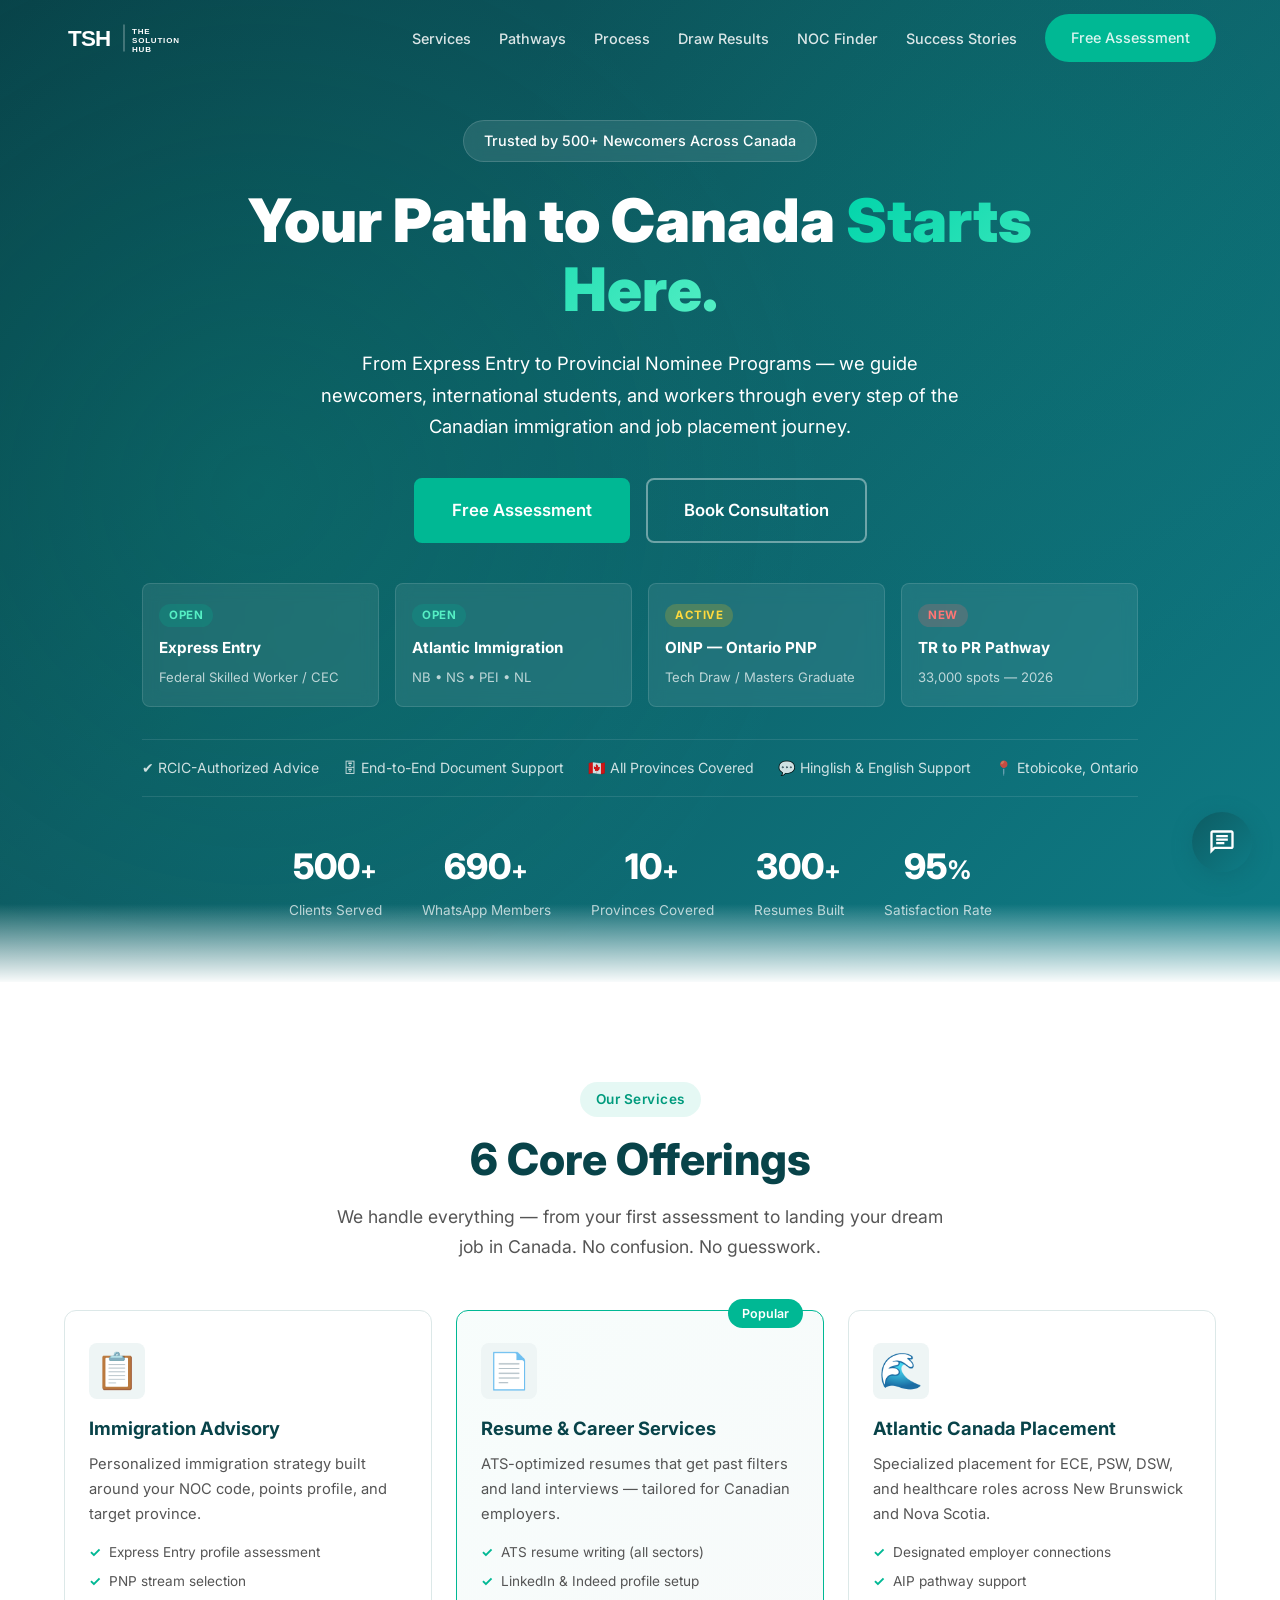
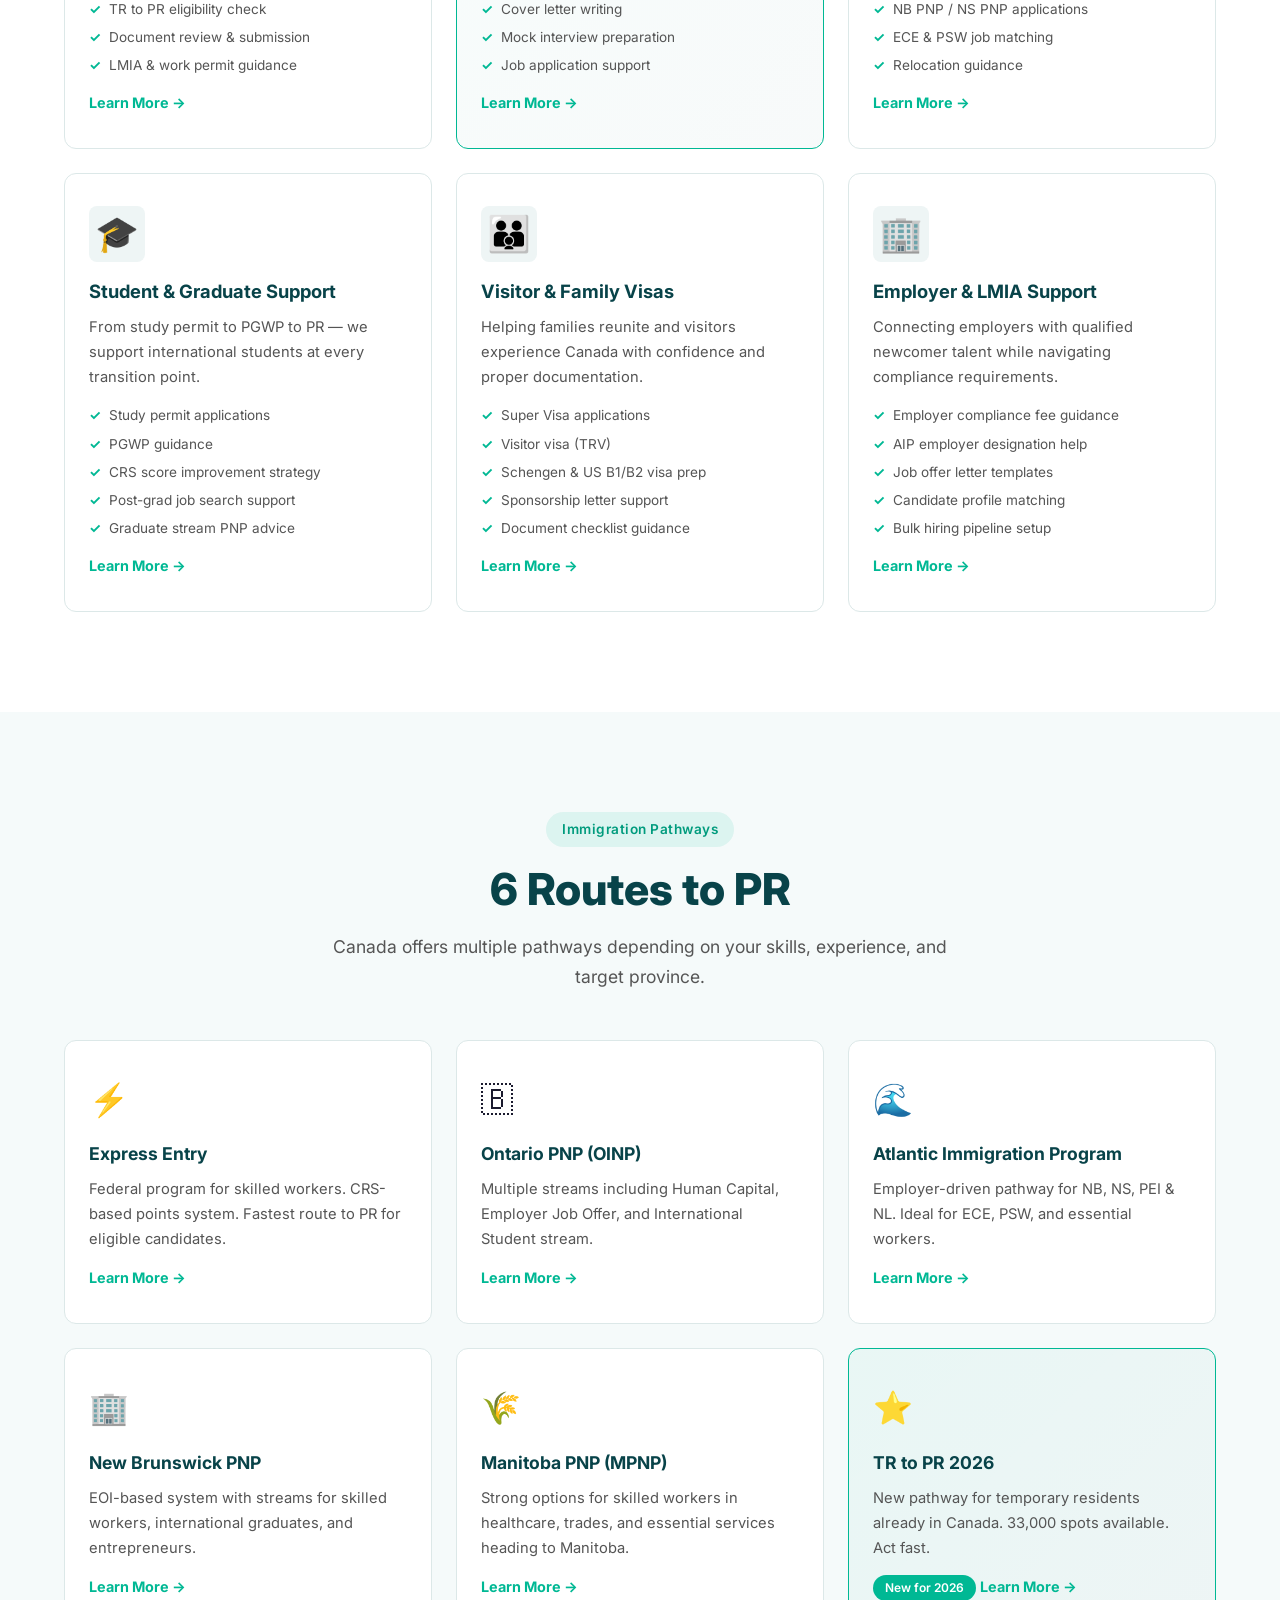
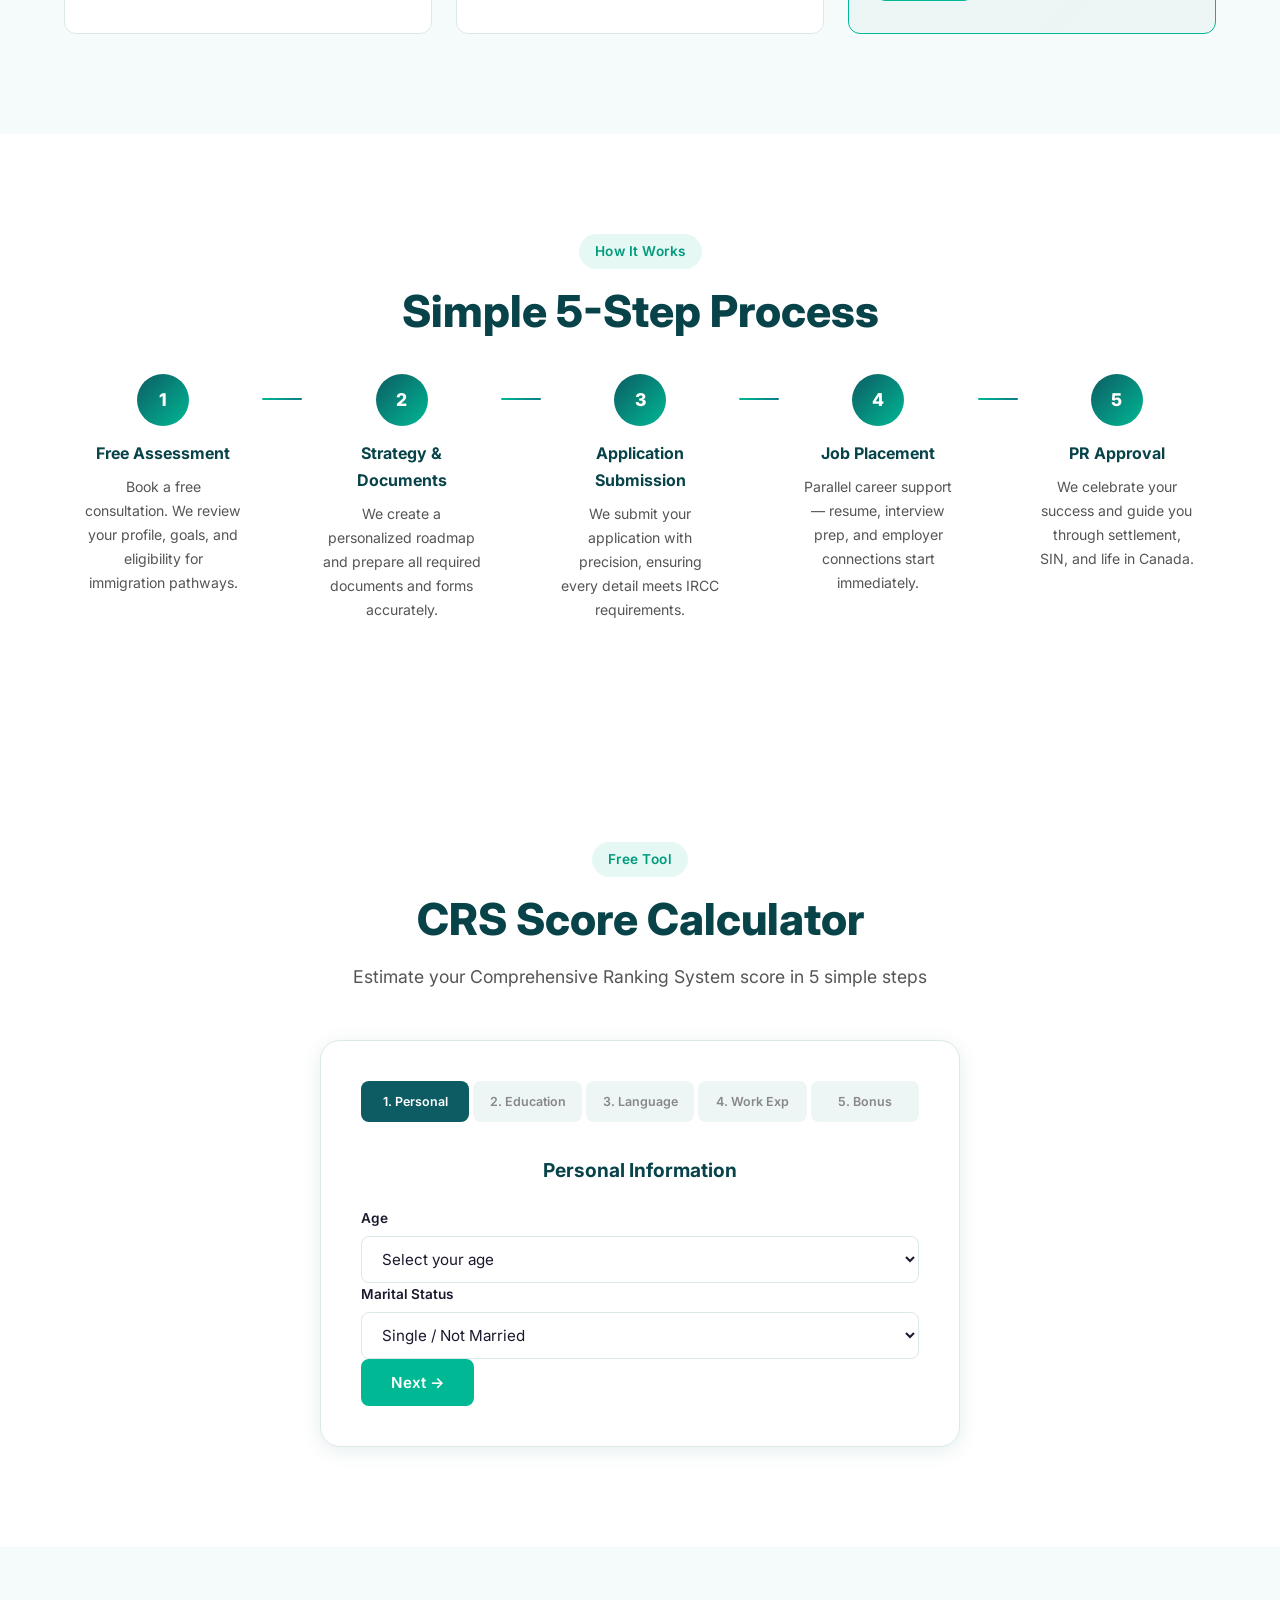
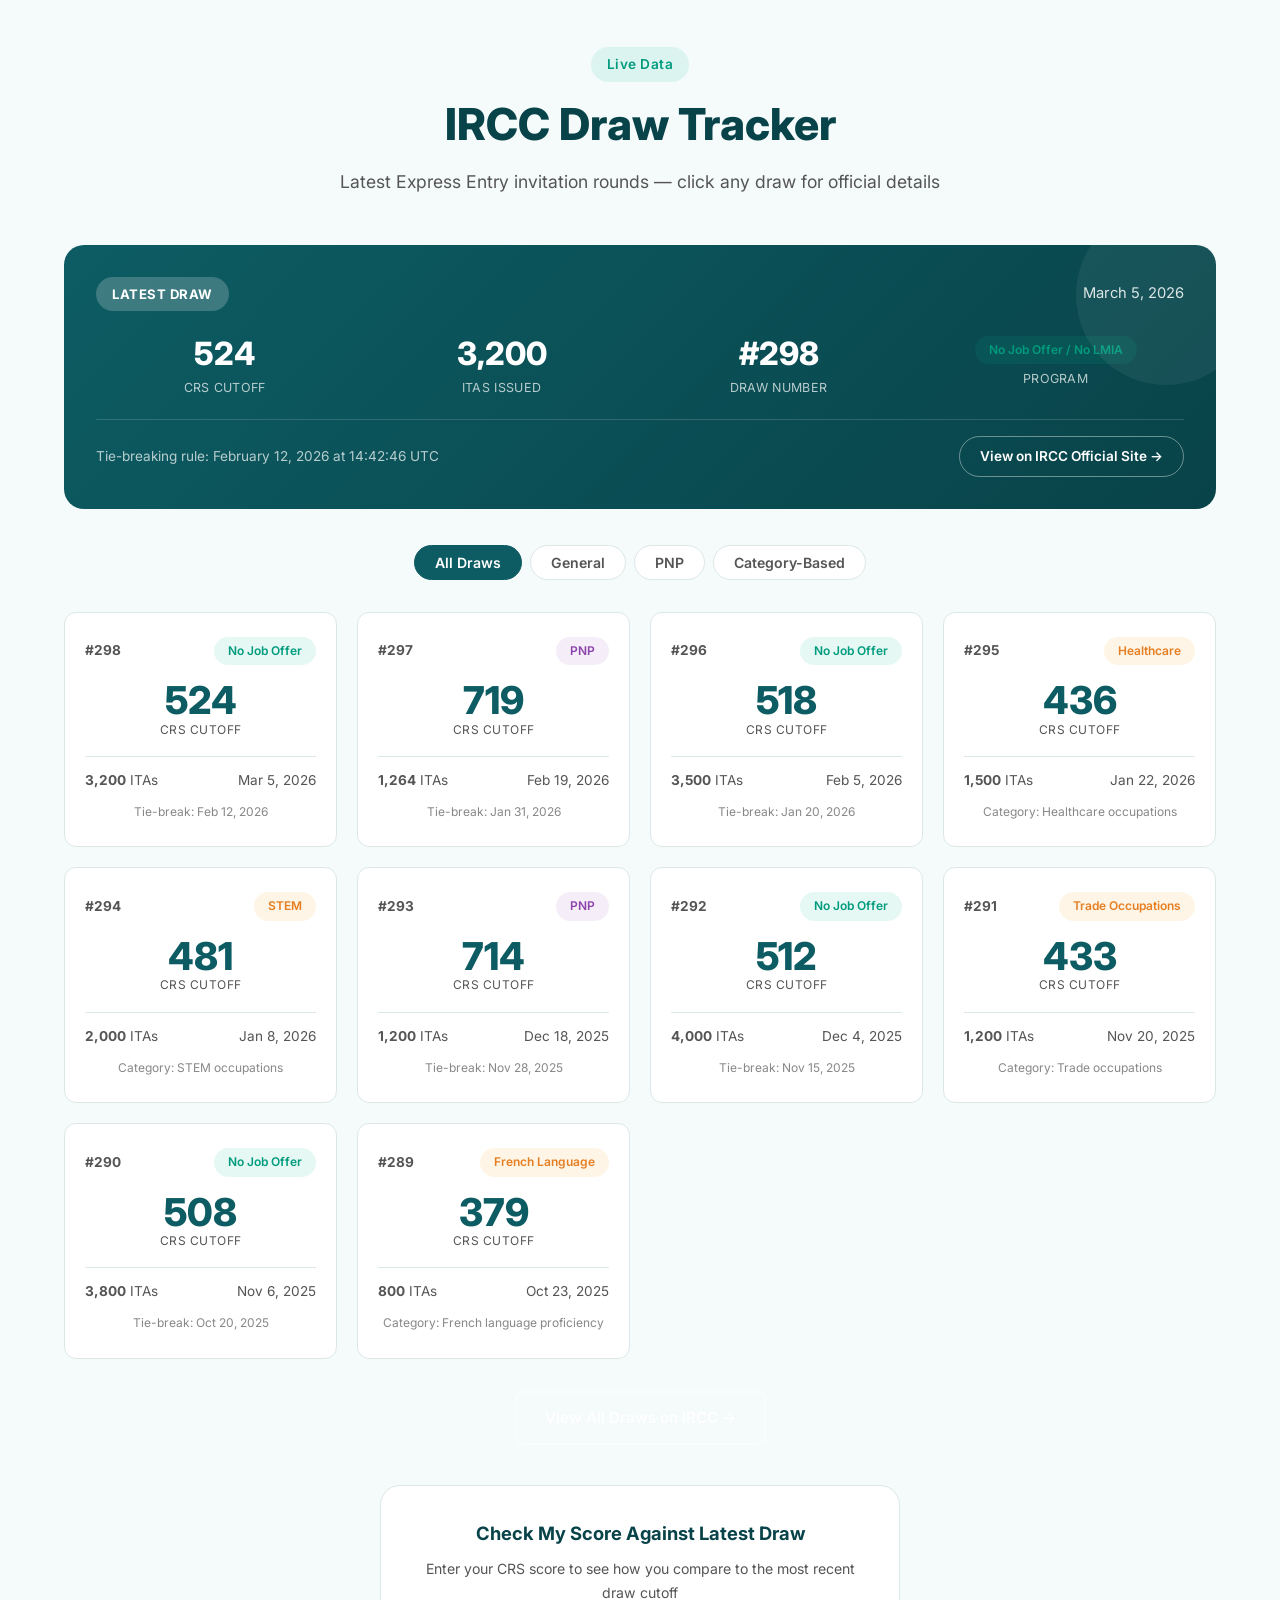
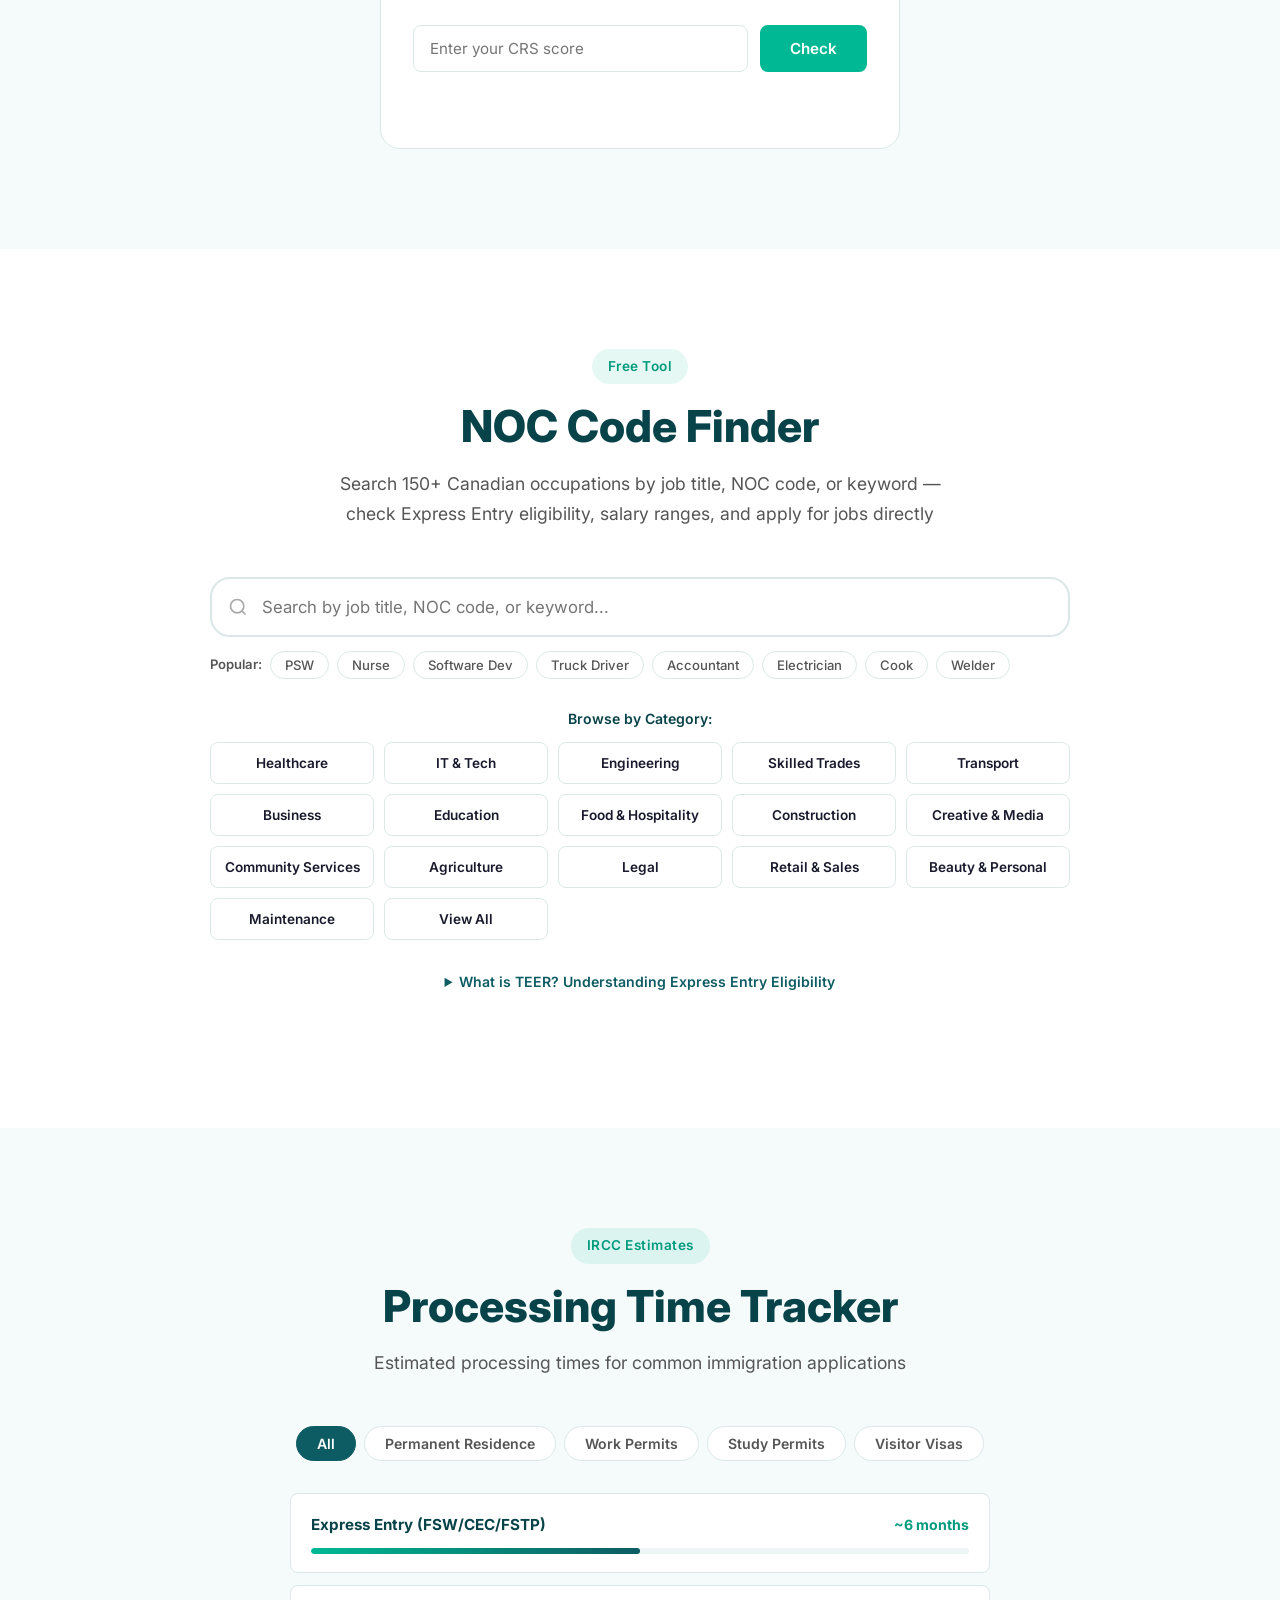
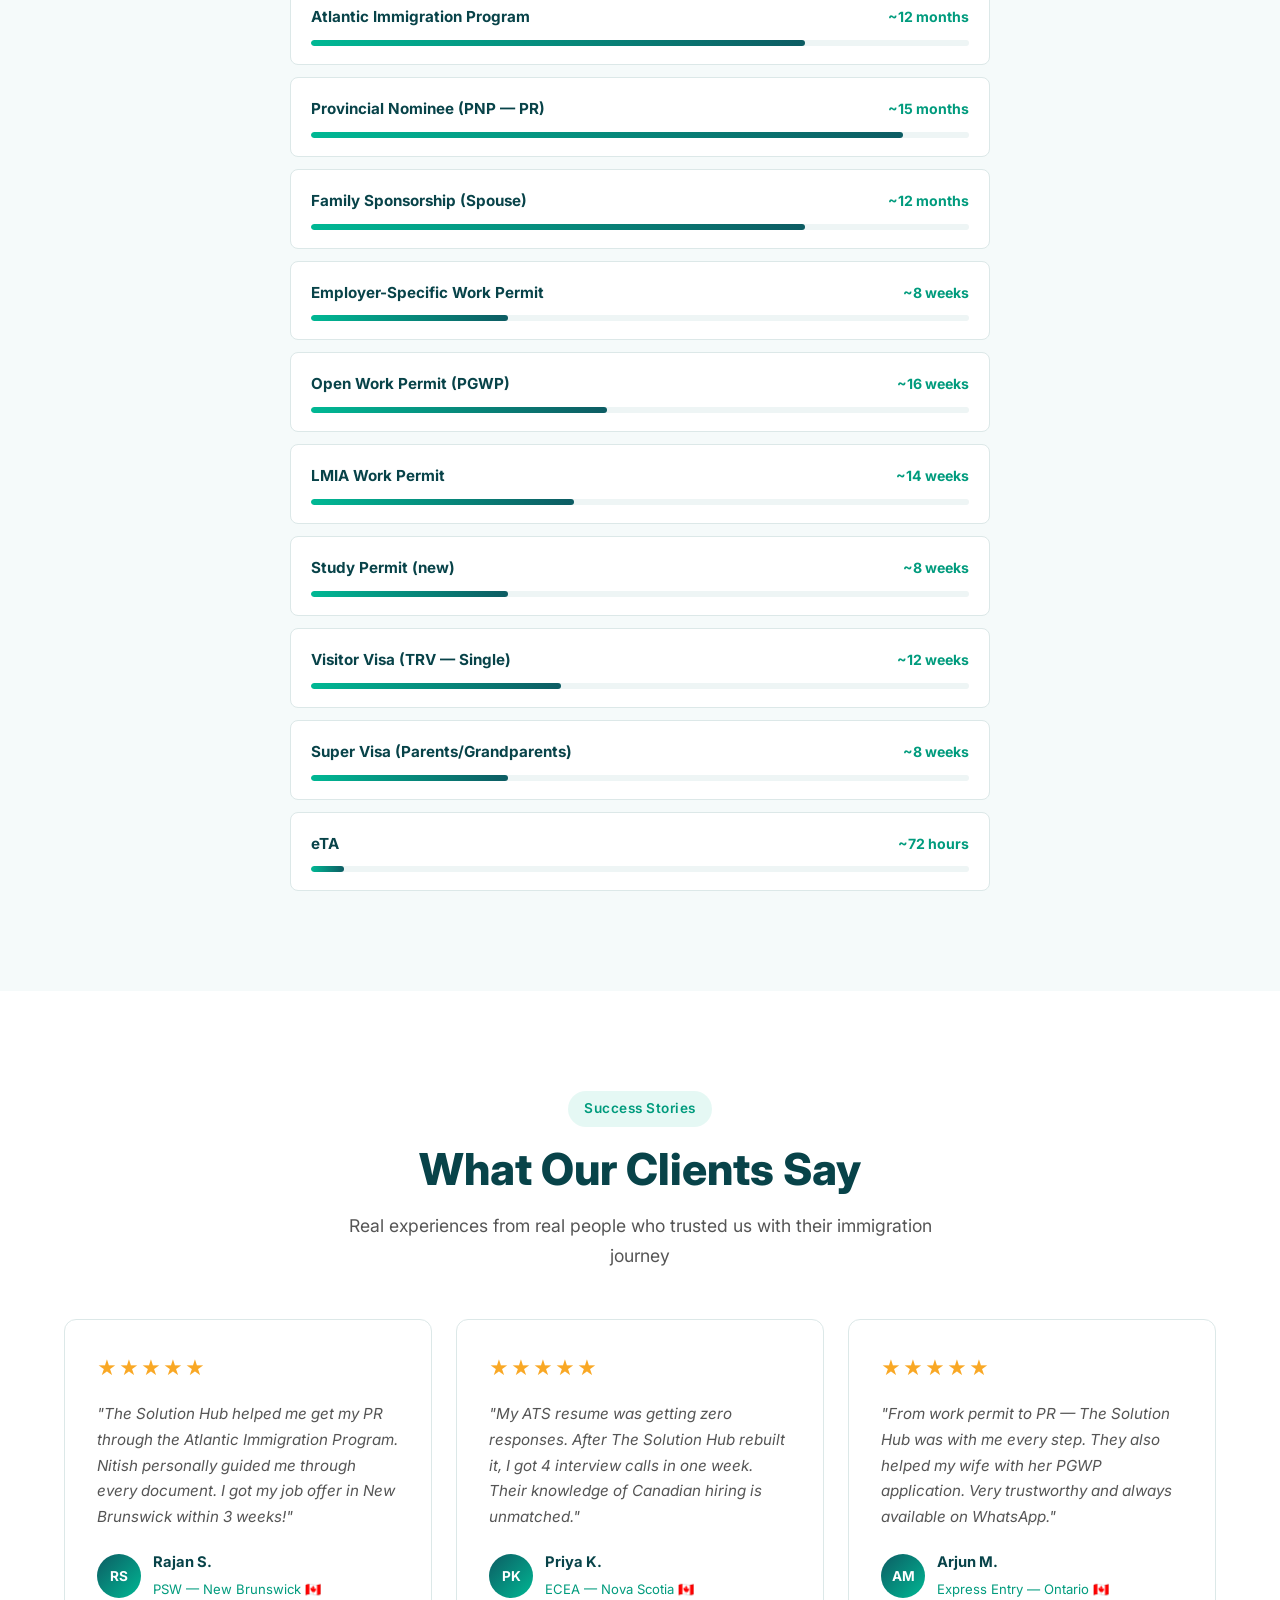
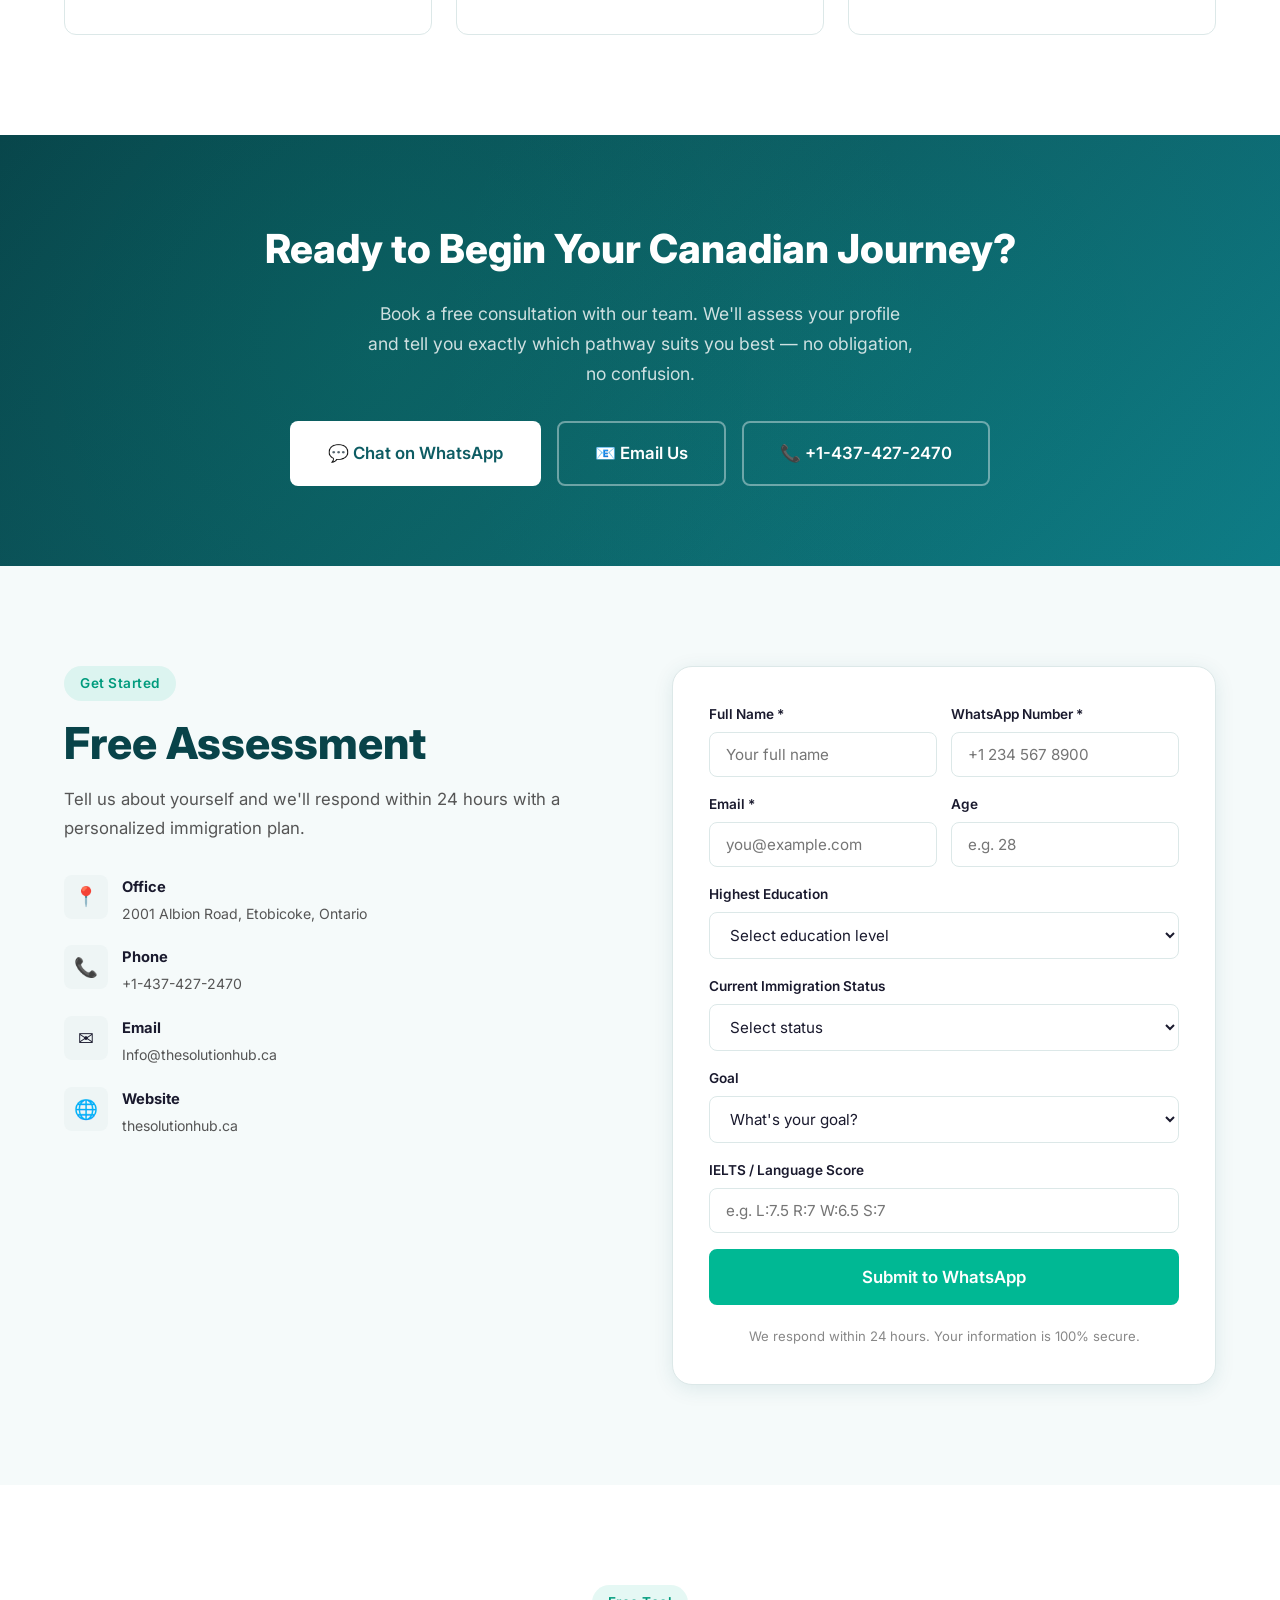
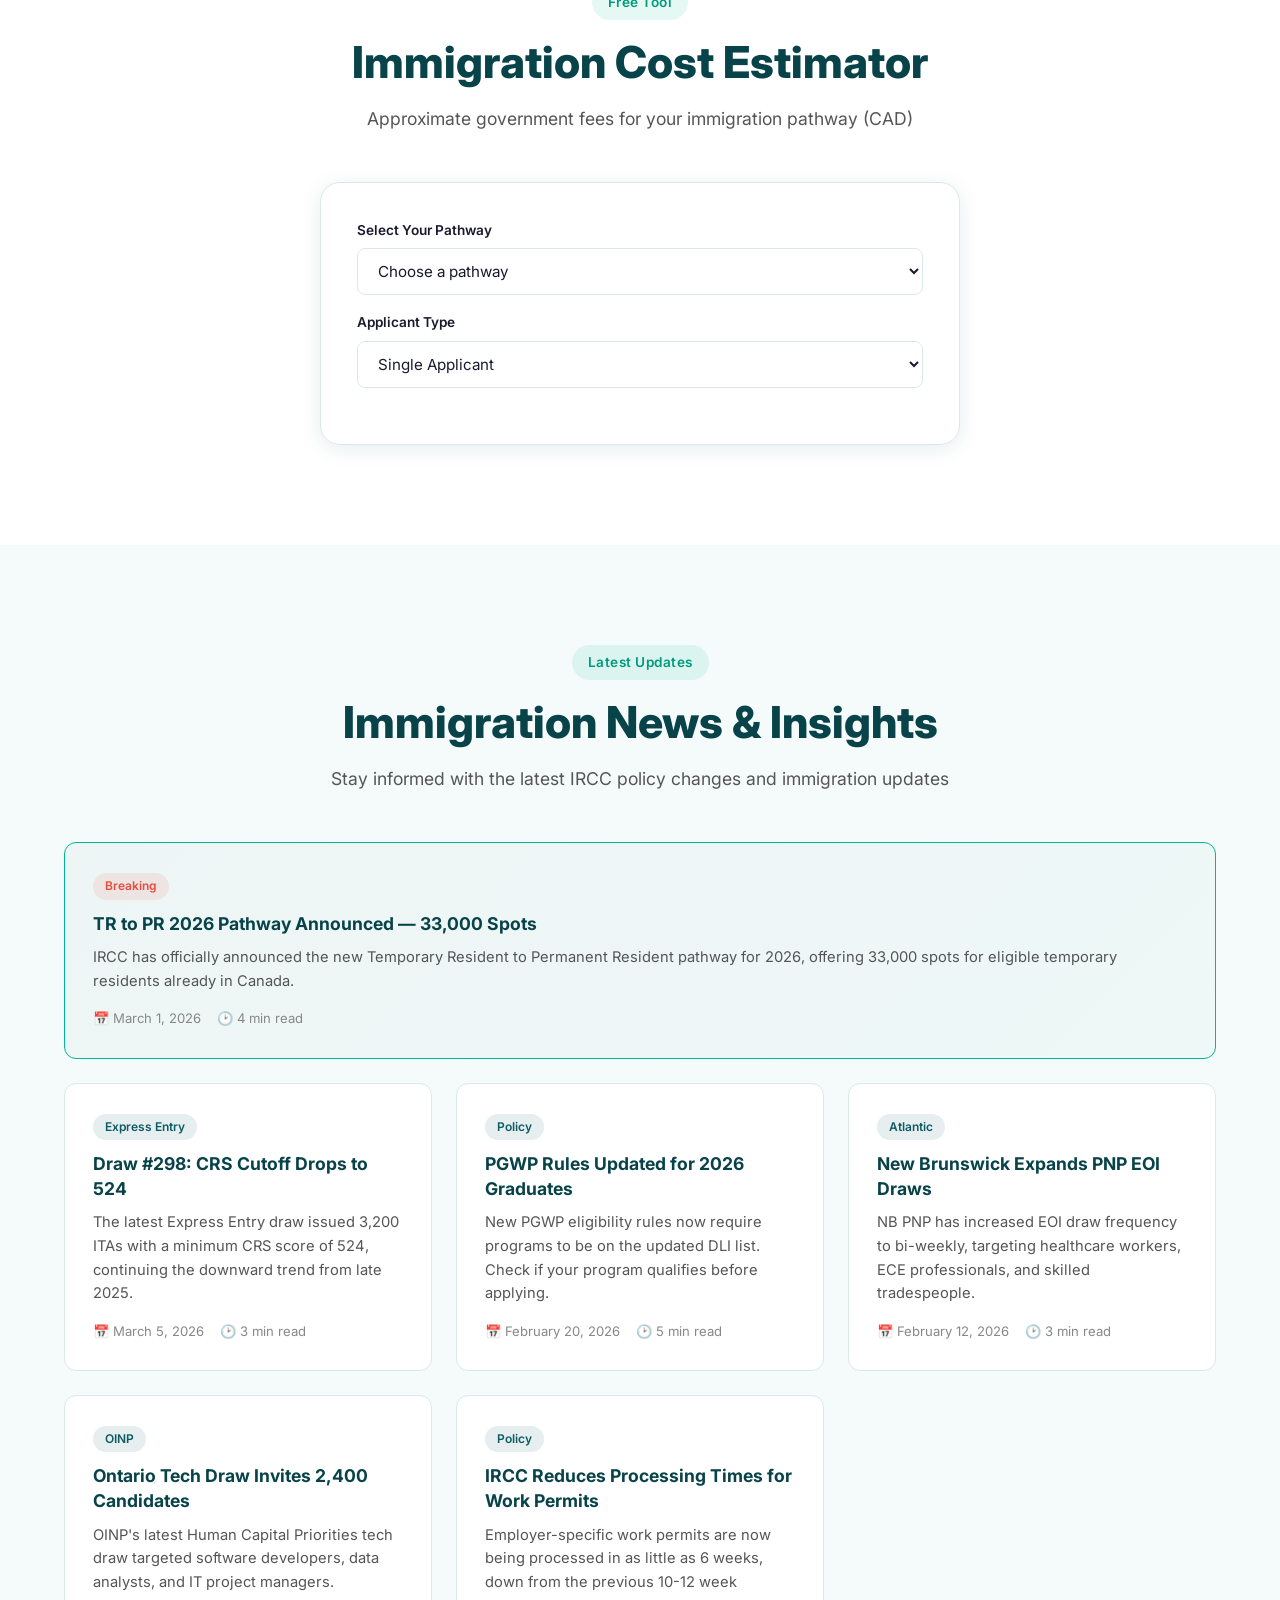
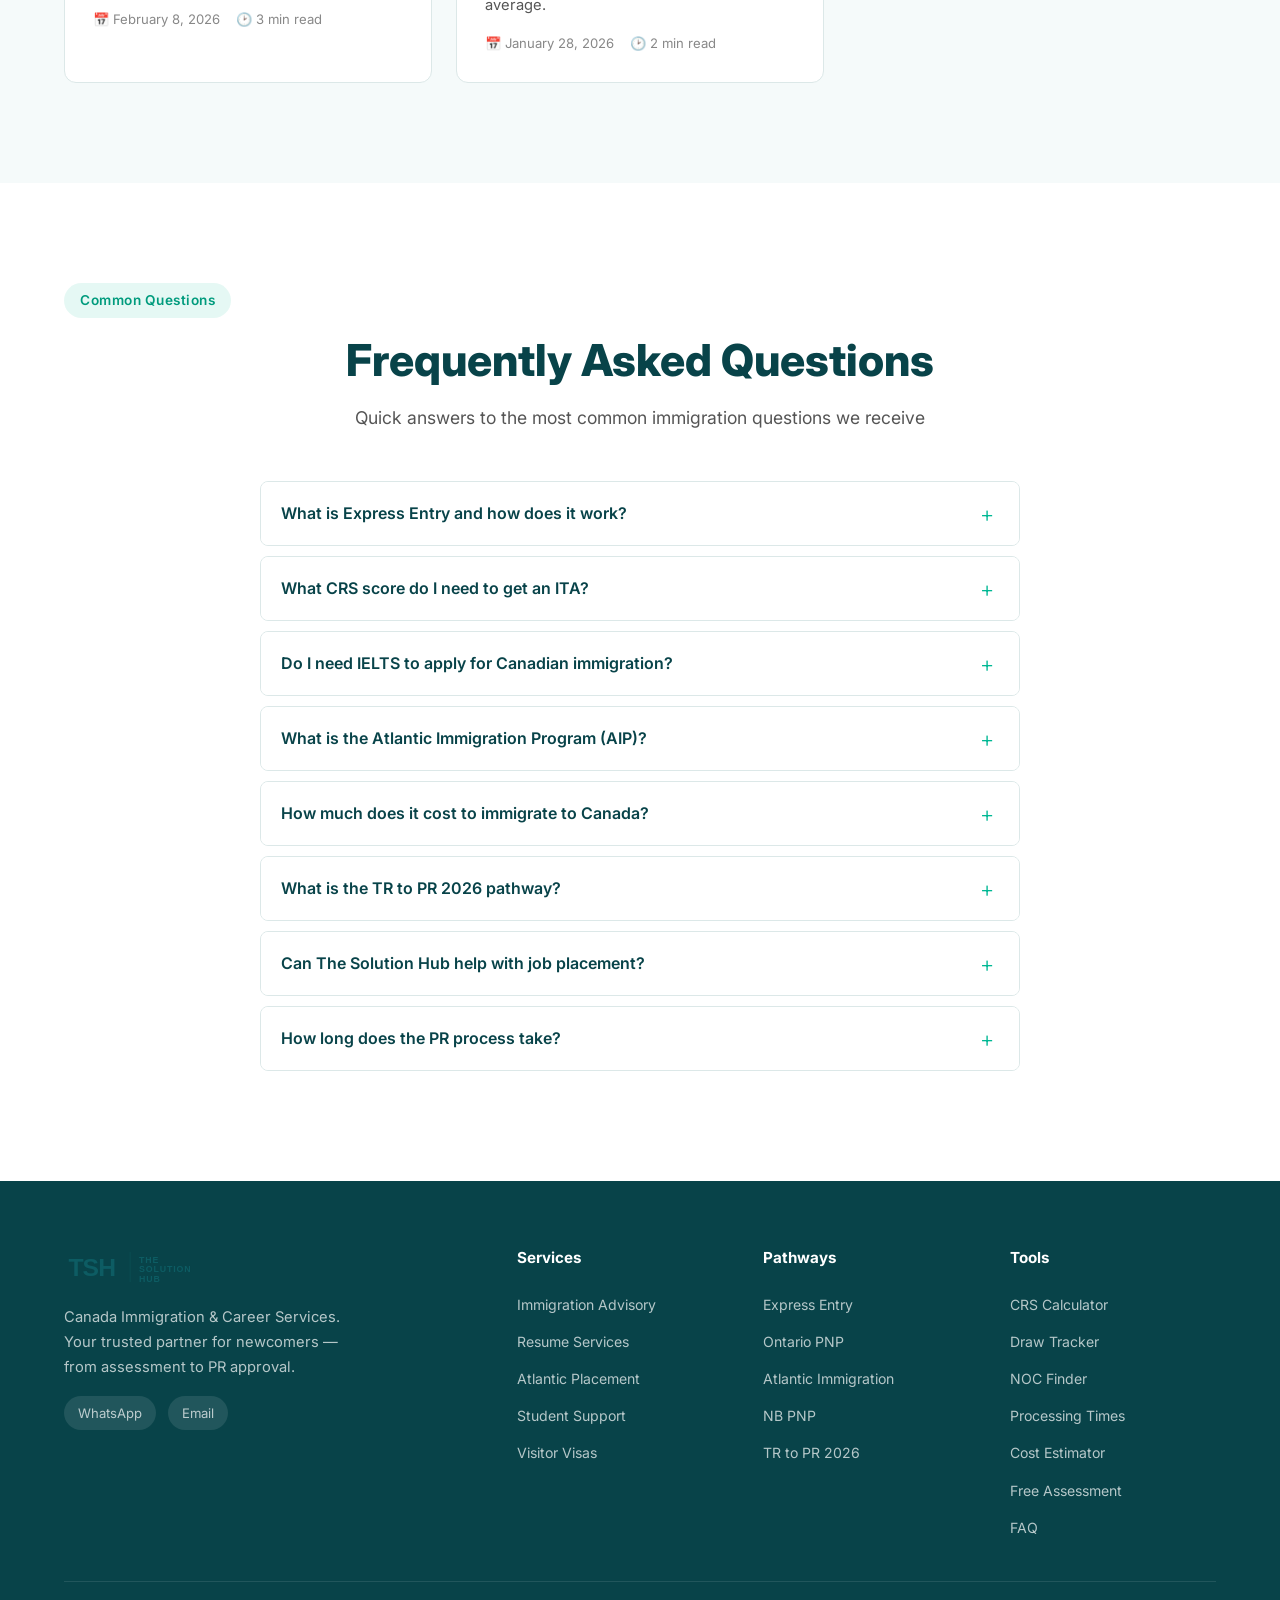
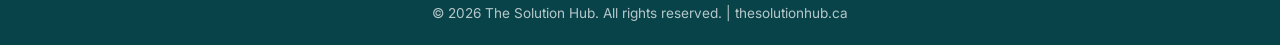
==== index.html @ 775b4d61 "Full TSH website with chatbot, CRS calculator, NOC finder" ====
<!DOCTYPE html>
<html lang="en">
<head>
  <meta charset="UTF-8">
  <meta name="viewport" content="width=device-width, initial-scale=1.0">
  <title>The Solution Hub — Canada Immigration &amp; Career Services</title>
  <link rel="stylesheet" href="style.css?v=4">
  <link rel="preconnect" href="https://fonts.googleapis.com">
  <link rel="preconnect" href="https://fonts.gstatic.com" crossorigin>
  <link href="https://fonts.googleapis.com/css2?family=Inter:wght@400;500;600;700;800;900&display=swap" rel="stylesheet">
  <link rel="stylesheet" href="chatbot/chatbot.css">
</head>
<body>

  <!-- ========== NAVBAR ========== -->
  <nav class="navbar" id="navbar">
    <div class="container nav-container">
      <a href="#" class="logo">
        <img src="images/logo.svg" alt="The Solution Hub" class="logo-img">
      </a>
      <button class="nav-toggle" id="navToggle" aria-label="Toggle menu">
        <span></span><span></span><span></span>
      </button>
      <ul class="nav-links" id="navLinks">
        <li><a href="#services">Services</a></li>
        <li><a href="#pathways">Pathways</a></li>
        <li><a href="#process">Process</a></li>
        <li><a href="#draws">Draw Results</a></li>
        <li><a href="#noc-finder">NOC Finder</a></li>
        <li><a href="#testimonials">Success Stories</a></li>
        <li><a href="#assessment" class="btn btn-nav">Free Assessment</a></li>
      </ul>
    </div>
  </nav>

  <!-- ========== HERO ========== -->
  <section class="hero" id="home">
    <div class="hero-bg"></div>
    <div class="container hero-content">
      <span class="hero-badge">Trusted by 500+ Newcomers Across Canada</span>
      <h1>Your Path to Canada <span class="text-gradient">Starts Here.</span></h1>
      <p class="hero-subtitle">From Express Entry to Provincial Nominee Programs — we guide newcomers, international students, and workers through every step of the Canadian immigration and job placement journey.</p>
      <div class="hero-actions">
        <a href="#assessment" class="btn btn-primary btn-lg">Free Assessment</a>
        <a href="https://calendly.com/thesolutionhub6/path-to-pr-with-nitish" target="_blank" class="btn btn-outline btn-lg">Book Consultation</a>
      </div>

      <!-- Active Pathway Cards -->
      <div class="pathway-cards">
        <div class="pathway-card">
          <span class="pw-status open">Open</span>
          <strong>Express Entry</strong>
          <span class="pw-desc">Federal Skilled Worker / CEC</span>
        </div>
        <div class="pathway-card">
          <span class="pw-status open">Open</span>
          <strong>Atlantic Immigration</strong>
          <span class="pw-desc">NB &bull; NS &bull; PEI &bull; NL</span>
        </div>
        <div class="pathway-card">
          <span class="pw-status active">Active</span>
          <strong>OINP — Ontario PNP</strong>
          <span class="pw-desc">Tech Draw / Masters Graduate</span>
        </div>
        <div class="pathway-card">
          <span class="pw-status new">New</span>
          <strong>TR to PR Pathway</strong>
          <span class="pw-desc">33,000 spots — 2026</span>
        </div>
      </div>

      <!-- Trust Indicators -->
      <div class="trust-row">
        <span class="trust-item">&#10004; RCIC-Authorized Advice</span>
        <span class="trust-item">&#128452; End-to-End Document Support</span>
        <span class="trust-item">&#127464;&#127462; All Provinces Covered</span>
        <span class="trust-item">&#128172; Hinglish &amp; English Support</span>
        <span class="trust-item">&#128205; Etobicoke, Ontario</span>
      </div>

      <!-- Stats -->
      <div class="hero-stats">
        <div class="stat">
          <span class="stat-number" data-target="500">0</span><span class="stat-suffix">+</span>
          <span class="stat-label">Clients Served</span>
        </div>
        <div class="stat">
          <span class="stat-number" data-target="690">0</span><span class="stat-suffix">+</span>
          <span class="stat-label">WhatsApp Members</span>
        </div>
        <div class="stat">
          <span class="stat-number" data-target="10">0</span><span class="stat-suffix">+</span>
          <span class="stat-label">Provinces Covered</span>
        </div>
        <div class="stat">
          <span class="stat-number" data-target="300">0</span><span class="stat-suffix">+</span>
          <span class="stat-label">Resumes Built</span>
        </div>
        <div class="stat">
          <span class="stat-number" data-target="95">0</span><span class="stat-suffix">%</span>
          <span class="stat-label">Satisfaction Rate</span>
        </div>
      </div>
    </div>
  </section>

  <!-- ========== SERVICES ========== -->
  <section class="services" id="services">
    <div class="container">
      <span class="section-badge">Our Services</span>
      <h2 class="section-title">6 Core Offerings</h2>
      <p class="section-subtitle">We handle everything — from your first assessment to landing your dream job in Canada. No confusion. No guesswork.</p>
      <div class="services-grid">

        <a href="services/immigration-advisory.html" class="service-card service-link">
          <div class="service-icon">&#128203;</div>
          <h3>Immigration Advisory</h3>
          <p>Personalized immigration strategy built around your NOC code, points profile, and target province.</p>
          <ul class="service-features">
            <li>Express Entry profile assessment</li>
            <li>PNP stream selection</li>
            <li>TR to PR eligibility check</li>
            <li>Document review &amp; submission</li>
            <li>LMIA &amp; work permit guidance</li>
          </ul>
          <span class="learn-more">Learn More &rarr;</span>
        </a>

        <a href="services/resume-career.html" class="service-card service-link featured">
          <div class="card-badge">Popular</div>
          <div class="service-icon">&#128196;</div>
          <h3>Resume &amp; Career Services</h3>
          <p>ATS-optimized resumes that get past filters and land interviews — tailored for Canadian employers.</p>
          <ul class="service-features">
            <li>ATS resume writing (all sectors)</li>
            <li>LinkedIn &amp; Indeed profile setup</li>
            <li>Cover letter writing</li>
            <li>Mock interview preparation</li>
            <li>Job application support</li>
          </ul>
          <span class="learn-more">Learn More &rarr;</span>
        </a>

        <a href="services/atlantic-placement.html" class="service-card service-link">
          <div class="service-icon">&#127754;</div>
          <h3>Atlantic Canada Placement</h3>
          <p>Specialized placement for ECE, PSW, DSW, and healthcare roles across New Brunswick and Nova Scotia.</p>
          <ul class="service-features">
            <li>Designated employer connections</li>
            <li>AIP pathway support</li>
            <li>NB PNP / NS PNP applications</li>
            <li>ECE &amp; PSW job matching</li>
            <li>Relocation guidance</li>
          </ul>
          <span class="learn-more">Learn More &rarr;</span>
        </a>

        <a href="services/student-graduate.html" class="service-card service-link">
          <div class="service-icon">&#127891;</div>
          <h3>Student &amp; Graduate Support</h3>
          <p>From study permit to PGWP to PR — we support international students at every transition point.</p>
          <ul class="service-features">
            <li>Study permit applications</li>
            <li>PGWP guidance</li>
            <li>CRS score improvement strategy</li>
            <li>Post-grad job search support</li>
            <li>Graduate stream PNP advice</li>
          </ul>
          <span class="learn-more">Learn More &rarr;</span>
        </a>

        <a href="services/visitor-family.html" class="service-card service-link">
          <div class="service-icon">&#128106;</div>
          <h3>Visitor &amp; Family Visas</h3>
          <p>Helping families reunite and visitors experience Canada with confidence and proper documentation.</p>
          <ul class="service-features">
            <li>Super Visa applications</li>
            <li>Visitor visa (TRV)</li>
            <li>Schengen &amp; US B1/B2 visa prep</li>
            <li>Sponsorship letter support</li>
            <li>Document checklist guidance</li>
          </ul>
          <span class="learn-more">Learn More &rarr;</span>
        </a>

        <a href="services/employer-lmia.html" class="service-card service-link">
          <div class="service-icon">&#127970;</div>
          <h3>Employer &amp; LMIA Support</h3>
          <p>Connecting employers with qualified newcomer talent while navigating compliance requirements.</p>
          <ul class="service-features">
            <li>Employer compliance fee guidance</li>
            <li>AIP employer designation help</li>
            <li>Job offer letter templates</li>
            <li>Candidate profile matching</li>
            <li>Bulk hiring pipeline setup</li>
          </ul>
          <span class="learn-more">Learn More &rarr;</span>
        </a>

      </div>
    </div>
  </section>

  <!-- ========== PATHWAYS ========== -->
  <section class="pathways" id="pathways">
    <div class="container">
      <span class="section-badge">Immigration Pathways</span>
      <h2 class="section-title">6 Routes to PR</h2>
      <p class="section-subtitle">Canada offers multiple pathways depending on your skills, experience, and target province.</p>
      <div class="pathways-grid">
        <a href="pathways/express-entry.html" class="pathway-box pathway-link">
          <div class="pathway-icon">&#9889;</div>
          <h3>Express Entry</h3>
          <p>Federal program for skilled workers. CRS-based points system. Fastest route to PR for eligible candidates.</p>
          <span class="learn-more">Learn More &rarr;</span>
        </a>
        <a href="pathways/ontario-pnp.html" class="pathway-box pathway-link">
          <div class="pathway-icon">&#127463;</div>
          <h3>Ontario PNP (OINP)</h3>
          <p>Multiple streams including Human Capital, Employer Job Offer, and International Student stream.</p>
          <span class="learn-more">Learn More &rarr;</span>
        </a>
        <a href="pathways/atlantic-immigration.html" class="pathway-box pathway-link">
          <div class="pathway-icon">&#127754;</div>
          <h3>Atlantic Immigration Program</h3>
          <p>Employer-driven pathway for NB, NS, PEI &amp; NL. Ideal for ECE, PSW, and essential workers.</p>
          <span class="learn-more">Learn More &rarr;</span>
        </a>
        <a href="pathways/nb-pnp.html" class="pathway-box pathway-link">
          <div class="pathway-icon">&#127970;</div>
          <h3>New Brunswick PNP</h3>
          <p>EOI-based system with streams for skilled workers, international graduates, and entrepreneurs.</p>
          <span class="learn-more">Learn More &rarr;</span>
        </a>
        <a href="pathways/manitoba-pnp.html" class="pathway-box pathway-link">
          <div class="pathway-icon">&#127806;</div>
          <h3>Manitoba PNP (MPNP)</h3>
          <p>Strong options for skilled workers in healthcare, trades, and essential services heading to Manitoba.</p>
          <span class="learn-more">Learn More &rarr;</span>
        </a>
        <a href="pathways/tr-to-pr.html" class="pathway-box pathway-link highlight">
          <div class="pathway-icon">&#11088;</div>
          <h3>TR to PR 2026</h3>
          <p>New pathway for temporary residents already in Canada. 33,000 spots available. Act fast.</p>
          <span class="pathway-tag">New for 2026</span>
          <span class="learn-more">Learn More &rarr;</span>
        </a>
      </div>
    </div>
  </section>

  <!-- ========== PROCESS ========== -->
  <section class="process" id="process">
    <div class="container">
      <span class="section-badge">How It Works</span>
      <h2 class="section-title">Simple 5-Step Process</h2>
      <div class="process-steps">
        <div class="step">
          <div class="step-number">1</div>
          <h3>Free Assessment</h3>
          <p>Book a free consultation. We review your profile, goals, and eligibility for immigration pathways.</p>
        </div>
        <div class="step-connector"></div>
        <div class="step">
          <div class="step-number">2</div>
          <h3>Strategy &amp; Documents</h3>
          <p>We create a personalized roadmap and prepare all required documents and forms accurately.</p>
        </div>
        <div class="step-connector"></div>
        <div class="step">
          <div class="step-number">3</div>
          <h3>Application Submission</h3>
          <p>We submit your application with precision, ensuring every detail meets IRCC requirements.</p>
        </div>
        <div class="step-connector"></div>
        <div class="step">
          <div class="step-number">4</div>
          <h3>Job Placement</h3>
          <p>Parallel career support — resume, interview prep, and employer connections start immediately.</p>
        </div>
        <div class="step-connector"></div>
        <div class="step">
          <div class="step-number">5</div>
          <h3>PR Approval</h3>
          <p>We celebrate your success and guide you through settlement, SIN, and life in Canada.</p>
        </div>
      </div>
    </div>
  </section>

  <!-- ========== CRS CALCULATOR ========== -->
  <section class="tool-section" id="crs-calculator">
    <div class="container">
      <span class="section-badge">Free Tool</span>
      <h2 class="section-title">CRS Score Calculator</h2>
      <p class="section-subtitle">Estimate your Comprehensive Ranking System score in 5 simple steps</p>
      <div class="calculator-wrapper">
        <div class="calc-progress">
          <div class="calc-step-indicator active" data-step="1">1. Personal</div>
          <div class="calc-step-indicator" data-step="2">2. Education</div>
          <div class="calc-step-indicator" data-step="3">3. Language</div>
          <div class="calc-step-indicator" data-step="4">4. Work Exp</div>
          <div class="calc-step-indicator" data-step="5">5. Bonus</div>
        </div>

        <!-- Step 1: Personal -->
        <div class="calc-step" id="calcStep1">
          <h3>Personal Information</h3>
          <div class="form-group">
            <label for="crsAge">Age</label>
            <select id="crsAge">
              <option value="0">Select your age</option>
              <option value="110">18–19</option>
              <option value="110">20–29</option>
              <option value="105">30</option>
              <option value="99">31</option>
              <option value="93">32</option>
              <option value="87">33</option>
              <option value="81">34</option>
              <option value="75">35</option>
              <option value="69">36</option>
              <option value="63">37</option>
              <option value="57">38</option>
              <option value="51">39</option>
              <option value="45">40</option>
              <option value="39">41</option>
              <option value="33">42</option>
              <option value="27">43</option>
              <option value="21">44</option>
              <option value="15">45+</option>
            </select>
          </div>
          <div class="form-group">
            <label for="crsMarital">Marital Status</label>
            <select id="crsMarital">
              <option value="single">Single / Not Married</option>
              <option value="married">Married / Common-law (spouse coming to Canada)</option>
            </select>
          </div>
          <button class="btn btn-primary" onclick="crsNext(2)">Next &rarr;</button>
        </div>

        <!-- Step 2: Education -->
        <div class="calc-step hidden" id="calcStep2">
          <h3>Education</h3>
          <div class="form-group">
            <label for="crsEducation">Highest Level of Education</label>
            <select id="crsEducation">
              <option value="0">Select education level</option>
              <option value="30">High school or less</option>
              <option value="90">1-year post-secondary</option>
              <option value="98">2-year post-secondary</option>
              <option value="120">Bachelor's degree (3+ years)</option>
              <option value="128">Two or more certificates/degrees</option>
              <option value="135">Master's degree</option>
              <option value="150">PhD / Doctorate</option>
            </select>
          </div>
          <div class="form-group">
            <label for="crsCanadianEdu">Canadian Education</label>
            <select id="crsCanadianEdu">
              <option value="0">None or outside Canada</option>
              <option value="15">1-year or 2-year credential</option>
              <option value="30">3+ year credential or Masters/PhD</option>
            </select>
          </div>
          <div class="calc-nav">
            <button class="btn btn-outline-dark" onclick="crsBack(1)">&larr; Back</button>
            <button class="btn btn-primary" onclick="crsNext(3)">Next &rarr;</button>
          </div>
        </div>

        <!-- Step 3: Language (First Official Language) -->
        <div class="calc-step hidden" id="calcStep3">
          <h3>First Official Language</h3>
          <p class="form-note">Select your English test type and enter your scores. We'll convert them to CLB automatically.</p>
          <div class="form-group">
            <label for="crsLangTest">Language Test</label>
            <select id="crsLangTest" onchange="updateLangInputs()">
              <option value="clb">CLB Level (if you know it)</option>
              <option value="ielts">IELTS General Training</option>
              <option value="celpip">CELPIP General</option>
              <option value="pte">PTE Core</option>
              <option value="tef">TEF Canada (French)</option>
              <option value="tcf">TCF Canada (French)</option>
            </select>
          </div>
          <div class="lang-score-guide" id="langScoreGuide">
            <small>Enter CLB level (4–12) for each skill</small>
          </div>
          <div class="form-row-4">
            <div class="form-group">
              <label for="clbListening">Listening</label>
              <input type="number" id="clbListening" min="4" max="12" value="7" step="0.5" class="form-input" oninput="showLiveClbConversion()">
            </div>
            <div class="form-group">
              <label for="clbReading">Reading</label>
              <input type="number" id="clbReading" min="4" max="12" value="7" step="0.5" class="form-input" oninput="showLiveClbConversion()">
            </div>
            <div class="form-group">
              <label for="clbWriting">Writing</label>
              <input type="number" id="clbWriting" min="4" max="12" value="7" step="0.5" class="form-input" oninput="showLiveClbConversion()">
            </div>
            <div class="form-group">
              <label for="clbSpeaking">Speaking</label>
              <input type="number" id="clbSpeaking" min="4" max="12" value="7" step="0.5" class="form-input" oninput="showLiveClbConversion()">
            </div>
          </div>
          <div class="clb-conversion-result" id="clbConversionResult" style="display:none;">
            <strong>Converted CLB Levels:</strong>
            <span id="clbConvertedValues"></span>
          </div>
          <div class="lang-ref-table" id="langRefTable" style="display:none;">
            <details>
              <summary>View score-to-CLB conversion table</summary>
              <div class="ref-table-content" id="refTableContent"></div>
            </details>
          </div>

          <!-- Second Official Language (optional) -->
          <div class="form-group" style="margin-top: 20px;">
            <label><input type="checkbox" id="hasSecondLang" onchange="toggleSecondLang()"> I have a second official language test (French/English)</label>
          </div>
          <div id="secondLangSection" style="display:none;">
            <h4 style="margin: 12px 0 8px; font-size: 1rem; color: var(--primary);">Second Official Language</h4>
            <div class="form-group">
              <label for="crsLangTest2">Language Test</label>
              <select id="crsLangTest2" onchange="updateLangInputs2()">
                <option value="clb">CLB / NCLC Level</option>
                <option value="tef">TEF Canada (French)</option>
                <option value="tcf">TCF Canada (French)</option>
                <option value="ielts">IELTS General Training</option>
                <option value="celpip">CELPIP General</option>
                <option value="pte">PTE Core</option>
              </select>
            </div>
            <div class="form-row-4">
              <div class="form-group">
                <label for="clb2Listening">Listening</label>
                <input type="number" id="clb2Listening" min="0" max="12" value="0" step="0.5" class="form-input">
              </div>
              <div class="form-group">
                <label for="clb2Reading">Reading</label>
                <input type="number" id="clb2Reading" min="0" max="12" value="0" step="0.5" class="form-input">
              </div>
              <div class="form-group">
                <label for="clb2Writing">Writing</label>
                <input type="number" id="clb2Writing" min="0" max="12" value="0" step="0.5" class="form-input">
              </div>
              <div class="form-group">
                <label for="clb2Speaking">Speaking</label>
                <input type="number" id="clb2Speaking" min="0" max="12" value="0" step="0.5" class="form-input">
              </div>
            </div>
          </div>
          <div class="calc-nav">
            <button class="btn btn-outline-dark" onclick="crsBack(2)">&larr; Back</button>
            <button class="btn btn-primary" onclick="crsNext(4)">Next &rarr;</button>
          </div>
        </div>

        <!-- Step 4: Work Experience -->
        <div class="calc-step hidden" id="calcStep4">
          <h3>Work Experience</h3>
          <div class="form-group">
            <label for="crsCanWork">Canadian Work Experience</label>
            <select id="crsCanWork">
              <option value="0">None</option>
              <option value="40">1 year</option>
              <option value="53">2 years</option>
              <option value="64">3 years</option>
              <option value="72">4 years</option>
              <option value="80">5+ years</option>
            </select>
          </div>
          <div class="form-group">
            <label for="crsForeignWork">Foreign Work Experience</label>
            <select id="crsForeignWork">
              <option value="0">None or less than 1 year</option>
              <option value="13">1–2 years</option>
              <option value="25">3+ years</option>
            </select>
          </div>
          <div class="calc-nav">
            <button class="btn btn-outline-dark" onclick="crsBack(3)">&larr; Back</button>
            <button class="btn btn-primary" onclick="crsNext(5)">Next &rarr;</button>
          </div>
        </div>

        <!-- Step 5: Bonus -->
        <div class="calc-step hidden" id="calcStep5">
          <h3>Bonus Points</h3>
          <div class="bonus-checks">
            <label class="checkbox-label"><input type="checkbox" id="bonusPNP" value="600"> Provincial Nomination (PNP) — +600</label>
            <label class="checkbox-label"><input type="checkbox" id="bonusJobOffer" value="50"> Valid job offer (NOC TEER 0/1/2/3) — +50</label>
            <label class="checkbox-label"><input type="checkbox" id="bonusSibling" value="15"> Sibling in Canada (PR/Citizen) — +15</label>
            <label class="checkbox-label"><input type="checkbox" id="bonusFrench" value="50"> French language proficiency (NCLC 7+) — +50</label>
          </div>
          <div class="calc-nav">
            <button class="btn btn-outline-dark" onclick="crsBack(4)">&larr; Back</button>
            <button class="btn btn-primary btn-lg" onclick="calculateCRS()">Calculate My CRS Score</button>
          </div>
        </div>

        <!-- Result -->
        <div class="calc-result hidden" id="crsResult">
          <div class="crs-score-circle">
            <span class="crs-score-value" id="crsScoreValue">0</span>
            <span class="crs-score-label">CRS Score</span>
          </div>
          <div id="crsRating" class="crs-rating"></div>
          <div id="crsBreakdown" class="crs-breakdown"></div>
          <div class="crs-result-actions">
            <button class="btn btn-primary" onclick="resetCRS()">Recalculate</button>
            <a href="#assessment" class="btn btn-accent">Get Expert Advice</a>
          </div>
        </div>
      </div>
    </div>
  </section>

  <!-- ========== DRAW TRACKER ========== -->
  <section class="tool-section alt-bg" id="draws">
    <div class="container">
      <span class="section-badge">Live Data</span>
      <h2 class="section-title">IRCC Draw Tracker</h2>
      <p class="section-subtitle">Latest Express Entry invitation rounds — click any draw for official details</p>

      <!-- Latest Draw Highlight -->
      <div class="draw-highlight">
        <div class="draw-highlight-header">
          <span class="draw-highlight-badge">Latest Draw</span>
          <span class="draw-highlight-date">March 5, 2026</span>
        </div>
        <div class="draw-highlight-body">
          <div class="draw-highlight-stat">
            <span class="draw-highlight-number">524</span>
            <span class="draw-highlight-label">CRS Cutoff</span>
          </div>
          <div class="draw-highlight-stat">
            <span class="draw-highlight-number">3,200</span>
            <span class="draw-highlight-label">ITAs Issued</span>
          </div>
          <div class="draw-highlight-stat">
            <span class="draw-highlight-number">#298</span>
            <span class="draw-highlight-label">Draw Number</span>
          </div>
          <div class="draw-highlight-stat">
            <span class="draw-tag nojob">No Job Offer / No LMIA</span>
            <span class="draw-highlight-label">Program</span>
          </div>
        </div>
        <div class="draw-highlight-details">
          <p>Tie-breaking rule: February 12, 2026 at 14:42:46 UTC</p>
          <a href="https://www.canada.ca/en/immigration-refugees-citizenship/corporate/mandate/policies-operational-instructions-agreements/ministerial-instructions/express-entry-rounds.html" target="_blank" rel="noopener" class="draw-official-link">View on IRCC Official Site &rarr;</a>
        </div>
      </div>

      <div class="draw-filters">
        <button class="draw-filter active" data-filter="all">All Draws</button>
        <button class="draw-filter" data-filter="no-job">General</button>
        <button class="draw-filter" data-filter="pnp">PNP</button>
        <button class="draw-filter" data-filter="category">Category-Based</button>
      </div>

      <div class="draw-cards" id="drawCards">

        <a href="https://www.canada.ca/en/immigration-refugees-citizenship/corporate/mandate/policies-operational-instructions-agreements/ministerial-instructions/express-entry-rounds.html" target="_blank" rel="noopener" class="draw-card" data-type="no-job">
          <div class="draw-card-top">
            <span class="draw-card-number">#298</span>
            <span class="draw-tag nojob">No Job Offer</span>
          </div>
          <div class="draw-card-score">524</div>
          <div class="draw-card-label">CRS Cutoff</div>
          <div class="draw-card-meta">
            <div><strong>3,200</strong> ITAs</div>
            <div>Mar 5, 2026</div>
          </div>
          <div class="draw-card-tiebreak">Tie-break: Feb 12, 2026</div>
        </a>

        <a href="https://www.canada.ca/en/immigration-refugees-citizenship/corporate/mandate/policies-operational-instructions-agreements/ministerial-instructions/express-entry-rounds.html" target="_blank" rel="noopener" class="draw-card" data-type="pnp">
          <div class="draw-card-top">
            <span class="draw-card-number">#297</span>
            <span class="draw-tag pnp">PNP</span>
          </div>
          <div class="draw-card-score">719</div>
          <div class="draw-card-label">CRS Cutoff</div>
          <div class="draw-card-meta">
            <div><strong>1,264</strong> ITAs</div>
            <div>Feb 19, 2026</div>
          </div>
          <div class="draw-card-tiebreak">Tie-break: Jan 31, 2026</div>
        </a>

        <a href="https://www.canada.ca/en/immigration-refugees-citizenship/corporate/mandate/policies-operational-instructions-agreements/ministerial-instructions/express-entry-rounds.html" target="_blank" rel="noopener" class="draw-card" data-type="no-job">
          <div class="draw-card-top">
            <span class="draw-card-number">#296</span>
            <span class="draw-tag nojob">No Job Offer</span>
          </div>
          <div class="draw-card-score">518</div>
          <div class="draw-card-label">CRS Cutoff</div>
          <div class="draw-card-meta">
            <div><strong>3,500</strong> ITAs</div>
            <div>Feb 5, 2026</div>
          </div>
          <div class="draw-card-tiebreak">Tie-break: Jan 20, 2026</div>
        </a>

        <a href="https://www.canada.ca/en/immigration-refugees-citizenship/corporate/mandate/policies-operational-instructions-agreements/ministerial-instructions/express-entry-rounds.html" target="_blank" rel="noopener" class="draw-card" data-type="category">
          <div class="draw-card-top">
            <span class="draw-card-number">#295</span>
            <span class="draw-tag category">Healthcare</span>
          </div>
          <div class="draw-card-score">436</div>
          <div class="draw-card-label">CRS Cutoff</div>
          <div class="draw-card-meta">
            <div><strong>1,500</strong> ITAs</div>
            <div>Jan 22, 2026</div>
          </div>
          <div class="draw-card-tiebreak">Category: Healthcare occupations</div>
        </a>

        <a href="https://www.canada.ca/en/immigration-refugees-citizenship/corporate/mandate/policies-operational-instructions-agreements/ministerial-instructions/express-entry-rounds.html" target="_blank" rel="noopener" class="draw-card" data-type="category">
          <div class="draw-card-top">
            <span class="draw-card-number">#294</span>
            <span class="draw-tag category">STEM</span>
          </div>
          <div class="draw-card-score">481</div>
          <div class="draw-card-label">CRS Cutoff</div>
          <div class="draw-card-meta">
            <div><strong>2,000</strong> ITAs</div>
            <div>Jan 8, 2026</div>
          </div>
          <div class="draw-card-tiebreak">Category: STEM occupations</div>
        </a>

        <a href="https://www.canada.ca/en/immigration-refugees-citizenship/corporate/mandate/policies-operational-instructions-agreements/ministerial-instructions/express-entry-rounds.html" target="_blank" rel="noopener" class="draw-card" data-type="pnp">
          <div class="draw-card-top">
            <span class="draw-card-number">#293</span>
            <span class="draw-tag pnp">PNP</span>
          </div>
          <div class="draw-card-score">714</div>
          <div class="draw-card-label">CRS Cutoff</div>
          <div class="draw-card-meta">
            <div><strong>1,200</strong> ITAs</div>
            <div>Dec 18, 2025</div>
          </div>
          <div class="draw-card-tiebreak">Tie-break: Nov 28, 2025</div>
        </a>

        <a href="https://www.canada.ca/en/immigration-refugees-citizenship/corporate/mandate/policies-operational-instructions-agreements/ministerial-instructions/express-entry-rounds.html" target="_blank" rel="noopener" class="draw-card" data-type="no-job">
          <div class="draw-card-top">
            <span class="draw-card-number">#292</span>
            <span class="draw-tag nojob">No Job Offer</span>
          </div>
          <div class="draw-card-score">512</div>
          <div class="draw-card-label">CRS Cutoff</div>
          <div class="draw-card-meta">
            <div><strong>4,000</strong> ITAs</div>
            <div>Dec 4, 2025</div>
          </div>
          <div class="draw-card-tiebreak">Tie-break: Nov 15, 2025</div>
        </a>

        <a href="https://www.canada.ca/en/immigration-refugees-citizenship/corporate/mandate/policies-operational-instructions-agreements/ministerial-instructions/express-entry-rounds.html" target="_blank" rel="noopener" class="draw-card" data-type="category">
          <div class="draw-card-top">
            <span class="draw-card-number">#291</span>
            <span class="draw-tag category">Trade Occupations</span>
          </div>
          <div class="draw-card-score">433</div>
          <div class="draw-card-label">CRS Cutoff</div>
          <div class="draw-card-meta">
            <div><strong>1,200</strong> ITAs</div>
            <div>Nov 20, 2025</div>
          </div>
          <div class="draw-card-tiebreak">Category: Trade occupations</div>
        </a>

        <a href="https://www.canada.ca/en/immigration-refugees-citizenship/corporate/mandate/policies-operational-instructions-agreements/ministerial-instructions/express-entry-rounds.html" target="_blank" rel="noopener" class="draw-card" data-type="no-job">
          <div class="draw-card-top">
            <span class="draw-card-number">#290</span>
            <span class="draw-tag nojob">No Job Offer</span>
          </div>
          <div class="draw-card-score">508</div>
          <div class="draw-card-label">CRS Cutoff</div>
          <div class="draw-card-meta">
            <div><strong>3,800</strong> ITAs</div>
            <div>Nov 6, 2025</div>
          </div>
          <div class="draw-card-tiebreak">Tie-break: Oct 20, 2025</div>
        </a>

        <a href="https://www.canada.ca/en/immigration-refugees-citizenship/corporate/mandate/policies-operational-instructions-agreements/ministerial-instructions/express-entry-rounds.html" target="_blank" rel="noopener" class="draw-card" data-type="category">
          <div class="draw-card-top">
            <span class="draw-card-number">#289</span>
            <span class="draw-tag category">French Language</span>
          </div>
          <div class="draw-card-score">379</div>
          <div class="draw-card-label">CRS Cutoff</div>
          <div class="draw-card-meta">
            <div><strong>800</strong> ITAs</div>
            <div>Oct 23, 2025</div>
          </div>
          <div class="draw-card-tiebreak">Category: French language proficiency</div>
        </a>

      </div>

      <div class="draw-view-all">
        <a href="https://www.canada.ca/en/immigration-refugees-citizenship/corporate/mandate/policies-operational-instructions-agreements/ministerial-instructions/express-entry-rounds.html" target="_blank" rel="noopener" class="btn btn-outline">View All Draws on IRCC &rarr;</a>
      </div>

      <!-- Check My Score -->
      <div class="check-score-box">
        <h4>Check My Score Against Latest Draw</h4>
        <p class="check-score-desc">Enter your CRS score to see how you compare to the most recent draw cutoff</p>
        <div class="check-score-row">
          <input type="number" id="checkScoreInput" placeholder="Enter your CRS score" min="0" max="1200" class="form-input">
          <button class="btn btn-primary" onclick="checkScoreVsDraw()">Check</button>
        </div>
        <div id="scoreCheckResult" class="score-check-result"></div>
      </div>
    </div>
  </section>

  <!-- ========== NOC FINDER ========== -->
  <section class="tool-section" id="noc-finder">
    <div class="container">
      <span class="section-badge">Free Tool</span>
      <h2 class="section-title">NOC Code Finder</h2>
      <p class="section-subtitle">Search 150+ Canadian occupations by job title, NOC code, or keyword — check Express Entry eligibility, salary ranges, and apply for jobs directly</p>

      <div class="noc-search-wrapper">
        <div class="noc-search-box">
          <svg class="noc-search-icon" viewBox="0 0 24 24" width="20" height="20" fill="none" stroke="currentColor" stroke-width="2"><circle cx="11" cy="11" r="8"/><line x1="21" y1="21" x2="16.65" y2="16.65"/></svg>
          <input type="text" id="nocSearch" placeholder="Search by job title, NOC code, or keyword..." class="noc-search-input">
        </div>

        <div class="noc-quick-tags">
          <span class="noc-quick-label">Popular:</span>
          <button class="noc-tag" onclick="searchNOC('PSW')">PSW</button>
          <button class="noc-tag" onclick="searchNOC('Nurse')">Nurse</button>
          <button class="noc-tag" onclick="searchNOC('Software')">Software Dev</button>
          <button class="noc-tag" onclick="searchNOC('Truck Driver')">Truck Driver</button>
          <button class="noc-tag" onclick="searchNOC('Accountant')">Accountant</button>
          <button class="noc-tag" onclick="searchNOC('Electrician')">Electrician</button>
          <button class="noc-tag" onclick="searchNOC('Cook')">Cook</button>
          <button class="noc-tag" onclick="searchNOC('Welder')">Welder</button>
        </div>

        <div class="noc-categories">
          <span class="noc-cat-label">Browse by Category:</span>
          <div class="noc-cat-grid">
            <button class="noc-cat-btn" data-cat="Healthcare" onclick="nocBrowseCategory('Healthcare')">Healthcare</button>
            <button class="noc-cat-btn" data-cat="IT" onclick="nocBrowseCategory('IT')">IT & Tech</button>
            <button class="noc-cat-btn" data-cat="Engineering" onclick="nocBrowseCategory('Engineering')">Engineering</button>
            <button class="noc-cat-btn" data-cat="Trades" onclick="nocBrowseCategory('Trades')">Skilled Trades</button>
            <button class="noc-cat-btn" data-cat="Transport" onclick="nocBrowseCategory('Transport')">Transport</button>
            <button class="noc-cat-btn" data-cat="Business" onclick="nocBrowseCategory('Business')">Business</button>
            <button class="noc-cat-btn" data-cat="Education" onclick="nocBrowseCategory('Education')">Education</button>
            <button class="noc-cat-btn" data-cat="Hospitality" onclick="nocBrowseCategory('Hospitality')">Food & Hospitality</button>
            <button class="noc-cat-btn" data-cat="Construction" onclick="nocBrowseCategory('Construction')">Construction</button>
            <button class="noc-cat-btn" data-cat="Creative" onclick="nocBrowseCategory('Creative')">Creative & Media</button>
            <button class="noc-cat-btn" data-cat="Community" onclick="nocBrowseCategory('Community')">Community Services</button>
            <button class="noc-cat-btn" data-cat="Agriculture" onclick="nocBrowseCategory('Agriculture')">Agriculture</button>
            <button class="noc-cat-btn" data-cat="Legal" onclick="nocBrowseCategory('Legal')">Legal</button>
            <button class="noc-cat-btn" data-cat="Retail" onclick="nocBrowseCategory('Retail')">Retail & Sales</button>
            <button class="noc-cat-btn" data-cat="Services" onclick="nocBrowseCategory('Services')">Beauty & Personal</button>
            <button class="noc-cat-btn" data-cat="Maintenance" onclick="nocBrowseCategory('Maintenance')">Maintenance</button>
            <button class="noc-cat-btn" data-cat="all" onclick="nocBrowseCategory('all')">View All</button>
          </div>
        </div>

        <div class="noc-teer-guide">
          <details>
            <summary>What is TEER? Understanding Express Entry Eligibility</summary>
            <div class="noc-teer-content">
              <p>The <strong>Training, Education, Experience and Responsibilities (TEER)</strong> system classifies occupations based on the level of training and education typically required.</p>
              <div class="noc-teer-levels">
                <div class="noc-teer-item"><span class="noc-teer-badge teer-high">TEER 0</span> Management occupations</div>
                <div class="noc-teer-item"><span class="noc-teer-badge teer-high">TEER 1</span> University degree required</div>
                <div class="noc-teer-item"><span class="noc-teer-badge teer-mid">TEER 2</span> College diploma or apprenticeship (2+ years)</div>
                <div class="noc-teer-item"><span class="noc-teer-badge teer-mid">TEER 3</span> College diploma or apprenticeship (&lt; 2 years)</div>
                <div class="noc-teer-item"><span class="noc-teer-badge teer-low">TEER 4</span> High school or on-the-job training</div>
                <div class="noc-teer-item"><span class="noc-teer-badge teer-low">TEER 5</span> Short work demonstration / no formal education</div>
              </div>
              <p><strong>Express Entry eligibility:</strong> TEER 0, 1, 2, and 3 are eligible for Express Entry (FSW/CEC/FST). TEER 4 and 5 are generally not eligible for Express Entry but may qualify for other programs like Provincial Nominee Programs.</p>
            </div>
          </details>
        </div>

        <div id="nocResults" class="noc-results"></div>
      </div>
    </div>
  </section>

  <!-- ========== PROCESSING TIMES ========== -->
  <section class="tool-section alt-bg" id="processing-times">
    <div class="container">
      <span class="section-badge">IRCC Estimates</span>
      <h2 class="section-title">Processing Time Tracker</h2>
      <p class="section-subtitle">Estimated processing times for common immigration applications</p>

      <div class="proc-filters">
        <button class="proc-filter active" data-filter="all">All</button>
        <button class="proc-filter" data-filter="pr">Permanent Residence</button>
        <button class="proc-filter" data-filter="work">Work Permits</button>
        <button class="proc-filter" data-filter="study">Study Permits</button>
        <button class="proc-filter" data-filter="visitor">Visitor Visas</button>
      </div>

      <div class="proc-grid" id="procGrid">
        <div class="proc-card" data-cat="pr">
          <div class="proc-header"><strong>Express Entry (FSW/CEC/FSTP)</strong><span class="proc-time">~6 months</span></div>
          <div class="proc-bar"><div class="proc-fill" style="width:50%"></div></div>
        </div>
        <div class="proc-card" data-cat="pr">
          <div class="proc-header"><strong>Atlantic Immigration Program</strong><span class="proc-time">~12 months</span></div>
          <div class="proc-bar"><div class="proc-fill" style="width:75%"></div></div>
        </div>
        <div class="proc-card" data-cat="pr">
          <div class="proc-header"><strong>Provincial Nominee (PNP — PR)</strong><span class="proc-time">~15 months</span></div>
          <div class="proc-bar"><div class="proc-fill" style="width:90%"></div></div>
        </div>
        <div class="proc-card" data-cat="pr">
          <div class="proc-header"><strong>Family Sponsorship (Spouse)</strong><span class="proc-time">~12 months</span></div>
          <div class="proc-bar"><div class="proc-fill" style="width:75%"></div></div>
        </div>
        <div class="proc-card" data-cat="work">
          <div class="proc-header"><strong>Employer-Specific Work Permit</strong><span class="proc-time">~8 weeks</span></div>
          <div class="proc-bar"><div class="proc-fill" style="width:30%"></div></div>
        </div>
        <div class="proc-card" data-cat="work">
          <div class="proc-header"><strong>Open Work Permit (PGWP)</strong><span class="proc-time">~16 weeks</span></div>
          <div class="proc-bar"><div class="proc-fill" style="width:45%"></div></div>
        </div>
        <div class="proc-card" data-cat="work">
          <div class="proc-header"><strong>LMIA Work Permit</strong><span class="proc-time">~14 weeks</span></div>
          <div class="proc-bar"><div class="proc-fill" style="width:40%"></div></div>
        </div>
        <div class="proc-card" data-cat="study">
          <div class="proc-header"><strong>Study Permit (new)</strong><span class="proc-time">~8 weeks</span></div>
          <div class="proc-bar"><div class="proc-fill" style="width:30%"></div></div>
        </div>
        <div class="proc-card" data-cat="visitor">
          <div class="proc-header"><strong>Visitor Visa (TRV — Single)</strong><span class="proc-time">~12 weeks</span></div>
          <div class="proc-bar"><div class="proc-fill" style="width:38%"></div></div>
        </div>
        <div class="proc-card" data-cat="visitor">
          <div class="proc-header"><strong>Super Visa (Parents/Grandparents)</strong><span class="proc-time">~8 weeks</span></div>
          <div class="proc-bar"><div class="proc-fill" style="width:30%"></div></div>
        </div>
        <div class="proc-card" data-cat="visitor">
          <div class="proc-header"><strong>eTA</strong><span class="proc-time">~72 hours</span></div>
          <div class="proc-bar"><div class="proc-fill" style="width:5%"></div></div>
        </div>
      </div>
    </div>
  </section>

  <!-- ========== TESTIMONIALS ========== -->
  <section class="testimonials" id="testimonials">
    <div class="container">
      <span class="section-badge">Success Stories</span>
      <h2 class="section-title">What Our Clients Say</h2>
      <p class="section-subtitle">Real experiences from real people who trusted us with their immigration journey</p>
      <div class="testimonials-grid">
        <div class="testimonial-card">
          <div class="stars">&#9733;&#9733;&#9733;&#9733;&#9733;</div>
          <p class="testimonial-text">"The Solution Hub helped me get my PR through the Atlantic Immigration Program. Nitish personally guided me through every document. I got my job offer in New Brunswick within 3 weeks!"</p>
          <div class="testimonial-author">
            <div class="author-avatar">RS</div>
            <div>
              <strong>Rajan S.</strong>
              <span>PSW — New Brunswick &#127464;&#127462;</span>
            </div>
          </div>
        </div>
        <div class="testimonial-card">
          <div class="stars">&#9733;&#9733;&#9733;&#9733;&#9733;</div>
          <p class="testimonial-text">"My ATS resume was getting zero responses. After The Solution Hub rebuilt it, I got 4 interview calls in one week. Their knowledge of Canadian hiring is unmatched."</p>
          <div class="testimonial-author">
            <div class="author-avatar">PK</div>
            <div>
              <strong>Priya K.</strong>
              <span>ECEA — Nova Scotia &#127464;&#127462;</span>
            </div>
          </div>
        </div>
        <div class="testimonial-card">
          <div class="stars">&#9733;&#9733;&#9733;&#9733;&#9733;</div>
          <p class="testimonial-text">"From work permit to PR — The Solution Hub was with me every step. They also helped my wife with her PGWP application. Very trustworthy and always available on WhatsApp."</p>
          <div class="testimonial-author">
            <div class="author-avatar">AM</div>
            <div>
              <strong>Arjun M.</strong>
              <span>Express Entry — Ontario &#127464;&#127462;</span>
            </div>
          </div>
        </div>
      </div>
    </div>
  </section>

  <!-- ========== CTA ========== -->
  <section class="cta">
    <div class="container cta-content">
      <h2>Ready to Begin Your Canadian Journey?</h2>
      <p>Book a free consultation with our team. We'll assess your profile and tell you exactly which pathway suits you best — no obligation, no confusion.</p>
      <div class="cta-actions">
        <a href="https://wa.me/14374272470" target="_blank" class="btn btn-white btn-lg">&#128172; Chat on WhatsApp</a>
        <a href="mailto:Info@thesolutionhub.ca" class="btn btn-outline btn-lg">&#128231; Email Us</a>
        <a href="tel:+14374272470" class="btn btn-outline btn-lg">&#128222; +1-437-427-2470</a>
      </div>
    </div>
  </section>

  <!-- ========== FREE ASSESSMENT ========== -->
  <section class="contact" id="assessment">
    <div class="container contact-grid">
      <div class="contact-info">
        <span class="section-badge">Get Started</span>
        <h2 class="section-title left-align">Free Assessment</h2>
        <p>Tell us about yourself and we'll respond within 24 hours with a personalized immigration plan.</p>
        <div class="contact-details">
          <div class="contact-item">
            <span class="contact-icon">&#128205;</span>
            <div>
              <strong>Office</strong>
              <p>2001 Albion Road, Etobicoke, Ontario</p>
            </div>
          </div>
          <div class="contact-item">
            <span class="contact-icon">&#128222;</span>
            <div>
              <strong>Phone</strong>
              <p>+1-437-427-2470</p>
            </div>
          </div>
          <div class="contact-item">
            <span class="contact-icon">&#9993;</span>
            <div>
              <strong>Email</strong>
              <p>Info@thesolutionhub.ca</p>
            </div>
          </div>
          <div class="contact-item">
            <span class="contact-icon">&#127760;</span>
            <div>
              <strong>Website</strong>
              <p>thesolutionhub.ca</p>
            </div>
          </div>
        </div>
      </div>
      <div class="contact-form-wrapper">
        <form class="contact-form" id="assessmentForm">
          <div class="form-row">
            <div class="form-group">
              <label for="fullName">Full Name *</label>
              <input type="text" id="fullName" required placeholder="Your full name">
            </div>
            <div class="form-group">
              <label for="whatsapp">WhatsApp Number *</label>
              <input type="tel" id="whatsapp" required placeholder="+1 234 567 8900">
            </div>
          </div>
          <div class="form-row">
            <div class="form-group">
              <label for="assessEmail">Email *</label>
              <input type="email" id="assessEmail" required placeholder="you@example.com">
            </div>
            <div class="form-group">
              <label for="assessAge">Age</label>
              <input type="number" id="assessAge" min="18" max="65" placeholder="e.g. 28">
            </div>
          </div>
          <div class="form-group">
            <label for="education">Highest Education</label>
            <select id="education">
              <option value="">Select education level</option>
              <option value="High School">High School</option>
              <option value="Diploma">Diploma / Certificate</option>
              <option value="Bachelor's">Bachelor's Degree</option>
              <option value="Master's">Master's Degree</option>
              <option value="PhD">PhD / Doctorate</option>
            </select>
          </div>
          <div class="form-group">
            <label for="immigrationStatus">Current Immigration Status</label>
            <select id="immigrationStatus">
              <option value="">Select status</option>
              <option value="Outside Canada">Outside Canada</option>
              <option value="Visitor Visa">Visitor Visa</option>
              <option value="Student Permit">Student Permit</option>
              <option value="Work Permit">Work Permit</option>
              <option value="PGWP">PGWP</option>
              <option value="Already a PR">Already a PR</option>
            </select>
          </div>
          <div class="form-group">
            <label for="goal">Goal</label>
            <select id="goal">
              <option value="">What's your goal?</option>
              <option value="Get PR">Get PR</option>
              <option value="Work Permit">Work Permit</option>
              <option value="Study Permit">Study Permit</option>
              <option value="Bring Family">Bring Family</option>
              <option value="Find Job">Find Job</option>
              <option value="TR to PR 2026">TR to PR 2026</option>
            </select>
          </div>
          <div class="form-group">
            <label for="ieltsScore">IELTS / Language Score</label>
            <input type="text" id="ieltsScore" placeholder="e.g. L:7.5 R:7 W:6.5 S:7">
          </div>
          <button type="submit" class="btn btn-primary btn-full btn-lg">Submit to WhatsApp</button>
          <p class="form-note">We respond within 24 hours. Your information is 100% secure.</p>
        </form>
      </div>
    </div>
  </section>

  <!-- ========== COST ESTIMATOR ========== -->
  <section class="tool-section" id="cost-estimator">
    <div class="container">
      <span class="section-badge">Free Tool</span>
      <h2 class="section-title">Immigration Cost Estimator</h2>
      <p class="section-subtitle">Approximate government fees for your immigration pathway (CAD)</p>

      <div class="cost-wrapper">
        <div class="form-group">
          <label for="costPathway">Select Your Pathway</label>
          <select id="costPathway" onchange="updateCostEstimate()">
            <option value="">Choose a pathway</option>
            <option value="express-entry">Express Entry (FSW / CEC / FSTP)</option>
            <option value="pnp">Provincial Nominee Program (PNP)</option>
            <option value="aip">Atlantic Immigration Program</option>
            <option value="family-spouse">Family Sponsorship (Spouse)</option>
            <option value="work-permit">Employer-Specific Work Permit</option>
            <option value="study-permit">Study Permit</option>
            <option value="visitor">Visitor Visa (TRV)</option>
            <option value="super-visa">Super Visa</option>
            <option value="tr-to-pr">TR to PR 2026</option>
          </select>
        </div>

        <div class="form-group">
          <label for="costApplicant">Applicant Type</label>
          <select id="costApplicant" onchange="updateCostEstimate()">
            <option value="single">Single Applicant</option>
            <option value="couple">With Spouse / Partner</option>
            <option value="family">Family (with children)</option>
          </select>
        </div>

        <div id="costResult" class="cost-result"></div>
      </div>
    </div>
  </section>

  <!-- ========== BLOG / NEWS ========== -->
  <section class="tool-section alt-bg" id="news">
    <div class="container">
      <span class="section-badge">Latest Updates</span>
      <h2 class="section-title">Immigration News &amp; Insights</h2>
      <p class="section-subtitle">Stay informed with the latest IRCC policy changes and immigration updates</p>

      <div class="news-grid">
        <article class="news-card featured-news">
          <div class="news-tag urgent">Breaking</div>
          <h3>TR to PR 2026 Pathway Announced — 33,000 Spots</h3>
          <p>IRCC has officially announced the new Temporary Resident to Permanent Resident pathway for 2026, offering 33,000 spots for eligible temporary residents already in Canada.</p>
          <div class="news-meta">
            <span>&#128197; March 1, 2026</span>
            <span>&#128337; 4 min read</span>
          </div>
        </article>

        <article class="news-card">
          <div class="news-tag">Express Entry</div>
          <h3>Draw #298: CRS Cutoff Drops to 524</h3>
          <p>The latest Express Entry draw issued 3,200 ITAs with a minimum CRS score of 524, continuing the downward trend from late 2025.</p>
          <div class="news-meta">
            <span>&#128197; March 5, 2026</span>
            <span>&#128337; 3 min read</span>
          </div>
        </article>

        <article class="news-card">
          <div class="news-tag">Policy</div>
          <h3>PGWP Rules Updated for 2026 Graduates</h3>
          <p>New PGWP eligibility rules now require programs to be on the updated DLI list. Check if your program qualifies before applying.</p>
          <div class="news-meta">
            <span>&#128197; February 20, 2026</span>
            <span>&#128337; 5 min read</span>
          </div>
        </article>

        <article class="news-card">
          <div class="news-tag">Atlantic</div>
          <h3>New Brunswick Expands PNP EOI Draws</h3>
          <p>NB PNP has increased EOI draw frequency to bi-weekly, targeting healthcare workers, ECE professionals, and skilled tradespeople.</p>
          <div class="news-meta">
            <span>&#128197; February 12, 2026</span>
            <span>&#128337; 3 min read</span>
          </div>
        </article>

        <article class="news-card">
          <div class="news-tag">OINP</div>
          <h3>Ontario Tech Draw Invites 2,400 Candidates</h3>
          <p>OINP's latest Human Capital Priorities tech draw targeted software developers, data analysts, and IT project managers.</p>
          <div class="news-meta">
            <span>&#128197; February 8, 2026</span>
            <span>&#128337; 3 min read</span>
          </div>
        </article>

        <article class="news-card">
          <div class="news-tag">Policy</div>
          <h3>IRCC Reduces Processing Times for Work Permits</h3>
          <p>Employer-specific work permits are now being processed in as little as 6 weeks, down from the previous 10-12 week average.</p>
          <div class="news-meta">
            <span>&#128197; January 28, 2026</span>
            <span>&#128337; 2 min read</span>
          </div>
        </article>
      </div>
    </div>
  </section>

  <!-- ========== FAQ ========== -->
  <section class="faq-section" id="faq">
    <div class="container">
      <span class="section-badge">Common Questions</span>
      <h2 class="section-title">Frequently Asked Questions</h2>
      <p class="section-subtitle">Quick answers to the most common immigration questions we receive</p>

      <div class="faq-list">
        <div class="faq-item">
          <button class="faq-question" onclick="toggleFaq(this)">
            <span>What is Express Entry and how does it work?</span>
            <span class="faq-icon">+</span>
          </button>
          <div class="faq-answer">
            <p>Express Entry is Canada's primary immigration system for skilled workers. It manages three federal programs: Federal Skilled Worker (FSW), Canadian Experience Class (CEC), and Federal Skilled Trades (FST). Candidates are ranked using the Comprehensive Ranking System (CRS) and top-scoring candidates receive Invitations to Apply (ITA) in regular draws.</p>
          </div>
        </div>

        <div class="faq-item">
          <button class="faq-question" onclick="toggleFaq(this)">
            <span>What CRS score do I need to get an ITA?</span>
            <span class="faq-icon">+</span>
          </button>
          <div class="faq-answer">
            <p>CRS cutoffs vary by draw. Recent general draws have had cutoffs between 500-530. However, with a Provincial Nominee Program (PNP) nomination, you receive 600 additional points, virtually guaranteeing an ITA. Category-based draws (healthcare, STEM, trades, French) can have cutoffs as low as 380-480.</p>
          </div>
        </div>

        <div class="faq-item">
          <button class="faq-question" onclick="toggleFaq(this)">
            <span>Do I need IELTS to apply for Canadian immigration?</span>
            <span class="faq-icon">+</span>
          </button>
          <div class="faq-answer">
            <p>For most economic immigration programs, yes — you need a valid language test. Accepted tests include IELTS General, CELPIP General, PTE Core (English), and TEF Canada / TCF Canada (French). The minimum required CLB level depends on the program (typically CLB 7 for FSW, CLB 5 for CEC).</p>
          </div>
        </div>

        <div class="faq-item">
          <button class="faq-question" onclick="toggleFaq(this)">
            <span>What is the Atlantic Immigration Program (AIP)?</span>
            <span class="faq-icon">+</span>
          </button>
          <div class="faq-answer">
            <p>AIP is an employer-driven program for hiring foreign nationals in New Brunswick, Nova Scotia, PEI, and Newfoundland &amp; Labrador. You need a job offer from a designated employer. It's ideal for PSWs, ECEs, healthcare workers, and skilled tradespeople. Processing takes approximately 12 months.</p>
          </div>
        </div>

        <div class="faq-item">
          <button class="faq-question" onclick="toggleFaq(this)">
            <span>How much does it cost to immigrate to Canada?</span>
            <span class="faq-icon">+</span>
          </button>
          <div class="faq-answer">
            <p>Government fees for Express Entry PR are approximately $1,365 per person (processing fee + RPRF). Additional costs include biometrics ($85), medical exam (~$200-400), language tests (~$300-400), and credential assessment (~$200-300). Use our Cost Estimator tool above for a detailed breakdown by pathway.</p>
          </div>
        </div>

        <div class="faq-item">
          <button class="faq-question" onclick="toggleFaq(this)">
            <span>What is the TR to PR 2026 pathway?</span>
            <span class="faq-icon">+</span>
          </button>
          <div class="faq-answer">
            <p>This is a new pathway announced for 2026 with 33,000 spots available for temporary residents already in Canada (work permit holders, PGWP holders, etc.). It provides a direct route to permanent residency without going through Express Entry. Eligibility criteria and application windows will be announced by IRCC.</p>
          </div>
        </div>

        <div class="faq-item">
          <button class="faq-question" onclick="toggleFaq(this)">
            <span>Can The Solution Hub help with job placement?</span>
            <span class="faq-icon">+</span>
          </button>
          <div class="faq-answer">
            <p>Yes! We offer ATS-optimized resume writing, LinkedIn and Indeed profile setup, cover letter writing, mock interview preparation, and job application support. For Atlantic Canada, we have direct connections with designated employers hiring ECE, PSW, DSW, and healthcare professionals.</p>
          </div>
        </div>

        <div class="faq-item">
          <button class="faq-question" onclick="toggleFaq(this)">
            <span>How long does the PR process take?</span>
            <span class="faq-icon">+</span>
          </button>
          <div class="faq-answer">
            <p>It depends on the pathway. Express Entry is the fastest at ~6 months. AIP takes ~12 months. PNP-based PR takes ~15 months. Family sponsorship (spouse) is ~12 months. Use our Processing Time Tracker tool for the latest estimates on all application types.</p>
          </div>
        </div>
      </div>
    </div>
  </section>

  <!-- ========== WHATSAPP FLOATING BUTTON ========== -->
  <a href="https://wa.me/14374272470?text=Hi%2C%20I%27d%20like%20to%20know%20more%20about%20your%20immigration%20services." target="_blank" class="whatsapp-float" id="whatsappFloat" title="Chat with us on WhatsApp">
    <svg viewBox="0 0 32 32" width="28" height="28" fill="#fff"><path d="M16.004 0h-.008C7.174 0 0 7.176 0 16c0 3.5 1.128 6.744 3.046 9.378L1.054 31.29l6.118-1.962A15.92 15.92 0 0 0 16.004 32C24.826 32 32 24.822 32 16S24.826 0 16.004 0zm9.336 22.594c-.39 1.1-1.932 2.014-3.18 2.28-.854.18-1.968.324-5.72-1.23-4.804-1.988-7.896-6.862-8.136-7.18-.228-.318-1.932-2.574-1.932-4.908s1.224-3.486 1.656-3.96c.432-.474.942-.594 1.254-.594.312 0 .624.002.894.016.288.016.672-.108 1.05.804.39.936 1.326 3.27 1.44 3.51.114.24.192.516.036.834-.156.318-.234.516-.468.792s-.492.618-.702.828c-.234.234-.48.486-.204.954.276.468 1.224 2.016 2.628 3.264 1.806 1.602 3.33 2.1 3.798 2.334.468.234.744.198 1.014-.12.276-.318 1.17-1.362 1.482-1.836.312-.468.624-.39 1.056-.234.432.156 2.76 1.302 3.228 1.536.468.234.78.354.894.546.114.192.114 1.11-.276 2.178z"/></svg>
    <span class="whatsapp-tooltip">Chat with us</span>
  </a>

  <!-- ========== FOOTER ========== -->
  <footer class="footer">
    <div class="container">
      <div class="footer-grid">
        <div class="footer-brand">
          <a href="#" class="logo">
            <img src="images/logo-full.svg" alt="The Solution Hub" class="footer-logo-img">
          </a>
          <p>Canada Immigration &amp; Career Services. Your trusted partner for newcomers — from assessment to PR approval.</p>
          <div class="footer-social">
            <a href="https://wa.me/14374272470" target="_blank" title="WhatsApp">WhatsApp</a>
            <a href="mailto:Info@thesolutionhub.ca" title="Email">Email</a>
          </div>
        </div>
        <div class="footer-links">
          <h4>Services</h4>
          <ul>
            <li><a href="#services">Immigration Advisory</a></li>
            <li><a href="#services">Resume Services</a></li>
            <li><a href="#services">Atlantic Placement</a></li>
            <li><a href="#services">Student Support</a></li>
            <li><a href="#services">Visitor Visas</a></li>
          </ul>
        </div>
        <div class="footer-links">
          <h4>Pathways</h4>
          <ul>
            <li><a href="#pathways">Express Entry</a></li>
            <li><a href="#pathways">Ontario PNP</a></li>
            <li><a href="#pathways">Atlantic Immigration</a></li>
            <li><a href="#pathways">NB PNP</a></li>
            <li><a href="#pathways">TR to PR 2026</a></li>
          </ul>
        </div>
        <div class="footer-links">
          <h4>Tools</h4>
          <ul>
            <li><a href="#crs-calculator">CRS Calculator</a></li>
            <li><a href="#draws">Draw Tracker</a></li>
            <li><a href="#noc-finder">NOC Finder</a></li>
            <li><a href="#processing-times">Processing Times</a></li>
            <li><a href="#cost-estimator">Cost Estimator</a></li>
            <li><a href="#assessment">Free Assessment</a></li>
            <li><a href="#faq">FAQ</a></li>
          </ul>
        </div>
      </div>
      <div class="footer-bottom">
        <p>&copy; 2026 The Solution Hub. All rights reserved. | thesolutionhub.ca</p>
      </div>
    </div>
  </footer>

  <!-- Back to Top Button -->
  <button class="back-to-top" id="backToTop" aria-label="Back to top" onclick="window.scrollTo({top:0,behavior:'smooth'})">
    <svg viewBox="0 0 24 24" fill="none" stroke="currentColor" stroke-width="2.5" stroke-linecap="round" stroke-linejoin="round"><polyline points="18 15 12 9 6 15"/></svg>
  </button>

  <script src="script.js?v=4"></script>
  <script src="chatbot/chatbot.js"></script>
</body>
</html>
---- style.css ----
/* ===== CSS Variables ===== */
:root {
  --primary: #0d5c63;
  --primary-light: #0e7c86;
  --primary-dark: #084349;
  --accent: #00b894;
  --accent-light: #00d4aa;
  --accent-dark: #009b7d;
  --text: #1a1a2e;
  --text-light: #555;
  --text-muted: #888;
  --bg: #ffffff;
  --bg-light: #f5fafa;
  --bg-alt: #eef5f5;
  --border: #dce8e8;
  --white: #ffffff;
  --shadow-sm: 0 2px 8px rgba(13, 92, 99, 0.06);
  --shadow-md: 0 4px 20px rgba(13, 92, 99, 0.1);
  --shadow-lg: 0 8px 40px rgba(13, 92, 99, 0.12);
  --radius: 12px;
  --radius-sm: 8px;
  --radius-lg: 20px;
  --transition: 0.3s cubic-bezier(0.4, 0, 0.2, 1);
}

/* ===== Reset ===== */
*, *::before, *::after { margin: 0; padding: 0; box-sizing: border-box; }
html { scroll-behavior: smooth; scroll-padding-top: 80px; }
body {
  font-family: 'Inter', -apple-system, BlinkMacSystemFont, sans-serif;
  color: var(--text); background: var(--bg); line-height: 1.7;
  -webkit-font-smoothing: antialiased;
}
img { max-width: 100%; display: block; }
a { text-decoration: none; color: inherit; }
ul { list-style: none; }
.container { max-width: 1200px; margin: 0 auto; padding: 0 24px; }

/* ===== Buttons ===== */
.btn {
  display: inline-flex; align-items: center; justify-content: center;
  padding: 12px 28px; border-radius: var(--radius-sm);
  font-weight: 600; font-size: 0.95rem; border: 2px solid transparent;
  cursor: pointer; transition: var(--transition); gap: 8px; font-family: inherit;
}
.btn-primary { background: var(--accent); color: var(--white); border-color: var(--accent); }
.btn-primary:hover { background: var(--accent-dark); border-color: var(--accent-dark); transform: translateY(-2px); box-shadow: 0 6px 20px rgba(0,184,148,0.35); }
.btn-outline { background: transparent; color: var(--white); border-color: rgba(255,255,255,0.4); }
.btn-outline:hover { background: var(--white); color: var(--primary); border-color: var(--white); }
.btn-outline-dark { background: transparent; color: var(--primary); border-color: var(--border); }
.btn-outline-dark:hover { background: var(--bg-alt); border-color: var(--primary); }
.btn-white { background: var(--white); color: var(--primary); }
.btn-white:hover { background: var(--bg-light); transform: translateY(-2px); box-shadow: 0 6px 20px rgba(0,0,0,0.15); }
.btn-accent { background: var(--primary); color: var(--white); border-color: var(--primary); }
.btn-accent:hover { background: var(--primary-dark); }
.btn-nav { background: var(--accent); color: var(--white); padding: 10px 24px; border-radius: 50px; }
.btn-nav:hover { background: var(--accent-dark); }
.btn-lg { padding: 16px 36px; font-size: 1.05rem; }
.btn-full { width: 100%; }

/* ===== Section Styles ===== */
.section-badge {
  display: inline-block; background: rgba(0,184,148,0.1); color: var(--accent-dark);
  padding: 6px 16px; border-radius: 50px; font-size: 0.85rem; font-weight: 600;
  letter-spacing: 0.5px; margin-bottom: 16px;
}
.section-title {
  font-size: clamp(2rem, 4vw, 2.75rem); font-weight: 800; color: var(--primary-dark);
  margin-bottom: 16px; text-align: center; line-height: 1.2;
}
.section-title.left-align { text-align: left; }
.section-subtitle { font-size: 1.1rem; color: var(--text-light); max-width: 620px; margin: 0 auto 48px; text-align: center; }
.text-gradient { background: linear-gradient(135deg, var(--accent), var(--accent-light)); -webkit-background-clip: text; -webkit-text-fill-color: transparent; background-clip: text; }
.alt-bg { background: var(--bg-light); }

/* ===== Navbar ===== */
.navbar { position: fixed; top: 0; left: 0; right: 0; z-index: 1000; padding: 14px 0; transition: var(--transition); background: transparent; }
.navbar.scrolled { background: rgba(13,92,99,0.95); backdrop-filter: blur(12px); padding: 8px 0; box-shadow: 0 2px 20px rgba(0,0,0,0.15); }
.nav-container { display: flex; align-items: center; justify-content: space-between; }
.logo { display: flex; align-items: center; gap: 8px; }
.logo-img { height: 40px; width: auto; }
.footer-logo-img { height: 44px; width: auto; }
.nav-links { display: flex; align-items: center; gap: 28px; }
.nav-links a { color: rgba(255,255,255,0.85); font-weight: 500; font-size: 0.9rem; transition: var(--transition); position: relative; }
.nav-links a:hover, .nav-links a.active { color: var(--white); }
.nav-links a:not(.btn)::after { content: ''; position: absolute; bottom: -4px; left: 0; width: 0; height: 2px; background: var(--accent); transition: var(--transition); }
.nav-links a:not(.btn):hover::after, .nav-links a:not(.btn).active::after { width: 100%; }
.nav-toggle { display: none; flex-direction: column; gap: 5px; background: none; border: none; cursor: pointer; padding: 4px; }
.nav-toggle span { width: 24px; height: 2px; background: var(--white); border-radius: 2px; transition: var(--transition); }

/* ===== Hero ===== */
.hero { position: relative; min-height: 100vh; display: flex; align-items: center; overflow: hidden; padding: 120px 0 60px; }
.hero-bg { position: absolute; inset: 0; background: linear-gradient(135deg, var(--primary-dark) 0%, var(--primary) 40%, var(--primary-light) 100%); z-index: 0; }
.hero-bg::before { content: ''; position: absolute; inset: 0; background: radial-gradient(circle at 20% 50%, rgba(0,184,148,0.12) 0%, transparent 50%), radial-gradient(circle at 80% 20%, rgba(0,184,148,0.08) 0%, transparent 40%); }
.hero-bg::after { content: ''; position: absolute; bottom: -2px; left: 0; right: 0; height: 80px; background: linear-gradient(to top, var(--bg), transparent); }
.hero-content { position: relative; z-index: 1; text-align: center; color: var(--white); }
.hero-badge { display: inline-block; background: rgba(255,255,255,0.1); backdrop-filter: blur(8px); padding: 8px 20px; border-radius: 50px; font-size: 0.9rem; font-weight: 500; margin-bottom: 24px; border: 1px solid rgba(255,255,255,0.15); }
.hero h1 { font-size: clamp(2.5rem, 5.5vw, 3.75rem); font-weight: 900; line-height: 1.15; max-width: 800px; margin: 0 auto 24px; }
.hero h1 .text-gradient { background: linear-gradient(135deg, var(--accent-light), #55efc4); -webkit-background-clip: text; -webkit-text-fill-color: transparent; background-clip: text; }
.hero-subtitle { font-size: 1.15rem; opacity: 0.85; max-width: 660px; margin: 0 auto 36px; line-height: 1.7; }
.hero-actions { display: flex; gap: 16px; justify-content: center; flex-wrap: wrap; margin-bottom: 40px; }

/* Pathway Cards */
.pathway-cards { display: grid; grid-template-columns: repeat(4, 1fr); gap: 16px; margin-bottom: 32px; }
.pathway-card { background: rgba(255,255,255,0.08); backdrop-filter: blur(8px); border: 1px solid rgba(255,255,255,0.12); border-radius: var(--radius-sm); padding: 16px; text-align: left; transition: var(--transition); }
.pathway-card:hover { background: rgba(255,255,255,0.14); transform: translateY(-2px); }
.pathway-card strong { display: block; font-size: 0.95rem; margin-bottom: 2px; }
.pw-desc { font-size: 0.82rem; opacity: 0.7; }
.pw-status { display: inline-block; padding: 2px 10px; border-radius: 50px; font-size: 0.72rem; font-weight: 700; text-transform: uppercase; letter-spacing: 0.5px; margin-bottom: 8px; }
.pw-status.open { background: rgba(0,184,148,0.2); color: #55efc4; }
.pw-status.active { background: rgba(255,193,7,0.2); color: #ffd93d; }
.pw-status.new { background: rgba(255,107,107,0.2); color: #ff7675; }

/* Trust Row */
.trust-row { display: flex; flex-wrap: wrap; justify-content: center; gap: 16px 24px; margin-bottom: 40px; padding: 16px 0; border-top: 1px solid rgba(255,255,255,0.1); border-bottom: 1px solid rgba(255,255,255,0.1); }
.trust-item { font-size: 0.88rem; opacity: 0.8; white-space: nowrap; }

/* Stats */
.hero-stats { display: flex; justify-content: center; gap: 40px; flex-wrap: wrap; }
.stat { text-align: center; }
.stat-number { font-size: 2.2rem; font-weight: 800; display: inline; }
.stat-suffix { font-size: 1.6rem; font-weight: 700; }
.stat-label { display: block; font-size: 0.85rem; opacity: 0.7; margin-top: 2px; }

/* ===== Services ===== */
.services { padding: 100px 0; background: var(--bg); text-align: center; }
.services-grid { display: grid; grid-template-columns: repeat(3, 1fr); gap: 24px; }
.service-card { position: relative; background: var(--white); border: 1px solid var(--border); border-radius: var(--radius); padding: 32px 24px; text-align: left; transition: var(--transition); }
.service-card:hover { transform: translateY(-6px); box-shadow: var(--shadow-lg); border-color: var(--accent); }
.service-card.featured { border-color: var(--accent); background: linear-gradient(135deg, rgba(0,184,148,0.03), rgba(13,92,99,0.03)); }
.card-badge { position: absolute; top: -12px; right: 20px; background: var(--accent); color: var(--white); padding: 4px 14px; border-radius: 50px; font-size: 0.78rem; font-weight: 600; }
.service-icon { font-size: 2.2rem; margin-bottom: 14px; width: 56px; height: 56px; display: flex; align-items: center; justify-content: center; background: var(--bg-alt); border-radius: var(--radius-sm); }
.service-card h3 { font-size: 1.15rem; font-weight: 700; color: var(--primary-dark); margin-bottom: 8px; }
.service-card p { color: var(--text-light); font-size: 0.92rem; margin-bottom: 14px; }
.service-features { display: flex; flex-direction: column; gap: 5px; }
.service-features li { font-size: 0.85rem; color: var(--text-light); padding-left: 20px; position: relative; }
.service-features li::before { content: '✓'; position: absolute; left: 0; color: var(--accent); font-weight: 700; }
.service-link { display: block; text-decoration: none; color: inherit; cursor: pointer; }
.service-link:hover { transform: translateY(-6px); box-shadow: var(--shadow-lg); border-color: var(--accent); }
.learn-more { display: inline-block; margin-top: 14px; font-size: 0.9rem; font-weight: 700; color: var(--accent); transition: var(--transition); }
.service-link:hover .learn-more { color: var(--primary); transform: translateX(4px); }

/* Pathway Links */
.pathway-link { display: block; text-decoration: none; color: inherit; cursor: pointer; }
.pathway-link:hover { transform: translateY(-6px); box-shadow: var(--shadow-lg); border-color: var(--accent); }
.pathway-link:hover .learn-more { color: var(--primary); transform: translateX(4px); }

/* ===== Pathways ===== */
.pathways { padding: 100px 0; background: var(--bg-light); text-align: center; }
.pathways-grid { display: grid; grid-template-columns: repeat(3, 1fr); gap: 24px; }
.pathway-box { background: var(--white); border: 1px solid var(--border); border-radius: var(--radius); padding: 32px 24px; text-align: left; transition: var(--transition); position: relative; }
.pathway-box:hover { transform: translateY(-4px); box-shadow: var(--shadow-md); border-color: var(--primary-light); }
.pathway-box.highlight { border-color: var(--accent); background: linear-gradient(135deg, rgba(0,184,148,0.05), rgba(13,92,99,0.03)); }
.pathway-icon { font-size: 2rem; margin-bottom: 12px; }
.pathway-box h3 { font-size: 1.1rem; font-weight: 700; color: var(--primary-dark); margin-bottom: 8px; }
.pathway-box p { color: var(--text-light); font-size: 0.92rem; }
.pathway-tag { display: inline-block; background: var(--accent); color: var(--white); padding: 3px 12px; border-radius: 50px; font-size: 0.75rem; font-weight: 600; margin-top: 10px; }

/* ===== Process ===== */
.process { padding: 100px 0; background: var(--bg); text-align: center; }
.process-steps { display: flex; align-items: flex-start; justify-content: center; gap: 0; margin-top: 16px; }
.step { flex: 1; max-width: 200px; padding: 20px; }
.step-number { width: 52px; height: 52px; background: linear-gradient(135deg, var(--primary), var(--accent)); color: var(--white); border-radius: 50%; display: flex; align-items: center; justify-content: center; font-size: 1.1rem; font-weight: 800; margin: 0 auto 14px; }
.step h3 { font-size: 1rem; font-weight: 700; color: var(--primary-dark); margin-bottom: 8px; }
.step p { font-size: 0.88rem; color: var(--text-light); }
.step-connector { width: 40px; height: 2px; background: linear-gradient(90deg, var(--accent), var(--primary-light)); margin-top: 44px; flex-shrink: 0; border-radius: 2px; }

/* ===== Tool Sections (Calculator, Draw Tracker, NOC, etc.) ===== */
.tool-section { padding: 100px 0; text-align: center; }

/* CRS Calculator */
.calculator-wrapper { max-width: 640px; margin: 0 auto; background: var(--white); border: 1px solid var(--border); border-radius: var(--radius-lg); padding: 40px; box-shadow: var(--shadow-md); }
.calc-progress { display: flex; gap: 4px; margin-bottom: 32px; }
.calc-step-indicator { flex: 1; padding: 10px 8px; background: var(--bg-alt); border-radius: var(--radius-sm); font-size: 0.78rem; font-weight: 600; color: var(--text-muted); transition: var(--transition); }
.calc-step-indicator.active { background: var(--primary); color: var(--white); }
.calc-step-indicator.done { background: var(--accent); color: var(--white); }
.calc-step { text-align: left; }
.calc-step h3 { font-size: 1.2rem; font-weight: 700; color: var(--primary-dark); margin-bottom: 20px; text-align: center; }
.calc-step.hidden { display: none; }
.calc-nav { display: flex; gap: 12px; justify-content: space-between; margin-top: 24px; }
.form-row-4 { display: grid; grid-template-columns: repeat(4, 1fr); gap: 12px; }
.bonus-checks { display: flex; flex-direction: column; gap: 14px; text-align: left; margin-bottom: 8px; }
.checkbox-label { display: flex; align-items: center; gap: 10px; font-size: 0.95rem; cursor: pointer; padding: 10px 14px; border: 1px solid var(--border); border-radius: var(--radius-sm); transition: var(--transition); }
.checkbox-label:hover { border-color: var(--accent); background: var(--bg-light); }
.checkbox-label input { width: 18px; height: 18px; accent-color: var(--accent); }

/* CRS Result */
.calc-result { text-align: center; }
.calc-result.hidden { display: none; }
.crs-score-circle { width: 160px; height: 160px; border-radius: 50%; background: linear-gradient(135deg, var(--primary), var(--accent)); display: flex; flex-direction: column; align-items: center; justify-content: center; margin: 0 auto 20px; color: var(--white); }
.crs-score-value { font-size: 3rem; font-weight: 900; line-height: 1; }
.crs-score-label { font-size: 0.85rem; opacity: 0.8; }
.crs-rating { font-size: 1.1rem; font-weight: 700; margin-bottom: 20px; }
.crs-rating.excellent { color: var(--accent); }
.crs-rating.good { color: #27ae60; }
.crs-rating.fair { color: #f39c12; }
.crs-rating.below { color: #e74c3c; }
.crs-breakdown { text-align: left; background: var(--bg-light); border-radius: var(--radius-sm); padding: 20px; margin-bottom: 24px; }
.crs-breakdown div { display: flex; justify-content: space-between; padding: 6px 0; font-size: 0.92rem; border-bottom: 1px solid var(--border); }
.crs-breakdown .breakdown-section { border-bottom: none; padding: 12px 0 4px; }
.crs-breakdown .breakdown-header { font-weight: 700; font-size: 0.82rem; text-transform: uppercase; letter-spacing: 0.05em; color: var(--primary); }
.crs-breakdown .breakdown-subtotal { font-weight: 600; color: var(--text); background: rgba(13,92,99,0.04); margin: 2px -12px; padding: 6px 12px; border-radius: 4px; }
.crs-breakdown .breakdown-total { border-bottom: none; font-weight: 800; color: var(--primary); font-size: 1.05rem; padding: 12px 0 0; border-top: 2px solid var(--primary); margin-top: 4px; }
.crs-result-actions { display: flex; gap: 12px; justify-content: center; }
.lang-score-guide { margin-bottom: 12px; }
.lang-score-guide small { color: var(--text-muted); font-size: 0.82rem; }
.clb-conversion-result { background: rgba(0,184,148,0.08); color: #00796b; padding: 10px 14px; border-radius: var(--radius-sm); margin-top: 10px; font-size: 0.88rem; }
.lang-ref-table { margin-top: 12px; }
.lang-ref-table details { font-size: 0.85rem; }
.lang-ref-table summary { cursor: pointer; color: var(--primary-light); font-weight: 600; padding: 6px 0; }
.ref-conversion-table { width: 100%; border-collapse: collapse; font-size: 0.8rem; margin-top: 8px; }
.ref-conversion-table th { background: var(--primary); color: #fff; padding: 6px 8px; text-align: center; font-weight: 600; }
.ref-conversion-table td { padding: 5px 8px; text-align: center; border-bottom: 1px solid var(--border); font-size: 0.8rem; }
.ref-conversion-table tr:hover { background: var(--bg-alt); }
.rating-badge { display: inline-block; padding: 4px 14px; border-radius: 50px; font-size: 0.82rem; font-weight: 700; margin-right: 6px; color: #fff; }
.rating-badge.excellent { background: var(--accent); }
.rating-badge.good { background: #27ae60; }
.rating-badge.fair { background: #f39c12; }
.rating-badge.below { background: #e74c3c; }

/* Draw Tracker */
.draw-highlight {
  background: linear-gradient(135deg, var(--primary), var(--primary-dark));
  border-radius: var(--radius-lg);
  padding: 32px;
  margin-bottom: 36px;
  color: var(--white);
  position: relative;
  overflow: hidden;
}
.draw-highlight::before {
  content: '';
  position: absolute;
  top: -40px; right: -40px;
  width: 180px; height: 180px;
  background: rgba(255,255,255,0.06);
  border-radius: 50%;
}
.draw-highlight-header {
  display: flex;
  justify-content: space-between;
  align-items: center;
  margin-bottom: 24px;
}
.draw-highlight-badge {
  background: rgba(255,255,255,0.2);
  padding: 6px 16px;
  border-radius: 50px;
  font-size: 0.82rem;
  font-weight: 700;
  letter-spacing: 0.5px;
  text-transform: uppercase;
}
.draw-highlight-date { font-size: 0.92rem; opacity: 0.85; }
.draw-highlight-body {
  display: grid;
  grid-template-columns: repeat(4, 1fr);
  gap: 20px;
  margin-bottom: 20px;
}
.draw-highlight-stat { text-align: center; }
.draw-highlight-number {
  display: block;
  font-size: 2rem;
  font-weight: 800;
  line-height: 1.2;
}
.draw-highlight-label {
  display: block;
  font-size: 0.78rem;
  opacity: 0.7;
  margin-top: 4px;
  text-transform: uppercase;
  letter-spacing: 0.3px;
}
.draw-highlight-details {
  border-top: 1px solid rgba(255,255,255,0.15);
  padding-top: 16px;
  display: flex;
  justify-content: space-between;
  align-items: center;
  font-size: 0.85rem;
}
.draw-highlight-details p { opacity: 0.7; margin: 0; }
.draw-official-link {
  color: var(--white);
  text-decoration: none;
  font-weight: 600;
  padding: 8px 20px;
  border: 1.5px solid rgba(255,255,255,0.4);
  border-radius: 50px;
  transition: var(--transition);
}
.draw-official-link:hover {
  background: rgba(255,255,255,0.15);
  border-color: rgba(255,255,255,0.7);
}

.draw-filters, .proc-filters { display: flex; gap: 8px; justify-content: center; margin-bottom: 32px; flex-wrap: wrap; }
.draw-filter, .proc-filter { padding: 8px 20px; border-radius: 50px; border: 1.5px solid var(--border); background: var(--white); font-size: 0.88rem; font-weight: 600; cursor: pointer; transition: var(--transition); font-family: inherit; color: var(--text-light); }
.draw-filter.active, .proc-filter.active { background: var(--primary); color: var(--white); border-color: var(--primary); }
.draw-filter:hover, .proc-filter:hover { border-color: var(--primary); }

/* Draw Cards Grid */
.draw-cards {
  display: grid;
  grid-template-columns: repeat(auto-fill, minmax(240px, 1fr));
  gap: 20px;
  margin-bottom: 32px;
}
.draw-card {
  background: var(--white);
  border: 1.5px solid var(--border);
  border-radius: var(--radius);
  padding: 24px 20px;
  text-decoration: none;
  color: var(--text);
  transition: var(--transition);
  display: flex;
  flex-direction: column;
  position: relative;
  cursor: pointer;
}
.draw-card:hover {
  border-color: var(--accent);
  box-shadow: 0 8px 30px rgba(0,184,148,0.12);
  transform: translateY(-3px);
}
.draw-card.hidden-row { display: none; }
.draw-card-top {
  display: flex;
  justify-content: space-between;
  align-items: center;
  margin-bottom: 16px;
}
.draw-card-number {
  font-size: 0.85rem;
  font-weight: 700;
  color: var(--text-light);
}
.draw-card-score {
  font-size: 2.4rem;
  font-weight: 800;
  color: var(--primary);
  text-align: center;
  line-height: 1;
}
.draw-card-label {
  text-align: center;
  font-size: 0.75rem;
  color: var(--text-light);
  text-transform: uppercase;
  letter-spacing: 0.5px;
  margin-bottom: 16px;
}
.draw-card-meta {
  display: flex;
  justify-content: space-between;
  font-size: 0.85rem;
  color: var(--text-light);
  padding-top: 12px;
  border-top: 1px solid var(--border);
}
.draw-card-tiebreak {
  font-size: 0.75rem;
  color: var(--text-light);
  opacity: 0.7;
  margin-top: 10px;
  text-align: center;
}
.draw-card::after {
  content: 'View Details \2192';
  position: absolute;
  bottom: 0;
  left: 0;
  right: 0;
  background: var(--primary);
  color: var(--white);
  text-align: center;
  padding: 10px;
  font-size: 0.82rem;
  font-weight: 600;
  border-radius: 0 0 calc(var(--radius) - 2px) calc(var(--radius) - 2px);
  opacity: 0;
  transform: translateY(100%);
  transition: var(--transition);
}
.draw-card:hover::after {
  opacity: 1;
  transform: translateY(0);
}

.draw-view-all {
  text-align: center;
  margin-bottom: 40px;
}

.draw-tag { display: inline-block; padding: 4px 14px; border-radius: 50px; font-size: 0.75rem; font-weight: 600; }
.draw-tag.nojob { background: rgba(0,184,148,0.1); color: var(--accent-dark); }
.draw-tag.pnp { background: rgba(155,89,182,0.1); color: #8e44ad; }
.draw-tag.category { background: rgba(243,156,18,0.1); color: #e67e22; }

.check-score-box { max-width: 520px; margin: 0 auto; background: var(--white); border: 1.5px solid var(--border); border-radius: var(--radius-lg); padding: 32px; text-align: center; }
.check-score-box h4 { margin-bottom: 8px; color: var(--primary-dark); font-size: 1.15rem; }
.check-score-desc { font-size: 0.88rem; color: var(--text-light); margin-bottom: 20px; }
.check-score-row { display: flex; gap: 12px; }
.check-score-row input { flex: 1; }
.score-check-result { margin-top: 16px; font-size: 0.95rem; font-weight: 600; padding: 14px; border-radius: var(--radius-sm); }
.score-check-result.above { color: var(--accent-dark); background: rgba(0,184,148,0.08); }
.score-check-result.below { color: #c0392b; background: rgba(231,76,60,0.06); }

/* NOC Finder */
.noc-search-wrapper { max-width: 860px; margin: 0 auto; }
.noc-search-box { position: relative; }
.noc-search-icon { position: absolute; left: 18px; top: 50%; transform: translateY(-50%); color: var(--text-light); opacity: 0.5; pointer-events: none; }
.noc-search-input { width: 100%; padding: 18px 20px 18px 50px; border: 2px solid var(--border); border-radius: var(--radius-lg); font-size: 1.05rem; font-family: inherit; outline: none; transition: var(--transition); background: var(--white); }
.noc-search-input:focus { border-color: var(--accent); box-shadow: 0 0 0 4px rgba(0,184,148,0.1); }
.noc-quick-tags { display: flex; flex-wrap: wrap; gap: 8px; align-items: center; margin: 14px 0 0; }
.noc-quick-label { font-size: 0.82rem; color: var(--text-light); font-weight: 600; }
.noc-tag { padding: 5px 14px; border-radius: 50px; border: 1.5px solid var(--border); background: var(--white); font-size: 0.82rem; font-weight: 500; cursor: pointer; transition: var(--transition); font-family: inherit; color: var(--text-light); }
.noc-tag:hover { border-color: var(--primary); color: var(--primary); background: rgba(0,184,148,0.04); }

/* NOC Categories */
.noc-categories { margin: 28px 0 0; }
.noc-cat-label { display: block; font-size: 0.88rem; font-weight: 600; color: var(--primary-dark); margin-bottom: 12px; }
.noc-cat-grid { display: grid; grid-template-columns: repeat(auto-fill, minmax(140px, 1fr)); gap: 10px; }
.noc-cat-btn { padding: 12px 10px; border-radius: var(--radius-sm); border: 1.5px solid var(--border); background: var(--white); font-size: 0.85rem; font-weight: 600; cursor: pointer; transition: var(--transition); font-family: inherit; color: var(--text); text-align: center; }
.noc-cat-btn:hover { border-color: var(--accent); color: var(--accent-dark); background: rgba(0,184,148,0.04); }
.noc-cat-btn.active { background: var(--primary); color: var(--white); border-color: var(--primary); }

/* TEER Guide */
.noc-teer-guide { margin-top: 20px; }
.noc-teer-guide summary { font-size: 0.88rem; font-weight: 600; color: var(--primary); cursor: pointer; padding: 10px 0; }
.noc-teer-content { background: var(--bg-light); border-radius: var(--radius-sm); padding: 20px; margin-top: 8px; }
.noc-teer-content p { font-size: 0.88rem; color: var(--text-light); margin-bottom: 12px; }
.noc-teer-content p:last-child { margin-bottom: 0; }
.noc-teer-levels { display: grid; gap: 8px; margin: 12px 0; }
.noc-teer-item { display: flex; align-items: center; gap: 10px; font-size: 0.85rem; color: var(--text); }
.noc-teer-badge { display: inline-block; padding: 3px 12px; border-radius: 4px; font-size: 0.78rem; font-weight: 700; min-width: 65px; text-align: center; }
.noc-teer-badge.teer-high { background: rgba(0,184,148,0.12); color: var(--accent-dark); }
.noc-teer-badge.teer-mid { background: rgba(52,152,219,0.12); color: #2980b9; }
.noc-teer-badge.teer-low { background: rgba(231,76,60,0.1); color: #c0392b; }

/* NOC Results */
.noc-results { text-align: left; margin-top: 24px; }
.noc-results-count { font-size: 0.88rem; color: var(--text-light); margin-bottom: 16px; padding-bottom: 12px; border-bottom: 1px solid var(--border); display: flex; align-items: center; gap: 8px; flex-wrap: wrap; }
.noc-count-number { font-weight: 800; color: var(--primary); font-size: 1.1rem; }
.noc-count-stat { margin-left: auto; background: rgba(0,184,148,0.1); color: var(--accent-dark); padding: 3px 12px; border-radius: 50px; font-size: 0.78rem; font-weight: 600; }
.noc-empty { text-align: center; padding: 40px 20px; color: var(--text-light); }
.noc-empty p:first-child { font-size: 1.05rem; font-weight: 600; margin-bottom: 6px; }

/* NOC Result Cards */
.noc-result-card { background: var(--white); border: 1.5px solid var(--border); border-radius: var(--radius); padding: 24px; margin-bottom: 16px; transition: var(--transition); }
.noc-result-card:hover { box-shadow: 0 6px 24px rgba(0,0,0,0.06); border-color: rgba(0,184,148,0.3); }
.noc-result-card.not-eligible { border-left: 4px solid #e74c3c; }
.noc-result-card.eligible { border-left: 4px solid var(--accent); }
.noc-card-header { margin-bottom: 10px; }
.noc-card-title-row { display: flex; justify-content: space-between; align-items: flex-start; gap: 12px; flex-wrap: wrap; }
.noc-card-title-row h4 { color: var(--primary-dark); font-size: 1.08rem; margin: 0; }
.noc-badges { display: flex; gap: 6px; flex-wrap: wrap; }
.noc-code-badge { background: var(--primary); color: var(--white); padding: 3px 10px; border-radius: 4px; font-size: 0.78rem; font-weight: 700; white-space: nowrap; }
.noc-teer-badge { padding: 3px 10px; border-radius: 4px; font-size: 0.78rem; font-weight: 700; }
.noc-cat-badge { background: var(--bg-alt); color: var(--text-light); padding: 3px 10px; border-radius: 4px; font-size: 0.78rem; font-weight: 600; }
.noc-wage-badge { background: linear-gradient(135deg, rgba(0,184,148,0.12), rgba(0,184,148,0.06)); color: var(--accent-dark); padding: 3px 10px; border-radius: 4px; font-size: 0.78rem; font-weight: 700; white-space: nowrap; }
.noc-elig-row { display: flex; align-items: center; gap: 10px; margin-top: 6px; }
.noc-elig-yes { display: inline-block; color: var(--accent-dark); font-weight: 600; font-size: 0.82rem; margin-top: 6px; }
.noc-elig-yes::before { content: '\2713 '; }
.noc-elig-no { display: inline-block; color: #c0392b; font-weight: 600; font-size: 0.82rem; margin-top: 6px; }
.noc-elig-no::before { content: '\2717 '; }
.noc-card-desc { color: var(--text-light); font-size: 0.9rem; margin: 8px 0 14px; line-height: 1.5; }

/* NOC Sub-titles */
.noc-subs-section { margin: 14px 0; }
.noc-subs-label { display: block; font-size: 0.8rem; font-weight: 600; color: var(--text-light); margin-bottom: 8px; text-transform: uppercase; letter-spacing: 0.3px; }
.noc-subs-list { display: flex; flex-wrap: wrap; gap: 6px; }
.noc-sub-tag { display: inline-flex; align-items: center; gap: 4px; padding: 5px 14px; background: var(--bg-light); border: 1px solid var(--border); border-radius: 50px; font-size: 0.78rem; color: var(--text); transition: var(--transition); cursor: pointer; text-decoration: none; }
.noc-sub-tag svg { opacity: 0; transition: var(--transition); flex-shrink: 0; }
.noc-sub-tag:hover { background: rgba(0,184,148,0.1); border-color: var(--accent); color: var(--accent-dark); transform: translateY(-1px); box-shadow: 0 2px 8px rgba(0,184,148,0.15); }
.noc-sub-tag:hover svg { opacity: 1; }

/* NOC Action Buttons */
.noc-card-actions { display: flex; gap: 10px; flex-wrap: wrap; margin-top: 16px; padding-top: 14px; border-top: 1px solid var(--border); }
.noc-action-btn { display: inline-flex; align-items: center; gap: 6px; padding: 8px 18px; border-radius: 50px; font-size: 0.82rem; font-weight: 600; text-decoration: none; transition: var(--transition); border: 1.5px solid; }
.noc-action-btn:hover { transform: translateY(-1px); }
.noc-action-btn svg { flex-shrink: 0; }
.noc-btn-jobbank { background: rgba(0,107,84,0.08); color: #006b54; border-color: rgba(0,107,84,0.2); }
.noc-btn-jobbank:hover { background: #006b54; color: var(--white); }
.noc-btn-indeed { background: rgba(37,87,167,0.08); color: #2557a7; border-color: rgba(37,87,167,0.2); }
.noc-btn-indeed:hover { background: #2557a7; color: var(--white); }
.noc-btn-official { background: rgba(0,0,0,0.04); color: var(--text-light); border-color: var(--border); }
.noc-btn-official:hover { background: var(--primary-dark); color: var(--white); border-color: var(--primary-dark); }

/* Processing Times */
.proc-grid { display: grid; grid-template-columns: 1fr; gap: 12px; max-width: 700px; margin: 0 auto; }
.proc-card { background: var(--white); border: 1px solid var(--border); border-radius: var(--radius-sm); padding: 18px 20px; text-align: left; transition: var(--transition); }
.proc-card.hidden-proc { display: none; }
.proc-header { display: flex; justify-content: space-between; align-items: center; margin-bottom: 10px; }
.proc-header strong { font-size: 0.95rem; color: var(--primary-dark); }
.proc-time { font-size: 0.88rem; font-weight: 700; color: var(--accent-dark); }
.proc-bar { height: 6px; background: var(--bg-alt); border-radius: 3px; overflow: hidden; }
.proc-fill { height: 100%; background: linear-gradient(90deg, var(--accent), var(--primary)); border-radius: 3px; transition: width 0.8s ease; }

/* ===== Testimonials ===== */
.testimonials { padding: 100px 0; background: var(--bg); text-align: center; }
.testimonials-grid { display: grid; grid-template-columns: repeat(3, 1fr); gap: 24px; }
.testimonial-card { background: var(--white); border: 1px solid var(--border); border-radius: var(--radius); padding: 32px; text-align: left; transition: var(--transition); }
.testimonial-card:hover { box-shadow: var(--shadow-md); transform: translateY(-4px); }
.stars { color: #f9a825; font-size: 1.2rem; margin-bottom: 16px; letter-spacing: 2px; }
.testimonial-text { font-size: 0.95rem; color: var(--text-light); line-height: 1.7; margin-bottom: 20px; font-style: italic; }
.testimonial-author { display: flex; align-items: center; gap: 12px; }
.author-avatar { width: 44px; height: 44px; background: linear-gradient(135deg, var(--primary), var(--accent)); border-radius: 50%; display: flex; align-items: center; justify-content: center; color: var(--white); font-weight: 700; font-size: 0.85rem; flex-shrink: 0; }
.testimonial-author strong { display: block; font-size: 0.92rem; color: var(--primary-dark); }
.testimonial-author span { font-size: 0.82rem; color: var(--accent-dark); }

/* ===== CTA ===== */
.cta { padding: 80px 0; background: linear-gradient(135deg, var(--primary-dark), var(--primary), var(--primary-light)); text-align: center; position: relative; overflow: hidden; }
.cta::before { content: ''; position: absolute; inset: 0; background: radial-gradient(circle at 30% 50%, rgba(0,184,148,0.12), transparent 60%), radial-gradient(circle at 70% 50%, rgba(0,184,148,0.08), transparent 50%); }
.cta-content { position: relative; z-index: 1; }
.cta h2 { font-size: clamp(1.8rem, 3.5vw, 2.5rem); font-weight: 800; color: var(--white); margin-bottom: 16px; }
.cta p { color: rgba(255,255,255,0.8); font-size: 1.1rem; margin-bottom: 32px; max-width: 550px; margin-left: auto; margin-right: auto; }
.cta-actions { display: flex; gap: 16px; justify-content: center; flex-wrap: wrap; }

/* ===== Contact / Assessment ===== */
.contact { padding: 100px 0; background: var(--bg-light); }
.contact-grid { display: grid; grid-template-columns: 1fr 1fr; gap: 64px; align-items: start; }
.contact-info .section-badge { text-align: left; }
.contact-info > p { color: var(--text-light); font-size: 1.05rem; margin-bottom: 32px; }
.contact-details { display: flex; flex-direction: column; gap: 20px; }
.contact-item { display: flex; gap: 14px; align-items: flex-start; }
.contact-icon { width: 44px; height: 44px; background: var(--bg-alt); border-radius: var(--radius-sm); display: flex; align-items: center; justify-content: center; font-size: 1.2rem; flex-shrink: 0; }
.contact-item strong { display: block; font-size: 0.92rem; margin-bottom: 2px; }
.contact-item p { font-size: 0.88rem; color: var(--text-light); }
.contact-form-wrapper { background: var(--white); border: 1px solid var(--border); border-radius: var(--radius-lg); padding: 36px; box-shadow: var(--shadow-md); }
.contact-form { display: flex; flex-direction: column; gap: 16px; }
.form-row { display: grid; grid-template-columns: 1fr 1fr; gap: 14px; }
.form-group { text-align: left; }
.form-group label { display: block; font-size: 0.85rem; font-weight: 600; color: var(--text); margin-bottom: 6px; }
.form-group input, .form-group select, .form-group textarea, .form-input {
  width: 100%; padding: 12px 16px; border: 1.5px solid var(--border); border-radius: var(--radius-sm);
  font-family: inherit; font-size: 0.95rem; color: var(--text); background: var(--bg); transition: var(--transition); outline: none;
}
.form-group input:focus, .form-group select:focus, .form-group textarea:focus, .form-input:focus { border-color: var(--accent); box-shadow: 0 0 0 3px rgba(0,184,148,0.1); }
.form-group textarea { resize: vertical; }
.form-note { font-size: 0.82rem; color: var(--text-muted); text-align: center; margin-top: 4px; }

/* ===== Footer ===== */
.footer { background: var(--primary-dark); color: rgba(255,255,255,0.7); padding: 64px 0 0; }
.footer-grid { display: grid; grid-template-columns: 2fr 1fr 1fr 1fr; gap: 40px; padding-bottom: 40px; }
.footer-brand .logo { margin-bottom: 16px; }
.footer-brand p { font-size: 0.92rem; line-height: 1.7; max-width: 280px; }
.footer-social { display: flex; gap: 12px; margin-top: 16px; }
.footer-social a { padding: 6px 14px; background: rgba(255,255,255,0.1); border-radius: 50px; font-size: 0.82rem; transition: var(--transition); }
.footer-social a:hover { background: var(--accent); color: var(--white); }
.footer-links h4 { color: var(--white); font-size: 0.95rem; font-weight: 700; margin-bottom: 20px; }
.footer-links ul { display: flex; flex-direction: column; gap: 10px; }
.footer-links a { font-size: 0.88rem; transition: var(--transition); }
.footer-links a:hover { color: var(--accent); padding-left: 4px; }
.footer-bottom { border-top: 1px solid rgba(255,255,255,0.1); padding: 20px 0; text-align: center; font-size: 0.85rem; }

/* ===== Animations ===== */
.fade-in { opacity: 0; transform: translateY(30px); transition: opacity 0.6s ease, transform 0.6s ease; }
.fade-in.visible { opacity: 1; transform: translateY(0); }

/* ===== Responsive ===== */
@media (max-width: 1024px) {
  .services-grid, .pathways-grid, .testimonials-grid { grid-template-columns: repeat(2, 1fr); }
  .pathway-cards { grid-template-columns: repeat(2, 1fr); }
  .footer-grid { grid-template-columns: 1fr 1fr; }
}

@media (max-width: 768px) {
  .nav-toggle { display: flex; }
  .nav-links { position: fixed; top: 0; right: -100%; width: 280px; height: 100vh; background: var(--primary-dark); flex-direction: column; padding: 80px 32px 32px; gap: 24px; transition: right 0.3s ease; box-shadow: -4px 0 30px rgba(0,0,0,0.3); }
  .nav-links.open { right: 0; }
  .nav-toggle.open span:nth-child(1) { transform: rotate(45deg) translate(5px, 5px); }
  .nav-toggle.open span:nth-child(2) { opacity: 0; }
  .nav-toggle.open span:nth-child(3) { transform: rotate(-45deg) translate(5px, -5px); }
  .hero { min-height: auto; padding: 120px 0 60px; }
  .hero h1 { font-size: 2rem; }
  .pathway-cards { grid-template-columns: 1fr 1fr; }
  .hero-stats { gap: 20px; }
  .stat-number { font-size: 1.8rem; }
  .services-grid, .pathways-grid, .testimonials-grid { grid-template-columns: 1fr; }
  .process-steps { flex-direction: column; align-items: center; }
  .step-connector { width: 2px; height: 30px; margin: 0; }
  .contact-grid { grid-template-columns: 1fr; gap: 40px; }
  .footer-grid { grid-template-columns: 1fr; gap: 32px; }
  .form-row { grid-template-columns: 1fr; }
  .form-row-4 { grid-template-columns: repeat(2, 1fr); }
  .contact-form-wrapper { padding: 24px; }
  .calculator-wrapper { padding: 24px; }
  .cta-actions { flex-direction: column; align-items: center; }
  .cta-actions .btn { width: 100%; max-width: 300px; }
}

@media (max-width: 480px) {
  .hero h1 { font-size: 1.7rem; }
  .hero-subtitle { font-size: 0.95rem; }
  .hero-actions { flex-direction: column; }
  .hero-actions .btn { width: 100%; }
  .pathway-cards { grid-template-columns: 1fr; }
  .trust-row { flex-direction: column; align-items: center; }
  .hero-stats { flex-direction: column; gap: 12px; }
  .form-row-4 { grid-template-columns: 1fr 1fr; }
  .calc-progress { flex-wrap: wrap; }
  .check-score-row { flex-direction: column; }
  .draw-highlight-body { grid-template-columns: repeat(2, 1fr); gap: 16px; }
  .draw-highlight-details { flex-direction: column; gap: 12px; text-align: center; }
  .draw-highlight-number { font-size: 1.6rem; }
  .draw-cards { grid-template-columns: repeat(auto-fill, minmax(200px, 1fr)); gap: 14px; }
  .news-grid { grid-template-columns: 1fr; }
  .cost-wrapper { padding: 24px; }
}

/* ===== Cost Estimator ===== */
.cost-wrapper {
  max-width: 640px; margin: 0 auto; background: var(--white); border: 1px solid var(--border);
  border-radius: var(--radius-lg); padding: 36px; box-shadow: var(--shadow-md); text-align: left;
}
.cost-wrapper .form-group { margin-bottom: 16px; }
.cost-result { margin-top: 20px; }
.cost-table { width: 100%; border-collapse: collapse; }
.cost-table th { text-align: left; padding: 10px 12px; background: var(--bg-alt); font-size: 0.85rem; font-weight: 700; color: var(--primary-dark); border-bottom: 2px solid var(--border); }
.cost-table td { padding: 10px 12px; border-bottom: 1px solid var(--border); font-size: 0.92rem; }
.cost-table td:last-child { text-align: right; font-weight: 600; color: var(--primary); }
.cost-table tr:last-child td { border-bottom: none; }
.cost-total { display: flex; justify-content: space-between; padding: 14px 12px; background: linear-gradient(135deg, var(--primary), var(--accent)); color: var(--white); border-radius: var(--radius-sm); margin-top: 12px; font-weight: 700; font-size: 1.05rem; }
.cost-note { font-size: 0.82rem; color: var(--text-muted); margin-top: 12px; text-align: center; }

/* ===== News / Blog ===== */
.news-grid { display: grid; grid-template-columns: repeat(3, 1fr); gap: 24px; }
.news-card { background: var(--white); border: 1px solid var(--border); border-radius: var(--radius); padding: 28px; text-align: left; transition: var(--transition); position: relative; }
.news-card:hover { transform: translateY(-4px); box-shadow: var(--shadow-md); }
.news-card.featured-news { grid-column: 1 / -1; background: linear-gradient(135deg, rgba(13,92,99,0.03), rgba(0,184,148,0.03)); border-color: var(--accent); }
.news-tag { display: inline-block; padding: 3px 12px; border-radius: 50px; font-size: 0.75rem; font-weight: 600; background: rgba(13,92,99,0.1); color: var(--primary); margin-bottom: 12px; }
.news-tag.urgent { background: rgba(231,76,60,0.1); color: #e74c3c; }
.news-card h3 { font-size: 1.1rem; font-weight: 700; color: var(--primary-dark); margin-bottom: 10px; line-height: 1.4; }
.news-card p { color: var(--text-light); font-size: 0.92rem; line-height: 1.6; margin-bottom: 14px; }
.news-meta { display: flex; gap: 16px; font-size: 0.82rem; color: var(--text-muted); }

/* ===== FAQ ===== */
.faq-section { padding: 100px 0; background: var(--bg); }
.faq-list { max-width: 760px; margin: 0 auto; }
.faq-item { border: 1px solid var(--border); border-radius: var(--radius-sm); margin-bottom: 10px; overflow: hidden; transition: var(--transition); }
.faq-item:hover { border-color: var(--primary-light); }
.faq-item.open { border-color: var(--accent); box-shadow: var(--shadow-sm); }
.faq-question { width: 100%; display: flex; justify-content: space-between; align-items: center; padding: 18px 20px; background: var(--white); border: none; cursor: pointer; font-family: inherit; font-size: 1rem; font-weight: 600; color: var(--primary-dark); text-align: left; transition: var(--transition); gap: 16px; }
.faq-question:hover { background: var(--bg-light); }
.faq-icon { font-size: 1.4rem; font-weight: 300; color: var(--accent); transition: var(--transition); flex-shrink: 0; width: 24px; text-align: center; }
.faq-item.open .faq-icon { transform: rotate(45deg); }
.faq-answer { max-height: 0; overflow: hidden; transition: max-height 0.35s ease, padding 0.35s ease; }
.faq-item.open .faq-answer { max-height: 300px; }
.faq-answer p { padding: 0 20px 18px; color: var(--text-light); font-size: 0.95rem; line-height: 1.7; }

/* ===== WhatsApp Float ===== */
.whatsapp-float { position: fixed; bottom: 28px; right: 28px; z-index: 999; width: 60px; height: 60px; background: #25d366; border-radius: 50%; display: flex; align-items: center; justify-content: center; box-shadow: 0 4px 20px rgba(37,211,102,0.4); transition: var(--transition); animation: whatsappPulse 2s infinite; }
.whatsapp-float:hover { transform: scale(1.1); box-shadow: 0 6px 28px rgba(37,211,102,0.5); }
.whatsapp-tooltip { position: absolute; right: 72px; background: var(--white); color: var(--text); padding: 8px 16px; border-radius: var(--radius-sm); font-size: 0.85rem; font-weight: 600; white-space: nowrap; box-shadow: var(--shadow-md); opacity: 0; pointer-events: none; transition: var(--transition); }
.whatsapp-float:hover .whatsapp-tooltip { opacity: 1; }
@keyframes whatsappPulse {
  0% { box-shadow: 0 4px 20px rgba(37,211,102,0.4); }
  50% { box-shadow: 0 4px 20px rgba(37,211,102,0.4), 0 0 0 12px rgba(37,211,102,0.1); }
  100% { box-shadow: 0 4px 20px rgba(37,211,102,0.4); }
}

/* ===== Back to Top Button ===== */
.back-to-top {
  position: fixed; bottom: 100px; right: 28px; z-index: 998;
  width: 46px; height: 46px; border-radius: 50%;
  background: linear-gradient(135deg, var(--primary), var(--primary-light));
  color: var(--white); border: none; cursor: pointer;
  display: flex; align-items: center; justify-content: center;
  box-shadow: 0 4px 16px rgba(13,92,99,0.3);
  transition: all 0.4s cubic-bezier(0.4,0,0.2,1);
  opacity: 0; visibility: hidden; transform: translateY(20px);
}
.back-to-top.visible {
  opacity: 1; visibility: visible; transform: translateY(0);
}
.back-to-top:hover {
  transform: translateY(-3px); box-shadow: 0 6px 24px rgba(13,92,99,0.45);
  background: linear-gradient(135deg, var(--primary-dark), var(--primary));
}
.back-to-top svg { width: 22px; height: 22px; }

@media (max-width: 1024px) {
  .news-grid { grid-template-columns: repeat(2, 1fr); }
  .news-card.featured-news { grid-column: 1 / -1; }
}
---- chatbot/chatbot.css ----
/* ===== TSH AI Chatbot Widget ===== */

.chatbot-bubble {
  position: fixed;
  bottom: 28px;
  right: 28px;
  width: 60px;
  height: 60px;
  border-radius: 50%;
  background: linear-gradient(135deg, #0d5c63, #0e7c86);
  border: none;
  cursor: pointer;
  z-index: 1002;
  display: flex;
  align-items: center;
  justify-content: center;
  box-shadow: 0 4px 20px rgba(13, 92, 99, 0.35);
  transition: transform 0.3s cubic-bezier(0.4, 0, 0.2, 1), box-shadow 0.3s cubic-bezier(0.4, 0, 0.2, 1);
  animation: chatbotPulse 2s infinite;
}
.chatbot-bubble:hover {
  transform: scale(1.1);
  box-shadow: 0 6px 28px rgba(13, 92, 99, 0.45);
}
.chatbot-bubble svg {
  width: 28px;
  height: 28px;
  fill: #fff;
  transition: transform 0.3s;
}
.chatbot-bubble .cb-icon-close { display: none; }
.chatbot-bubble.open .cb-icon-chat { display: none; }
.chatbot-bubble.open .cb-icon-close { display: block; }
.chatbot-bubble.open { animation: none; }

@keyframes chatbotPulse {
  0%, 100% { box-shadow: 0 4px 20px rgba(13, 92, 99, 0.35); }
  50% { box-shadow: 0 4px 20px rgba(13, 92, 99, 0.55), 0 0 0 8px rgba(13, 92, 99, 0.1); }
}

/* Chat Panel */
.chatbot-panel {
  position: fixed;
  bottom: 100px;
  right: 28px;
  width: 380px;
  height: 520px;
  background: #fff;
  border-radius: 16px;
  box-shadow: 0 12px 48px rgba(13, 92, 99, 0.2);
  z-index: 1001;
  display: flex;
  flex-direction: column;
  overflow: hidden;
  opacity: 0;
  transform: translateY(20px) scale(0.95);
  pointer-events: none;
  transition: opacity 0.3s cubic-bezier(0.4, 0, 0.2, 1), transform 0.3s cubic-bezier(0.4, 0, 0.2, 1);
}
.chatbot-panel.open {
  opacity: 1;
  transform: translateY(0) scale(1);
  pointer-events: auto;
}

/* Header */
.cb-header {
  background: linear-gradient(135deg, #084349, #0d5c63, #0e7c86);
  color: #fff;
  padding: 16px 20px;
  display: flex;
  align-items: center;
  gap: 12px;
  flex-shrink: 0;
}
.cb-header-avatar {
  width: 36px;
  height: 36px;
  border-radius: 50%;
  background: rgba(255,255,255,0.2);
  display: flex;
  align-items: center;
  justify-content: center;
  font-size: 1.1rem;
  flex-shrink: 0;
}
.cb-header-info { flex: 1; }
.cb-header-name {
  font-weight: 700;
  font-size: 0.95rem;
  line-height: 1.2;
}
.cb-header-status {
  font-size: 0.75rem;
  opacity: 0.8;
  display: flex;
  align-items: center;
  gap: 4px;
}
.cb-header-status::before {
  content: '';
  width: 6px;
  height: 6px;
  border-radius: 50%;
  background: #00b894;
  display: inline-block;
}
.cb-header-close {
  background: none;
  border: none;
  color: #fff;
  cursor: pointer;
  padding: 4px;
  opacity: 0.8;
  transition: opacity 0.2s;
}
.cb-header-close:hover { opacity: 1; }
.cb-header-close svg { width: 20px; height: 20px; fill: currentColor; }

/* Messages */
.cb-messages {
  flex: 1;
  overflow-y: auto;
  padding: 16px;
  display: flex;
  flex-direction: column;
  gap: 12px;
  background: #f5fafa;
}
.cb-messages::-webkit-scrollbar { width: 4px; }
.cb-messages::-webkit-scrollbar-track { background: transparent; }
.cb-messages::-webkit-scrollbar-thumb { background: #dce8e8; border-radius: 4px; }

.cb-msg {
  max-width: 85%;
  padding: 10px 14px;
  border-radius: 12px;
  font-size: 0.88rem;
  line-height: 1.5;
  word-wrap: break-word;
}
.cb-msg-bot {
  background: #fff;
  color: #1a1a2e;
  align-self: flex-start;
  border: 1px solid #dce8e8;
  border-bottom-left-radius: 4px;
}
.cb-msg-user {
  background: linear-gradient(135deg, #0d5c63, #0e7c86);
  color: #fff;
  align-self: flex-end;
  border-bottom-right-radius: 4px;
}
.cb-msg-bot p { margin: 0 0 8px; }
.cb-msg-bot p:last-child { margin-bottom: 0; }
.cb-msg-bot ul, .cb-msg-bot ol {
  margin: 4px 0 8px;
  padding-left: 18px;
}
.cb-msg-bot li { margin-bottom: 2px; }
.cb-msg-bot strong { font-weight: 700; }
.cb-msg-bot a {
  color: #0e7c86;
  text-decoration: underline;
}

/* Typing indicator */
.cb-typing {
  display: flex;
  gap: 4px;
  padding: 10px 14px;
  background: #fff;
  border: 1px solid #dce8e8;
  border-radius: 12px;
  border-bottom-left-radius: 4px;
  align-self: flex-start;
  max-width: 60px;
}
.cb-typing span {
  width: 6px;
  height: 6px;
  border-radius: 50%;
  background: #888;
  animation: cbTyping 1.4s infinite;
}
.cb-typing span:nth-child(2) { animation-delay: 0.2s; }
.cb-typing span:nth-child(3) { animation-delay: 0.4s; }
@keyframes cbTyping {
  0%, 60%, 100% { opacity: 0.3; transform: translateY(0); }
  30% { opacity: 1; transform: translateY(-4px); }
}

/* Input */
.cb-input-area {
  padding: 12px 16px;
  border-top: 1px solid #dce8e8;
  display: flex;
  gap: 8px;
  background: #fff;
  flex-shrink: 0;
}
.cb-input {
  flex: 1;
  border: 1px solid #dce8e8;
  border-radius: 24px;
  padding: 10px 16px;
  font-size: 0.88rem;
  font-family: inherit;
  outline: none;
  transition: border-color 0.2s;
  background: #f5fafa;
}
.cb-input:focus { border-color: #0e7c86; }
.cb-input::placeholder { color: #888; }
.cb-send {
  width: 40px;
  height: 40px;
  border-radius: 50%;
  background: linear-gradient(135deg, #0d5c63, #0e7c86);
  border: none;
  cursor: pointer;
  display: flex;
  align-items: center;
  justify-content: center;
  transition: transform 0.2s, opacity 0.2s;
  flex-shrink: 0;
}
.cb-send:hover { transform: scale(1.05); }
.cb-send:disabled { opacity: 0.5; cursor: not-allowed; }
.cb-send svg { width: 18px; height: 18px; fill: #fff; }

/* Powered by */
.cb-powered {
  text-align: center;
  padding: 6px;
  font-size: 0.7rem;
  color: #888;
  background: #fff;
  border-top: 1px solid #f0f0f0;
}
.cb-powered a { color: #0e7c86; text-decoration: none; }

/* WhatsApp button shift when chatbot present */
.whatsapp-float.cb-shifted {
  bottom: 100px !important;
}

/* Quick replies */
.cb-quick-replies {
  display: flex;
  flex-wrap: wrap;
  gap: 6px;
  padding: 0 16px 12px;
  background: #f5fafa;
}
.cb-quick-btn {
  background: #fff;
  border: 1px solid #0e7c86;
  color: #0d5c63;
  border-radius: 20px;
  padding: 6px 14px;
  font-size: 0.78rem;
  font-family: inherit;
  cursor: pointer;
  transition: background 0.2s, color 0.2s;
  font-weight: 500;
}
.cb-quick-btn:hover {
  background: #0d5c63;
  color: #fff;
}

/* ===== Responsive ===== */
@media (max-width: 480px) {
  .chatbot-panel {
    width: calc(100vw - 24px);
    height: calc(100vh - 140px);
    bottom: 90px;
    right: 12px;
    border-radius: 12px;
  }
  .chatbot-bubble {
    width: 54px;
    height: 54px;
    bottom: 20px;
    right: 16px;
  }
  .whatsapp-float.cb-shifted {
    bottom: 88px !important;
  }
}
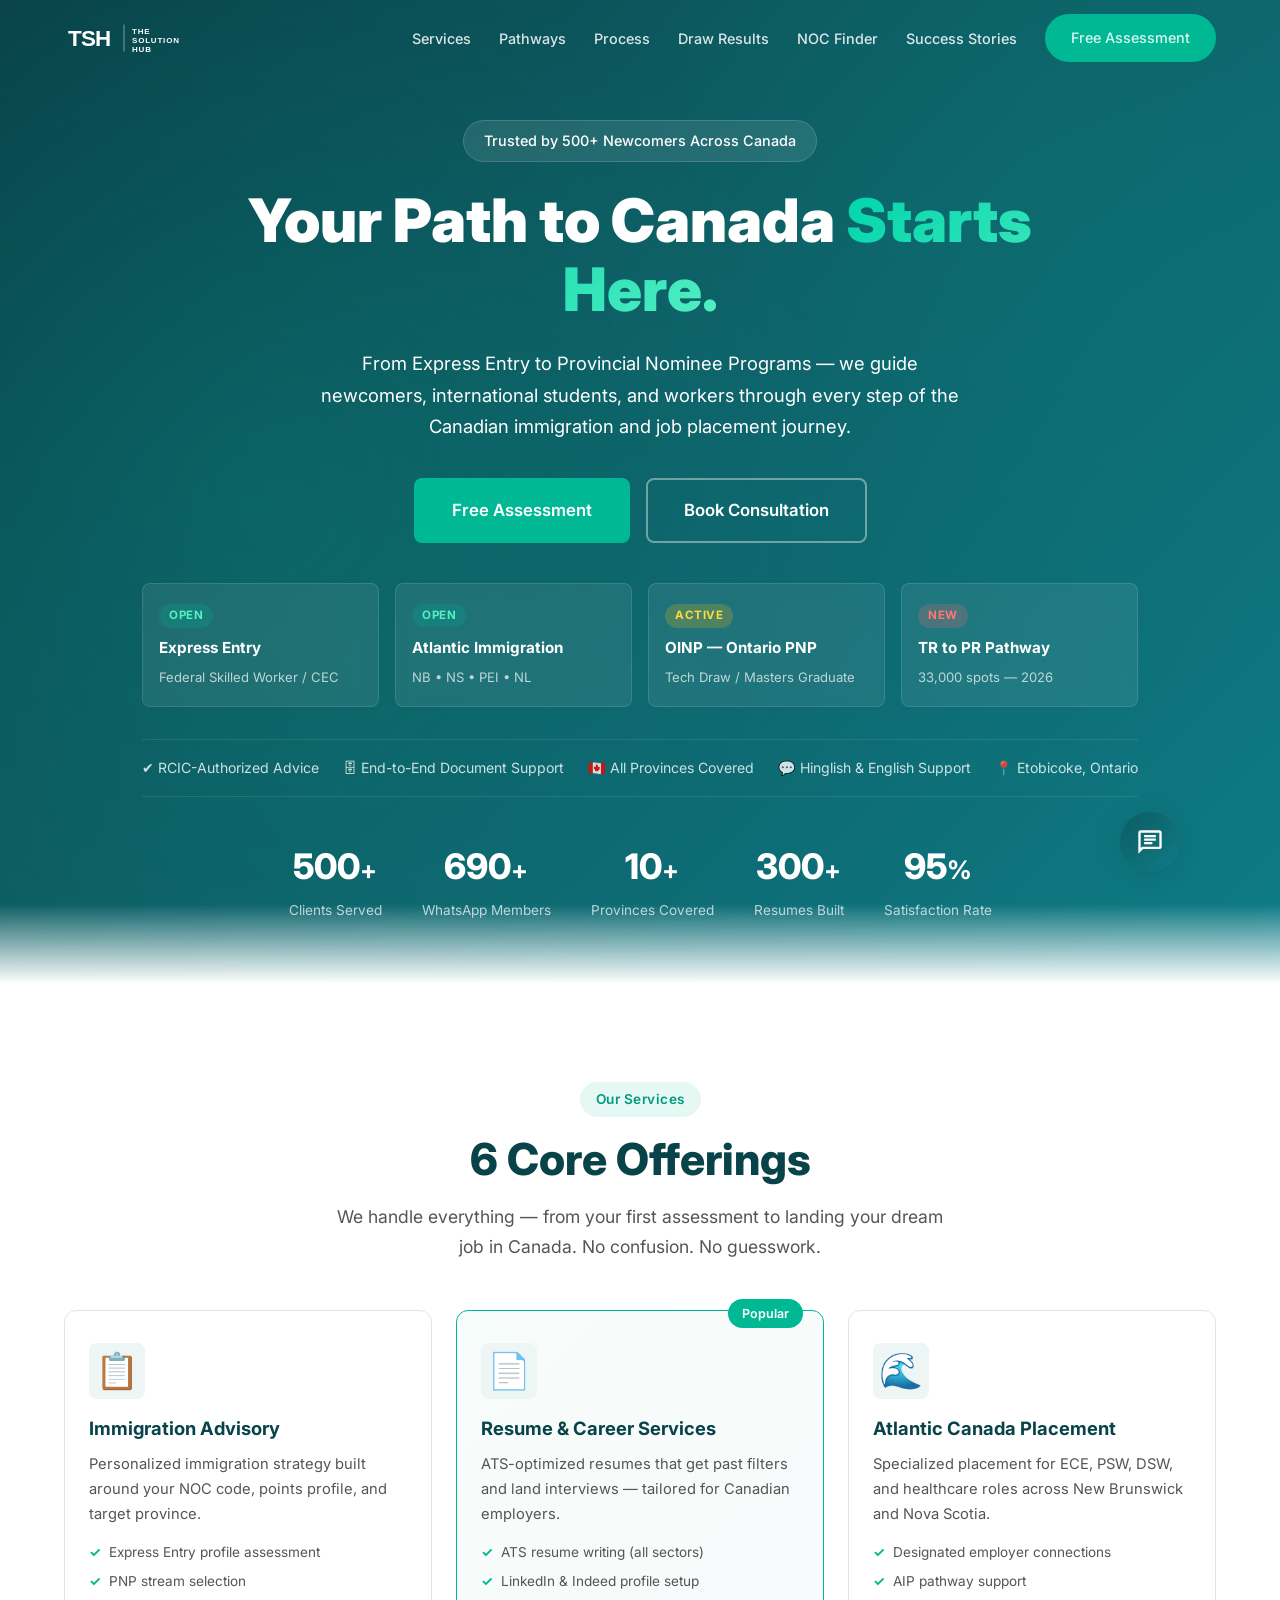
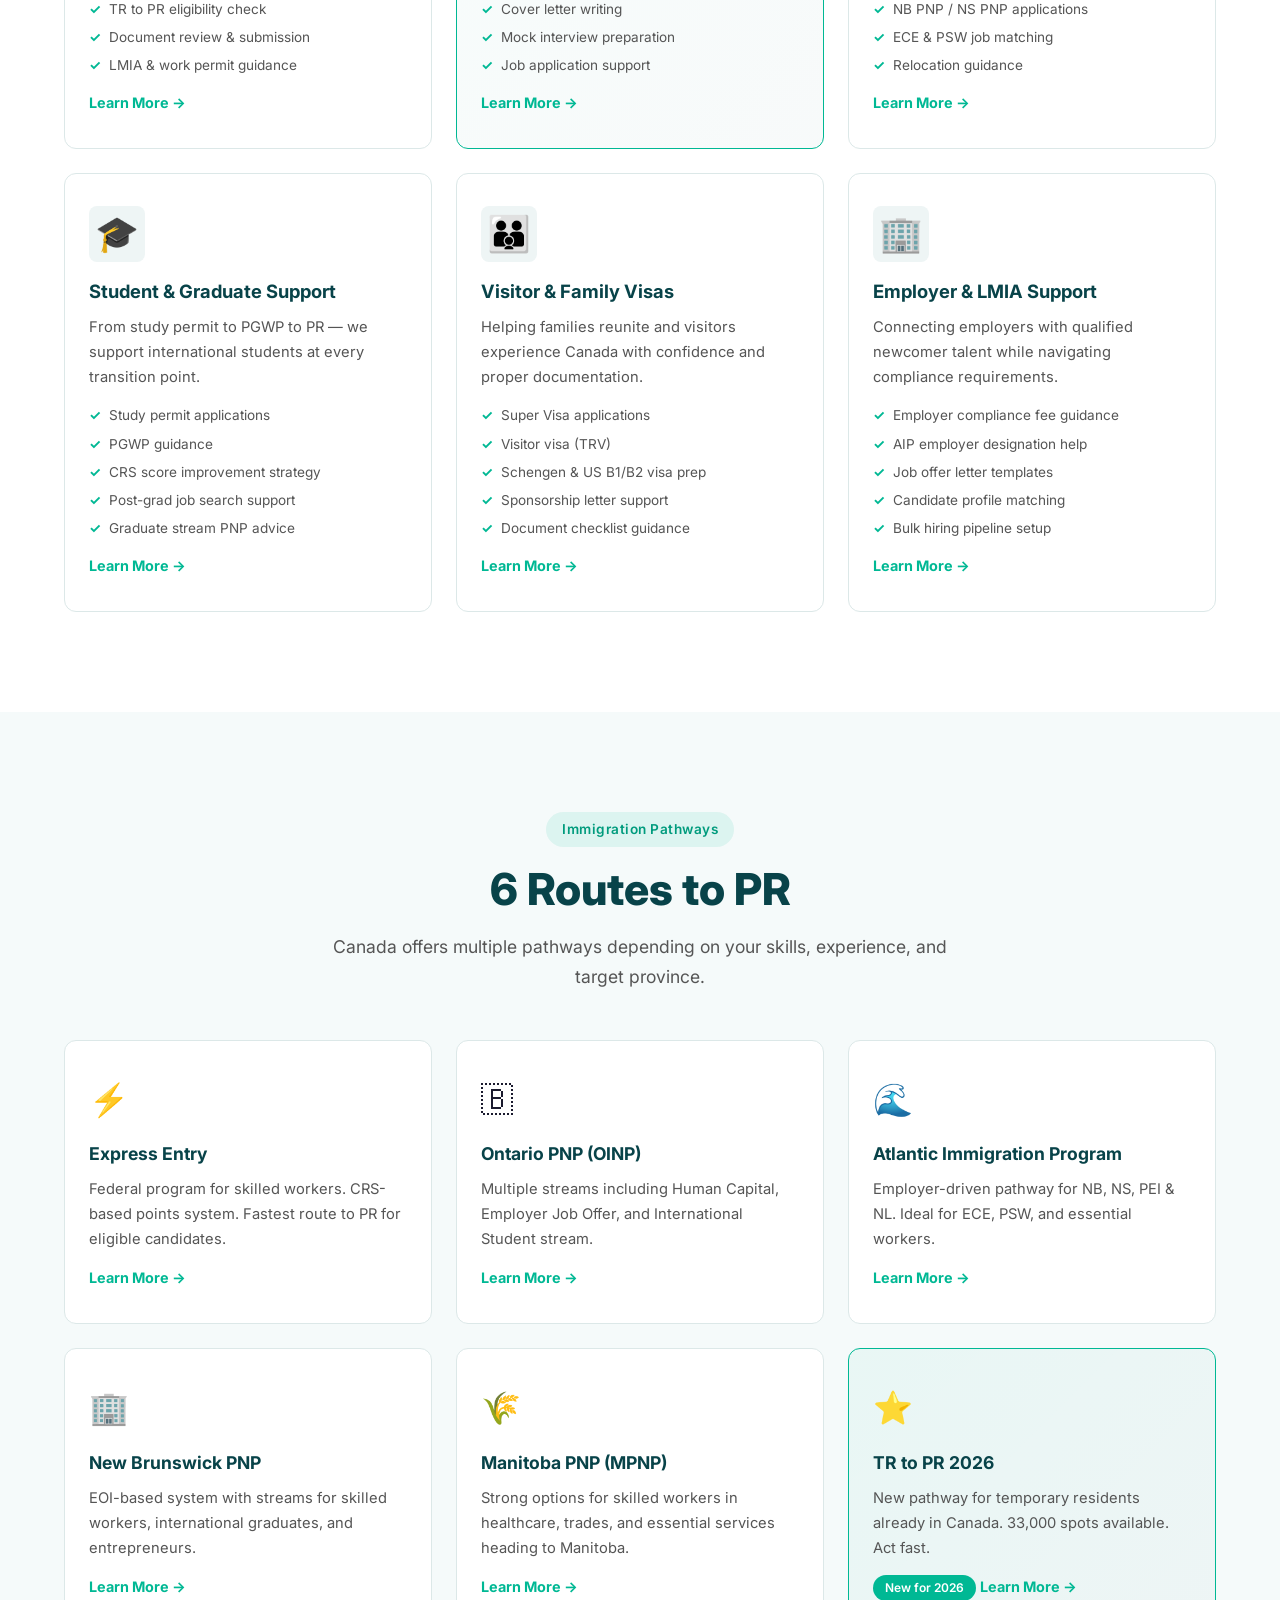
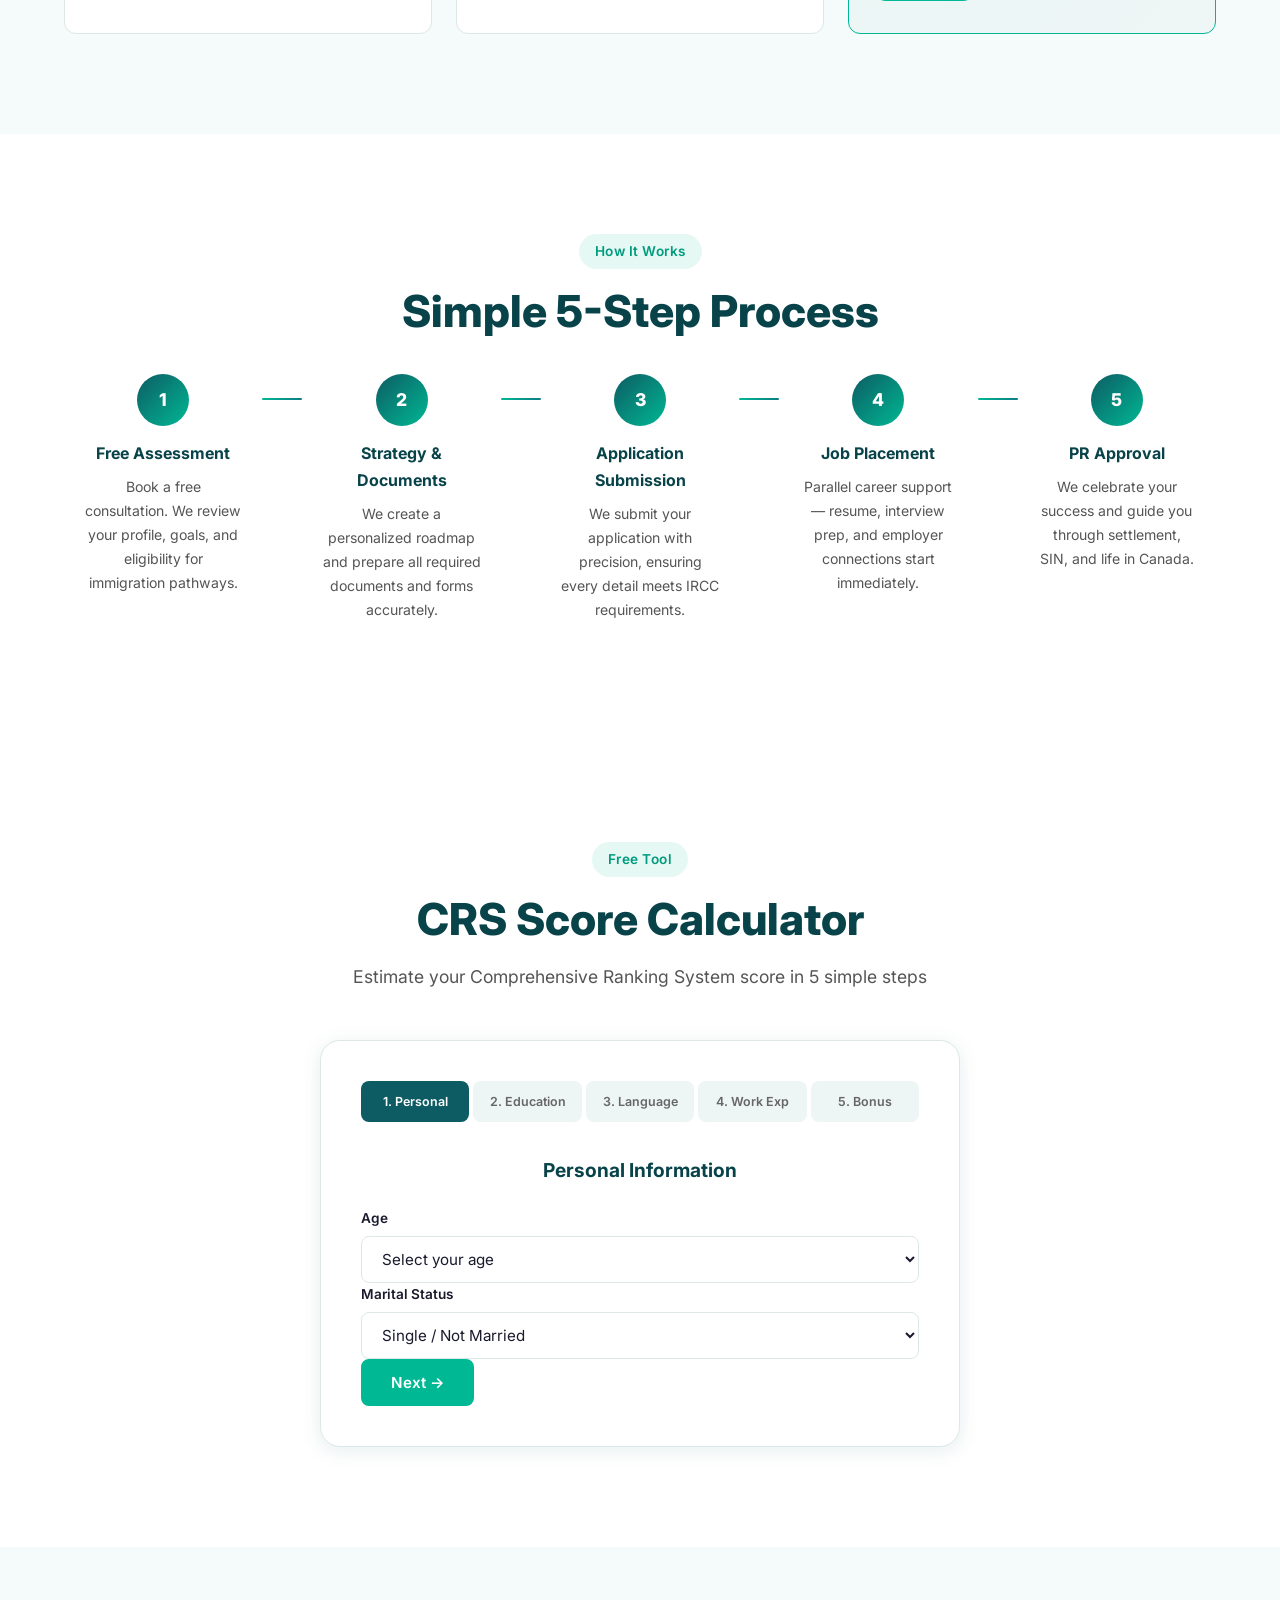
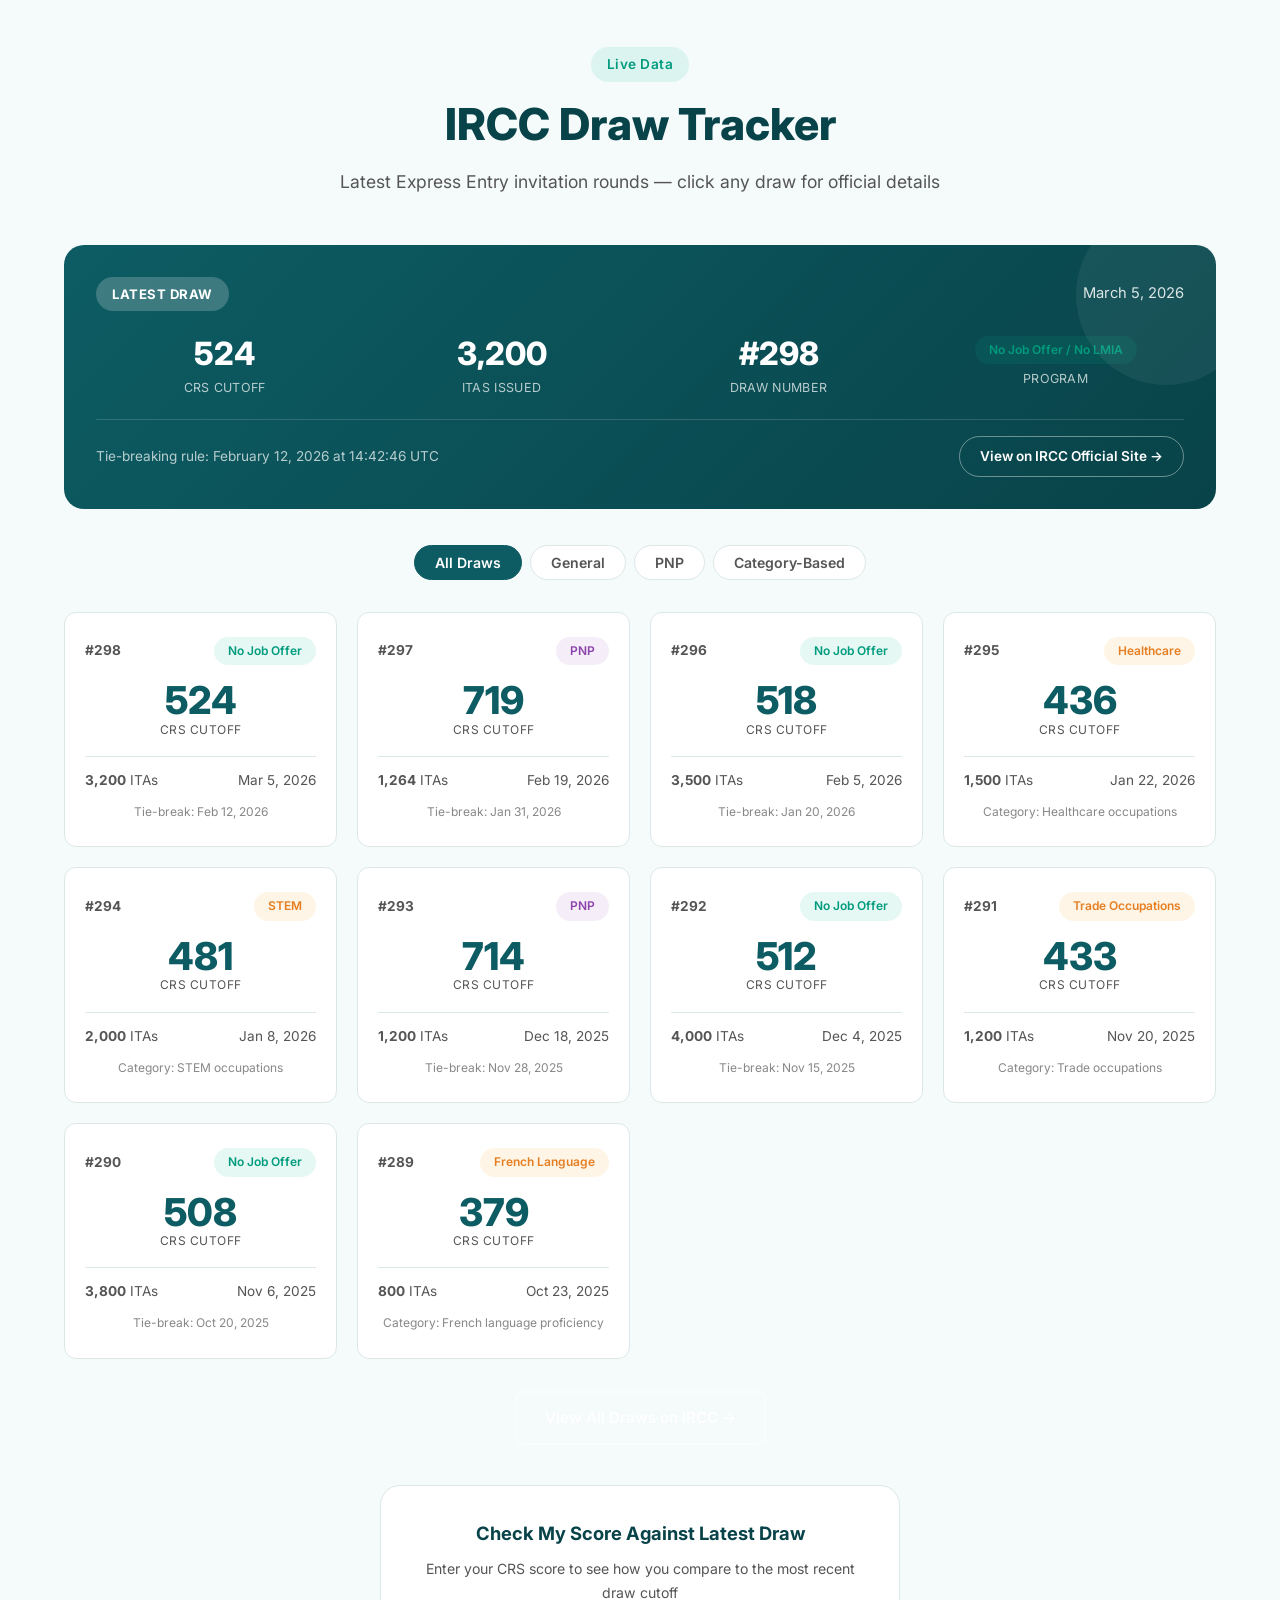
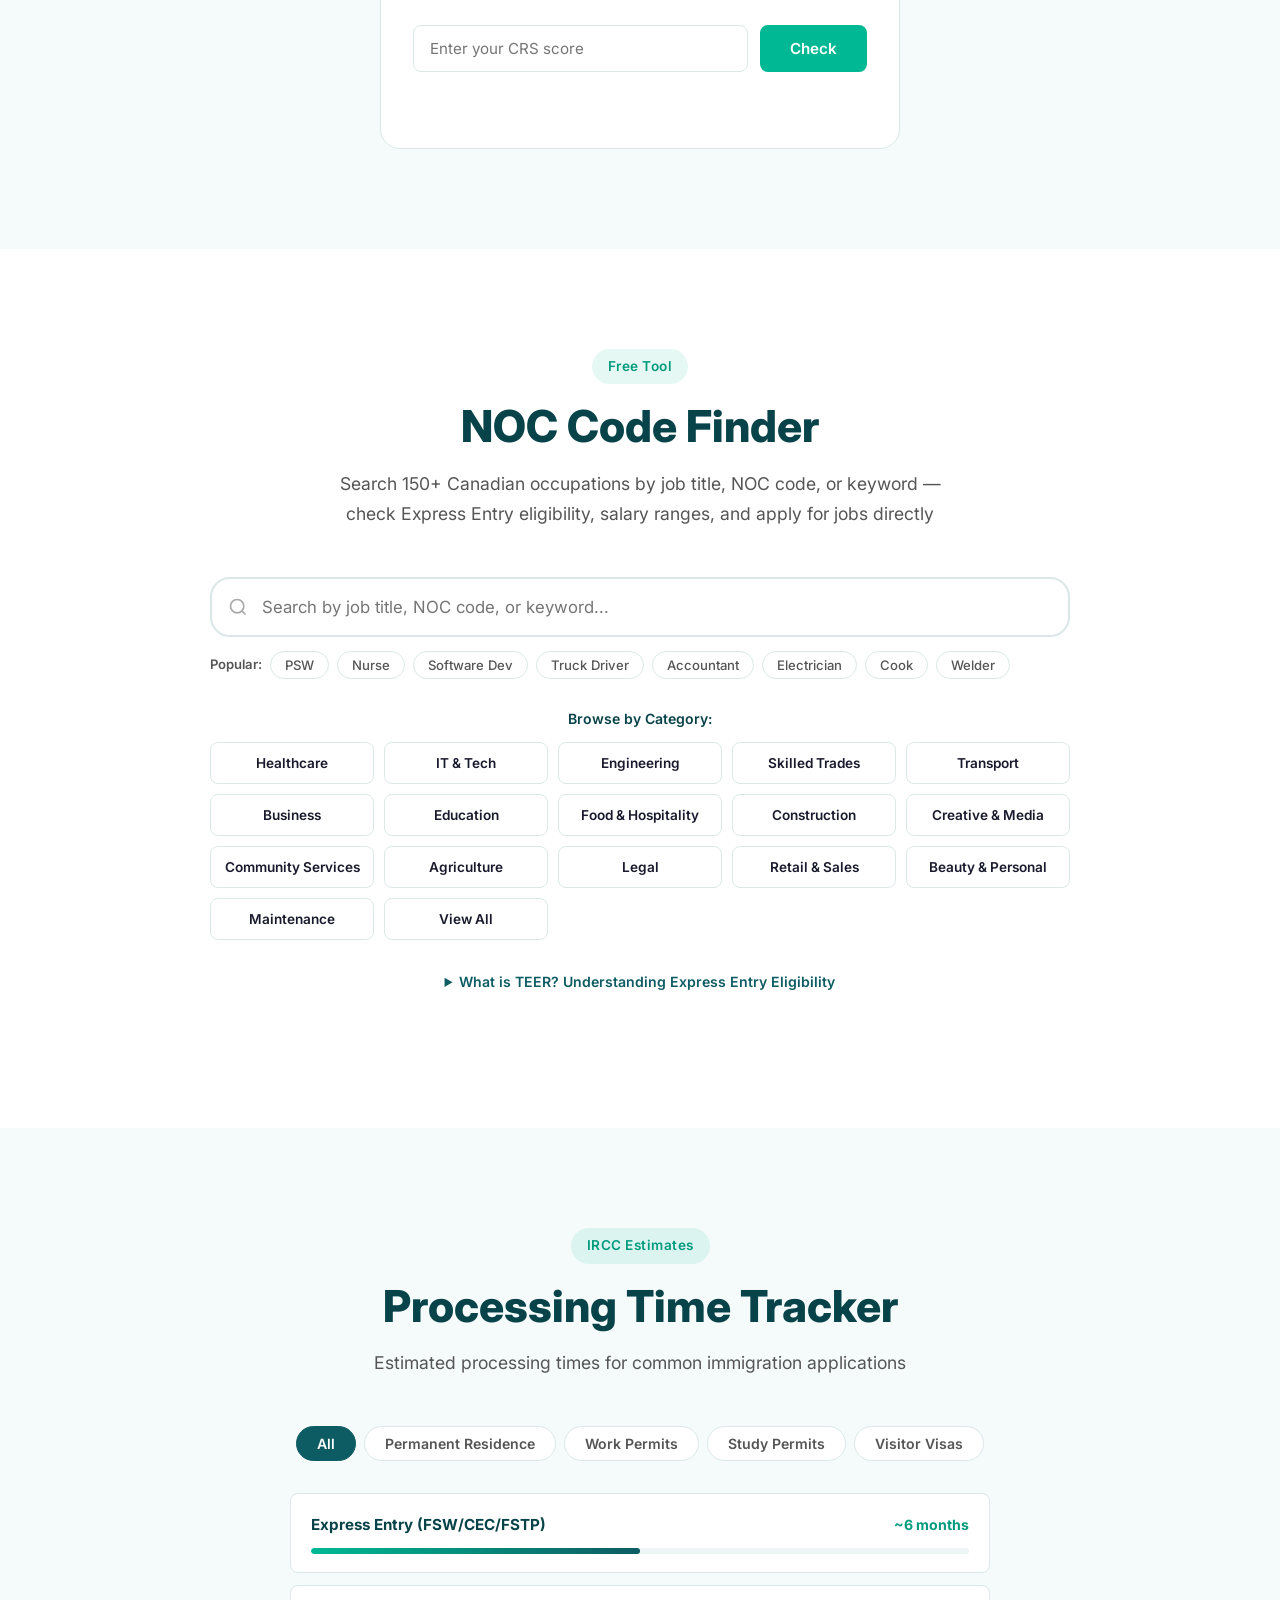
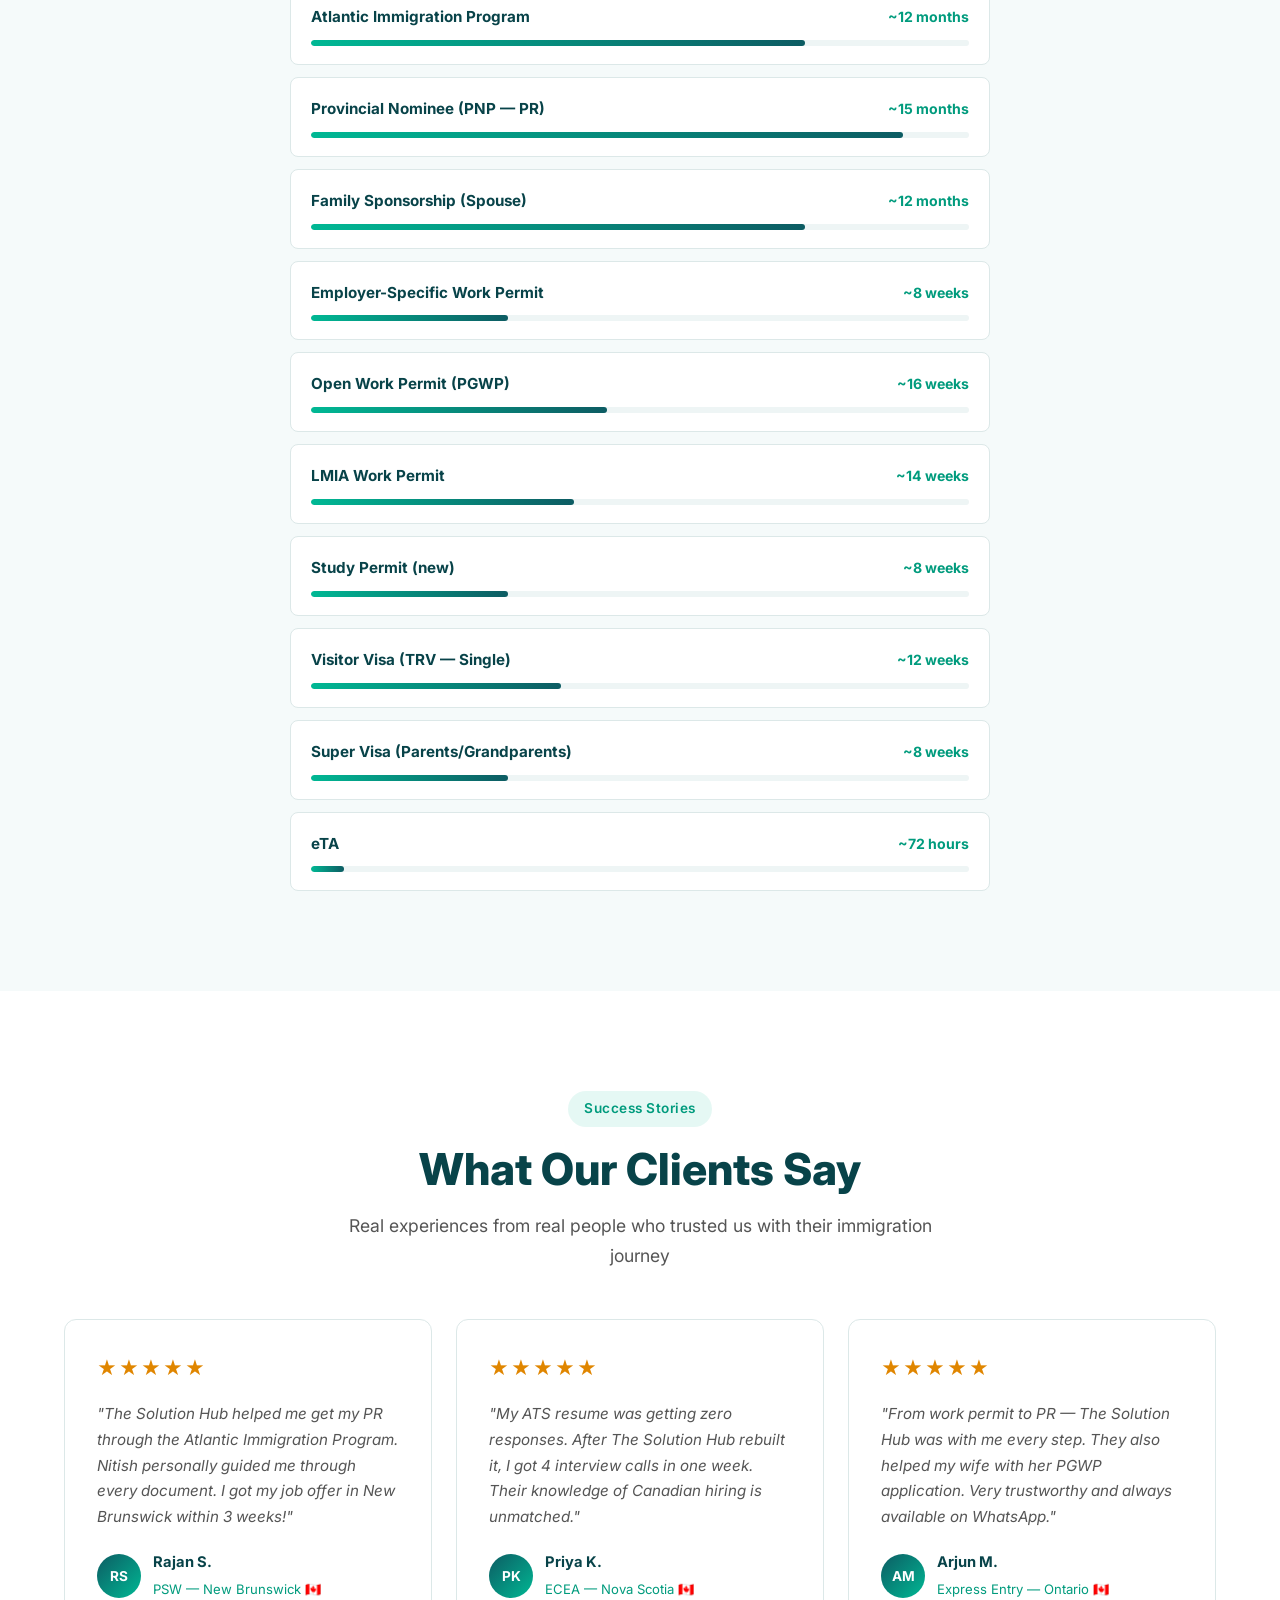
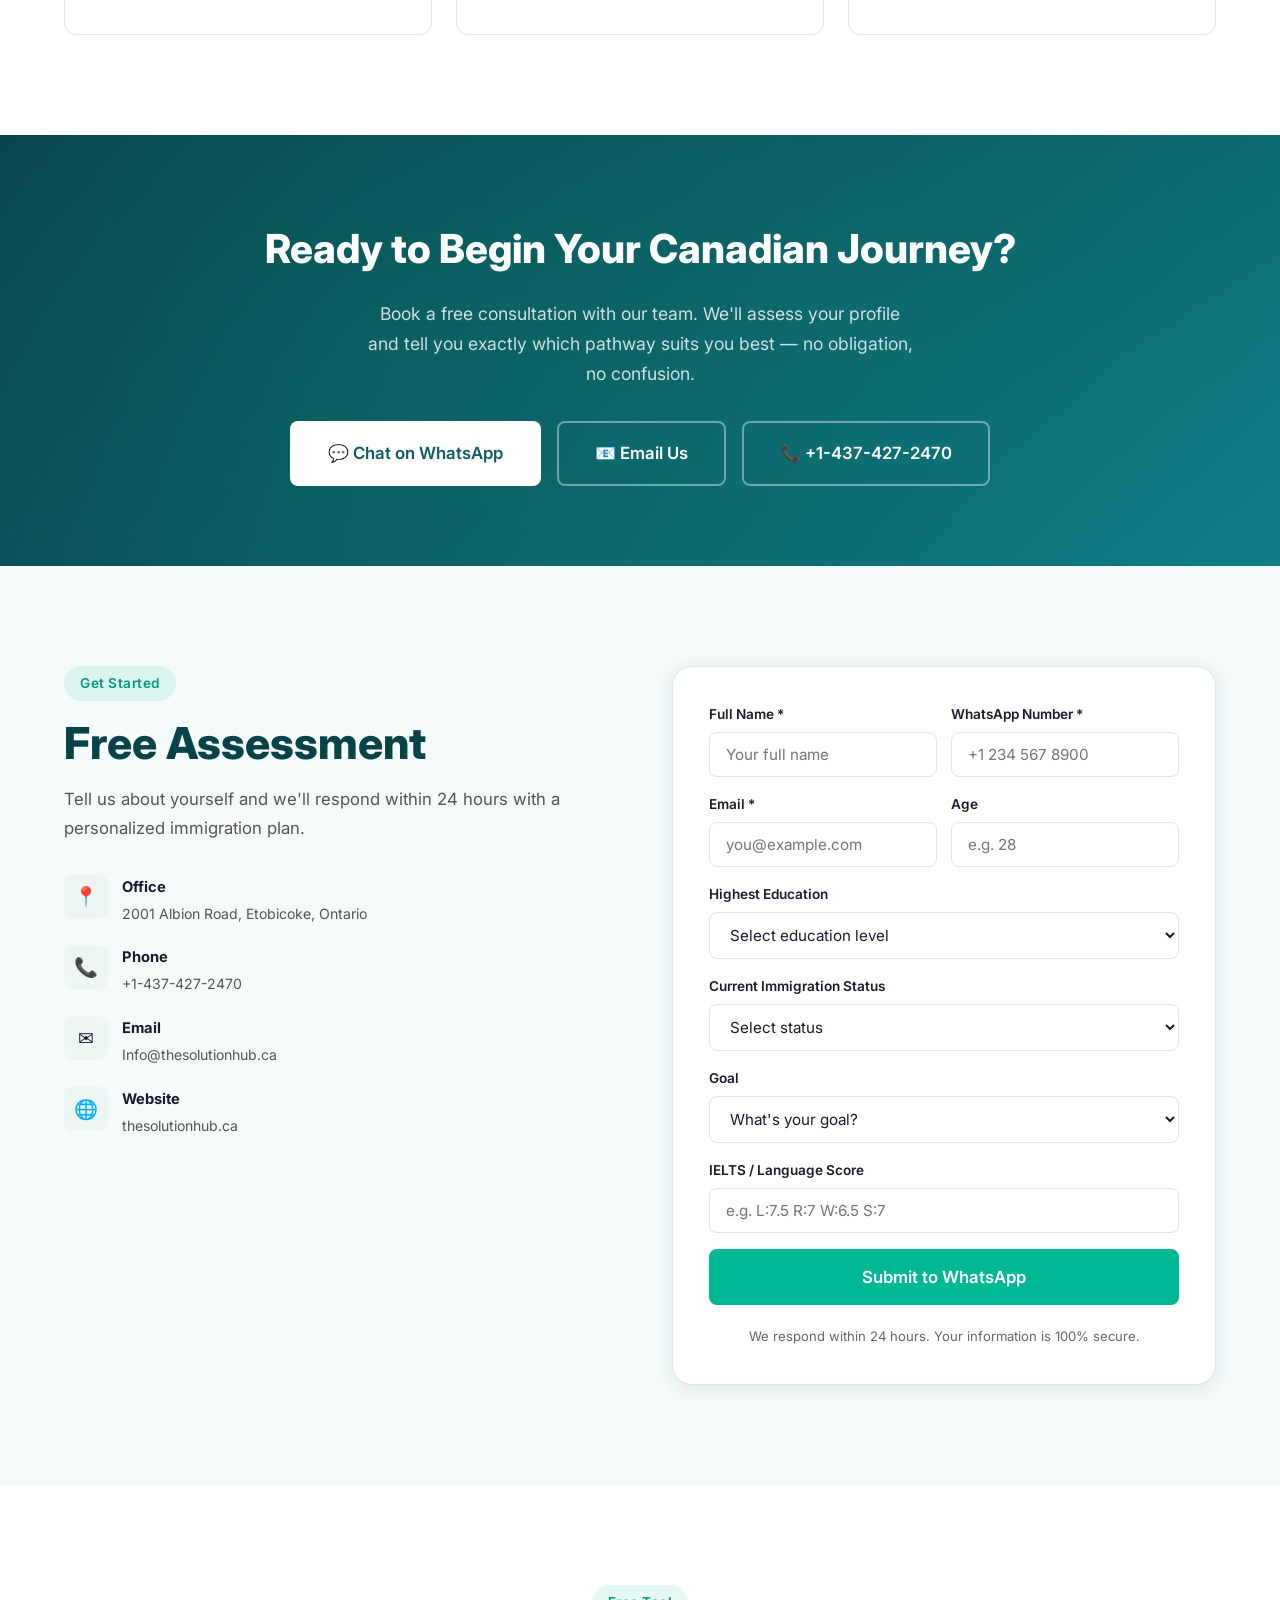
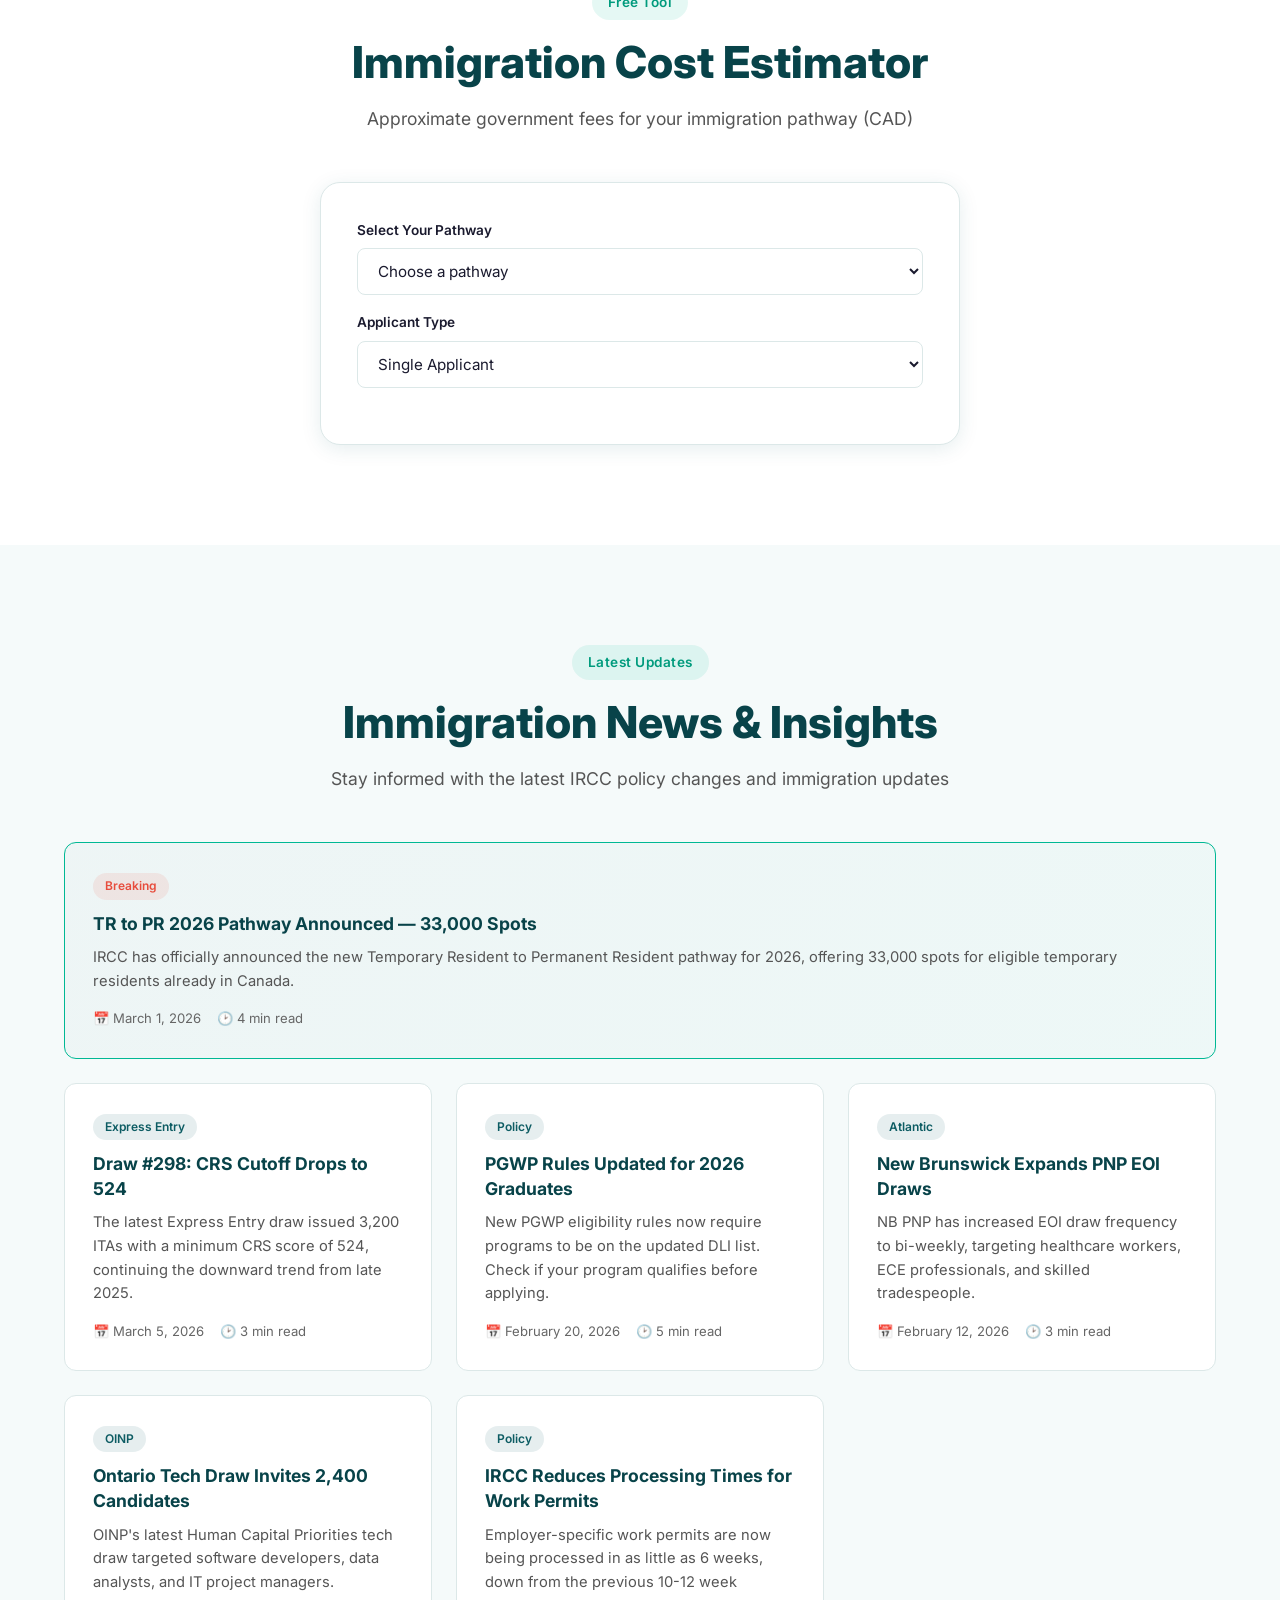
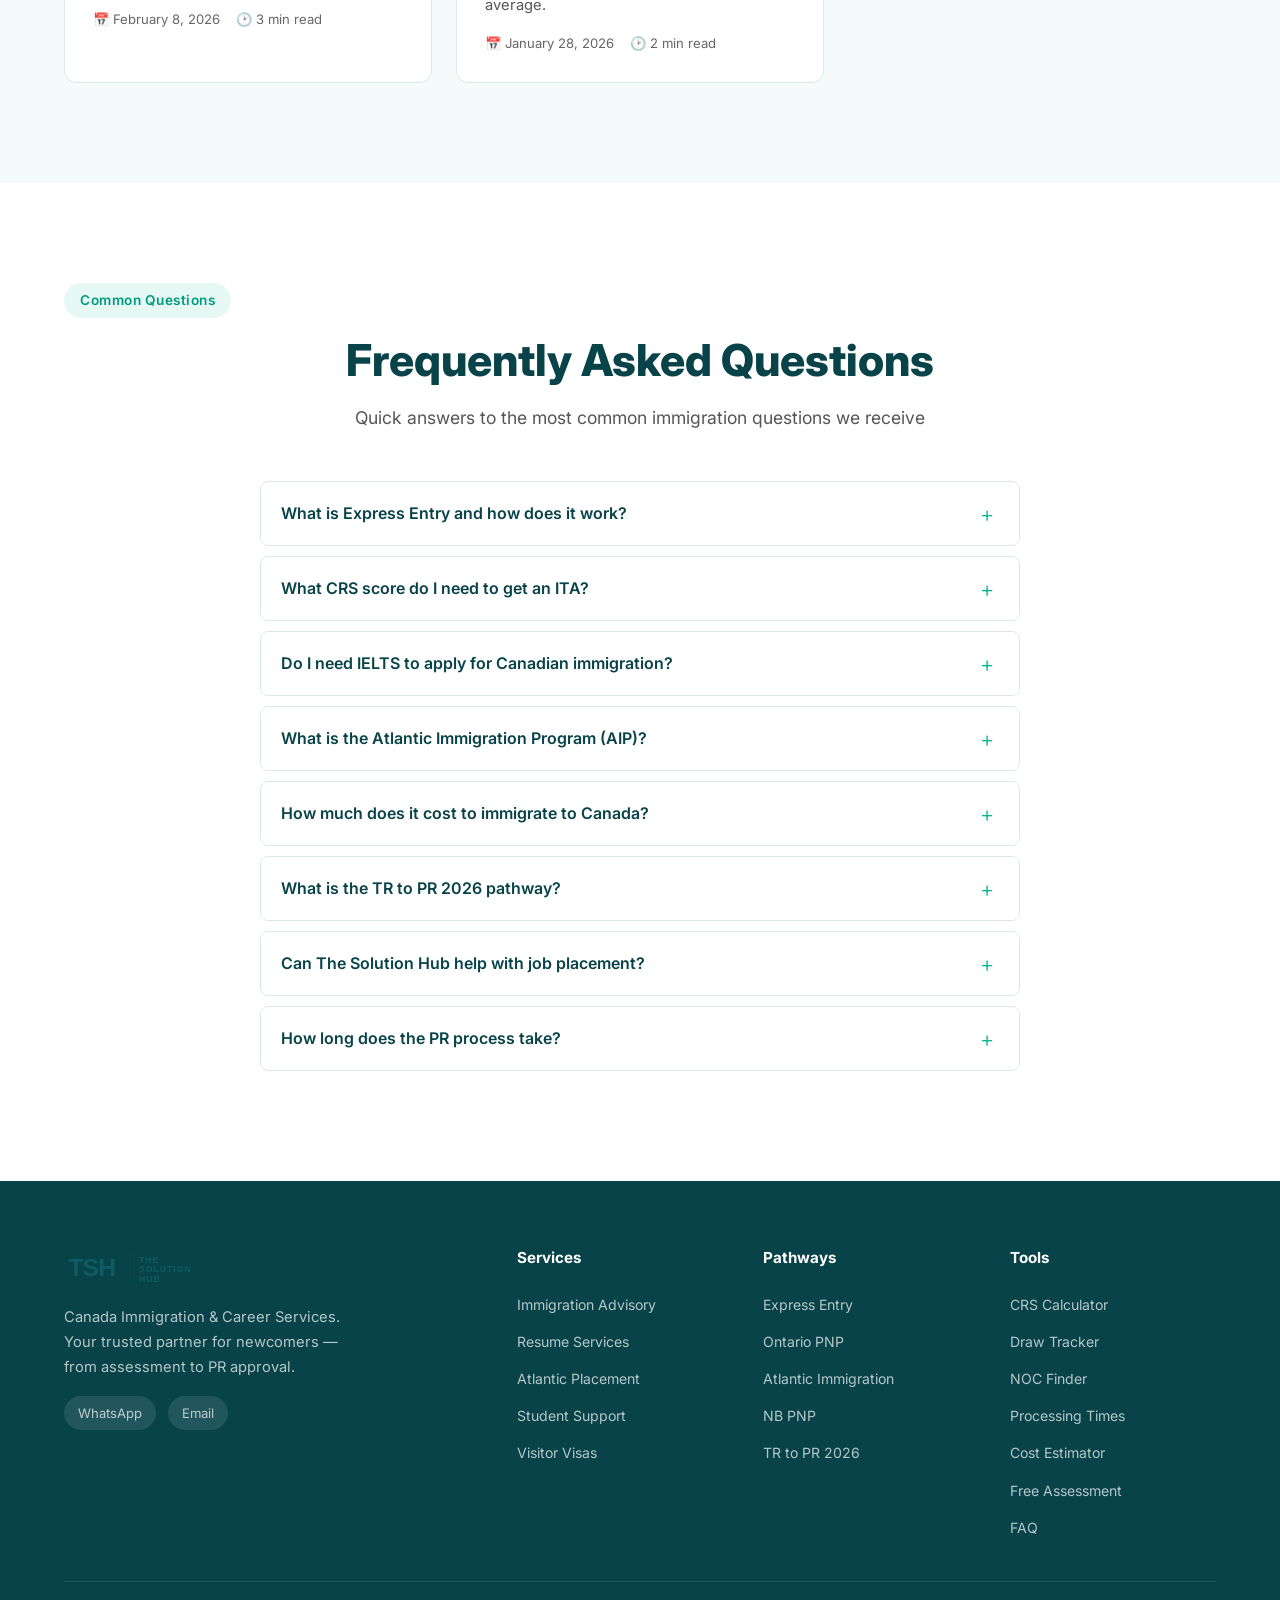
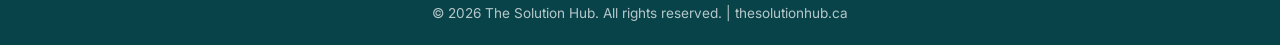
==== commit bc0d21cf: "Fix 24 bugs across the entire codebase Critical fixes: - Fix mobile menu toggle class mismatch (acti" ====
--- a/index.html
+++ b/index.html
@@ -4,7 +4,9 @@
   <meta charset="UTF-8">
   <meta name="viewport" content="width=device-width, initial-scale=1.0">
   <title>The Solution Hub — Canada Immigration &amp; Career Services</title>
-  <link rel="stylesheet" href="style.css?v=4">
+  <meta name="description" content="The Solution Hub offers expert Canada immigration advisory, resume services, job placement, and career support. Free CRS calculator, NOC finder, and immigration assessment.">
+  <link rel="icon" href="images/logo.svg" type="image/svg+xml">
+  <link rel="stylesheet" href="style.css?v=5">
   <link rel="preconnect" href="https://fonts.googleapis.com">
   <link rel="preconnect" href="https://fonts.gstatic.com" crossorigin>
   <link href="https://fonts.googleapis.com/css2?family=Inter:wght@400;500;600;700;800;900&display=swap" rel="stylesheet">
@@ -42,7 +44,7 @@
       <p class="hero-subtitle">From Express Entry to Provincial Nominee Programs — we guide newcomers, international students, and workers through every step of the Canadian immigration and job placement journey.</p>
       <div class="hero-actions">
         <a href="#assessment" class="btn btn-primary btn-lg">Free Assessment</a>
-        <a href="https://calendly.com/thesolutionhub6/path-to-pr-with-nitish" target="_blank" class="btn btn-outline btn-lg">Book Consultation</a>
+        <a href="https://calendly.com/thesolutionhub6/path-to-pr-with-nitish" target="_blank" rel="noopener noreferrer" class="btn btn-outline btn-lg">Book Consultation</a>
       </div>
 
       <!-- Active Pathway Cards -->
@@ -552,7 +554,7 @@
         </div>
         <div class="draw-highlight-details">
           <p>Tie-breaking rule: February 12, 2026 at 14:42:46 UTC</p>
-          <a href="https://www.canada.ca/en/immigration-refugees-citizenship/corporate/mandate/policies-operational-instructions-agreements/ministerial-instructions/express-entry-rounds.html" target="_blank" rel="noopener" class="draw-official-link">View on IRCC Official Site &rarr;</a>
+          <a href="https://www.canada.ca/en/immigration-refugees-citizenship/corporate/mandate/policies-operational-instructions-agreements/ministerial-instructions/express-entry-rounds.html" target="_blank" rel="noopener noreferrer" class="draw-official-link">View on IRCC Official Site &rarr;</a>
         </div>
       </div>
 
@@ -565,7 +567,7 @@
 
       <div class="draw-cards" id="drawCards">
 
-        <a href="https://www.canada.ca/en/immigration-refugees-citizenship/corporate/mandate/policies-operational-instructions-agreements/ministerial-instructions/express-entry-rounds.html" target="_blank" rel="noopener" class="draw-card" data-type="no-job">
+        <a href="https://www.canada.ca/en/immigration-refugees-citizenship/corporate/mandate/policies-operational-instructions-agreements/ministerial-instructions/express-entry-rounds.html" target="_blank" rel="noopener noreferrer" class="draw-card" data-type="no-job">
           <div class="draw-card-top">
             <span class="draw-card-number">#298</span>
             <span class="draw-tag nojob">No Job Offer</span>
@@ -579,7 +581,7 @@
           <div class="draw-card-tiebreak">Tie-break: Feb 12, 2026</div>
         </a>
 
-        <a href="https://www.canada.ca/en/immigration-refugees-citizenship/corporate/mandate/policies-operational-instructions-agreements/ministerial-instructions/express-entry-rounds.html" target="_blank" rel="noopener" class="draw-card" data-type="pnp">
+        <a href="https://www.canada.ca/en/immigration-refugees-citizenship/corporate/mandate/policies-operational-instructions-agreements/ministerial-instructions/express-entry-rounds.html" target="_blank" rel="noopener noreferrer" class="draw-card" data-type="pnp">
           <div class="draw-card-top">
             <span class="draw-card-number">#297</span>
             <span class="draw-tag pnp">PNP</span>
@@ -593,7 +595,7 @@
           <div class="draw-card-tiebreak">Tie-break: Jan 31, 2026</div>
         </a>
 
-        <a href="https://www.canada.ca/en/immigration-refugees-citizenship/corporate/mandate/policies-operational-instructions-agreements/ministerial-instructions/express-entry-rounds.html" target="_blank" rel="noopener" class="draw-card" data-type="no-job">
+        <a href="https://www.canada.ca/en/immigration-refugees-citizenship/corporate/mandate/policies-operational-instructions-agreements/ministerial-instructions/express-entry-rounds.html" target="_blank" rel="noopener noreferrer" class="draw-card" data-type="no-job">
           <div class="draw-card-top">
             <span class="draw-card-number">#296</span>
             <span class="draw-tag nojob">No Job Offer</span>
@@ -607,7 +609,7 @@
           <div class="draw-card-tiebreak">Tie-break: Jan 20, 2026</div>
         </a>
 
-        <a href="https://www.canada.ca/en/immigration-refugees-citizenship/corporate/mandate/policies-operational-instructions-agreements/ministerial-instructions/express-entry-rounds.html" target="_blank" rel="noopener" class="draw-card" data-type="category">
+        <a href="https://www.canada.ca/en/immigration-refugees-citizenship/corporate/mandate/policies-operational-instructions-agreements/ministerial-instructions/express-entry-rounds.html" target="_blank" rel="noopener noreferrer" class="draw-card" data-type="category">
           <div class="draw-card-top">
             <span class="draw-card-number">#295</span>
             <span class="draw-tag category">Healthcare</span>
@@ -621,7 +623,7 @@
           <div class="draw-card-tiebreak">Category: Healthcare occupations</div>
         </a>
 
-        <a href="https://www.canada.ca/en/immigration-refugees-citizenship/corporate/mandate/policies-operational-instructions-agreements/ministerial-instructions/express-entry-rounds.html" target="_blank" rel="noopener" class="draw-card" data-type="category">
+        <a href="https://www.canada.ca/en/immigration-refugees-citizenship/corporate/mandate/policies-operational-instructions-agreements/ministerial-instructions/express-entry-rounds.html" target="_blank" rel="noopener noreferrer" class="draw-card" data-type="category">
           <div class="draw-card-top">
             <span class="draw-card-number">#294</span>
             <span class="draw-tag category">STEM</span>
@@ -635,7 +637,7 @@
           <div class="draw-card-tiebreak">Category: STEM occupations</div>
         </a>
 
-        <a href="https://www.canada.ca/en/immigration-refugees-citizenship/corporate/mandate/policies-operational-instructions-agreements/ministerial-instructions/express-entry-rounds.html" target="_blank" rel="noopener" class="draw-card" data-type="pnp">
+        <a href="https://www.canada.ca/en/immigration-refugees-citizenship/corporate/mandate/policies-operational-instructions-agreements/ministerial-instructions/express-entry-rounds.html" target="_blank" rel="noopener noreferrer" class="draw-card" data-type="pnp">
           <div class="draw-card-top">
             <span class="draw-card-number">#293</span>
             <span class="draw-tag pnp">PNP</span>
@@ -649,7 +651,7 @@
           <div class="draw-card-tiebreak">Tie-break: Nov 28, 2025</div>
         </a>
 
-        <a href="https://www.canada.ca/en/immigration-refugees-citizenship/corporate/mandate/policies-operational-instructions-agreements/ministerial-instructions/express-entry-rounds.html" target="_blank" rel="noopener" class="draw-card" data-type="no-job">
+        <a href="https://www.canada.ca/en/immigration-refugees-citizenship/corporate/mandate/policies-operational-instructions-agreements/ministerial-instructions/express-entry-rounds.html" target="_blank" rel="noopener noreferrer" class="draw-card" data-type="no-job">
           <div class="draw-card-top">
             <span class="draw-card-number">#292</span>
             <span class="draw-tag nojob">No Job Offer</span>
@@ -663,7 +665,7 @@
           <div class="draw-card-tiebreak">Tie-break: Nov 15, 2025</div>
         </a>
 
-        <a href="https://www.canada.ca/en/immigration-refugees-citizenship/corporate/mandate/policies-operational-instructions-agreements/ministerial-instructions/express-entry-rounds.html" target="_blank" rel="noopener" class="draw-card" data-type="category">
+        <a href="https://www.canada.ca/en/immigration-refugees-citizenship/corporate/mandate/policies-operational-instructions-agreements/ministerial-instructions/express-entry-rounds.html" target="_blank" rel="noopener noreferrer" class="draw-card" data-type="category">
           <div class="draw-card-top">
             <span class="draw-card-number">#291</span>
             <span class="draw-tag category">Trade Occupations</span>
@@ -677,7 +679,7 @@
           <div class="draw-card-tiebreak">Category: Trade occupations</div>
         </a>
 
-        <a href="https://www.canada.ca/en/immigration-refugees-citizenship/corporate/mandate/policies-operational-instructions-agreements/ministerial-instructions/express-entry-rounds.html" target="_blank" rel="noopener" class="draw-card" data-type="no-job">
+        <a href="https://www.canada.ca/en/immigration-refugees-citizenship/corporate/mandate/policies-operational-instructions-agreements/ministerial-instructions/express-entry-rounds.html" target="_blank" rel="noopener noreferrer" class="draw-card" data-type="no-job">
           <div class="draw-card-top">
             <span class="draw-card-number">#290</span>
             <span class="draw-tag nojob">No Job Offer</span>
@@ -691,7 +693,7 @@
           <div class="draw-card-tiebreak">Tie-break: Oct 20, 2025</div>
         </a>
 
-        <a href="https://www.canada.ca/en/immigration-refugees-citizenship/corporate/mandate/policies-operational-instructions-agreements/ministerial-instructions/express-entry-rounds.html" target="_blank" rel="noopener" class="draw-card" data-type="category">
+        <a href="https://www.canada.ca/en/immigration-refugees-citizenship/corporate/mandate/policies-operational-instructions-agreements/ministerial-instructions/express-entry-rounds.html" target="_blank" rel="noopener noreferrer" class="draw-card" data-type="category">
           <div class="draw-card-top">
             <span class="draw-card-number">#289</span>
             <span class="draw-tag category">French Language</span>
@@ -708,7 +710,7 @@
       </div>
 
       <div class="draw-view-all">
-        <a href="https://www.canada.ca/en/immigration-refugees-citizenship/corporate/mandate/policies-operational-instructions-agreements/ministerial-instructions/express-entry-rounds.html" target="_blank" rel="noopener" class="btn btn-outline">View All Draws on IRCC &rarr;</a>
+        <a href="https://www.canada.ca/en/immigration-refugees-citizenship/corporate/mandate/policies-operational-instructions-agreements/ministerial-instructions/express-entry-rounds.html" target="_blank" rel="noopener noreferrer" class="btn btn-outline">View All Draws on IRCC &rarr;</a>
       </div>
 
       <!-- Check My Score -->
@@ -909,7 +911,7 @@
       <h2>Ready to Begin Your Canadian Journey?</h2>
       <p>Book a free consultation with our team. We'll assess your profile and tell you exactly which pathway suits you best — no obligation, no confusion.</p>
       <div class="cta-actions">
-        <a href="https://wa.me/14374272470" target="_blank" class="btn btn-white btn-lg">&#128172; Chat on WhatsApp</a>
+        <a href="https://wa.me/14374272470" target="_blank" rel="noopener noreferrer" class="btn btn-white btn-lg">&#128172; Chat on WhatsApp</a>
         <a href="mailto:Info@thesolutionhub.ca" class="btn btn-outline btn-lg">&#128231; Email Us</a>
         <a href="tel:+14374272470" class="btn btn-outline btn-lg">&#128222; +1-437-427-2470</a>
       </div>
@@ -1223,7 +1225,7 @@
   </section>
 
   <!-- ========== WHATSAPP FLOATING BUTTON ========== -->
-  <a href="https://wa.me/14374272470?text=Hi%2C%20I%27d%20like%20to%20know%20more%20about%20your%20immigration%20services." target="_blank" class="whatsapp-float" id="whatsappFloat" title="Chat with us on WhatsApp">
+  <a href="https://wa.me/14374272470?text=Hi%2C%20I%27d%20like%20to%20know%20more%20about%20your%20immigration%20services." target="_blank" rel="noopener noreferrer" class="whatsapp-float" id="whatsappFloat" title="Chat with us on WhatsApp">
     <svg viewBox="0 0 32 32" width="28" height="28" fill="#fff"><path d="M16.004 0h-.008C7.174 0 0 7.176 0 16c0 3.5 1.128 6.744 3.046 9.378L1.054 31.29l6.118-1.962A15.92 15.92 0 0 0 16.004 32C24.826 32 32 24.822 32 16S24.826 0 16.004 0zm9.336 22.594c-.39 1.1-1.932 2.014-3.18 2.28-.854.18-1.968.324-5.72-1.23-4.804-1.988-7.896-6.862-8.136-7.18-.228-.318-1.932-2.574-1.932-4.908s1.224-3.486 1.656-3.96c.432-.474.942-.594 1.254-.594.312 0 .624.002.894.016.288.016.672-.108 1.05.804.39.936 1.326 3.27 1.44 3.51.114.24.192.516.036.834-.156.318-.234.516-.468.792s-.492.618-.702.828c-.234.234-.48.486-.204.954.276.468 1.224 2.016 2.628 3.264 1.806 1.602 3.33 2.1 3.798 2.334.468.234.744.198 1.014-.12.276-.318 1.17-1.362 1.482-1.836.312-.468.624-.39 1.056-.234.432.156 2.76 1.302 3.228 1.536.468.234.78.354.894.546.114.192.114 1.11-.276 2.178z"/></svg>
     <span class="whatsapp-tooltip">Chat with us</span>
   </a>
@@ -1238,28 +1240,28 @@
           </a>
           <p>Canada Immigration &amp; Career Services. Your trusted partner for newcomers — from assessment to PR approval.</p>
           <div class="footer-social">
-            <a href="https://wa.me/14374272470" target="_blank" title="WhatsApp">WhatsApp</a>
+            <a href="https://wa.me/14374272470" target="_blank" rel="noopener noreferrer" title="WhatsApp">WhatsApp</a>
             <a href="mailto:Info@thesolutionhub.ca" title="Email">Email</a>
           </div>
         </div>
         <div class="footer-links">
           <h4>Services</h4>
           <ul>
-            <li><a href="#services">Immigration Advisory</a></li>
-            <li><a href="#services">Resume Services</a></li>
-            <li><a href="#services">Atlantic Placement</a></li>
-            <li><a href="#services">Student Support</a></li>
-            <li><a href="#services">Visitor Visas</a></li>
+            <li><a href="services/immigration-advisory.html">Immigration Advisory</a></li>
+            <li><a href="services/resume-career.html">Resume Services</a></li>
+            <li><a href="services/atlantic-placement.html">Atlantic Placement</a></li>
+            <li><a href="services/student-graduate.html">Student Support</a></li>
+            <li><a href="services/visitor-family.html">Visitor Visas</a></li>
           </ul>
         </div>
         <div class="footer-links">
           <h4>Pathways</h4>
           <ul>
-            <li><a href="#pathways">Express Entry</a></li>
-            <li><a href="#pathways">Ontario PNP</a></li>
-            <li><a href="#pathways">Atlantic Immigration</a></li>
-            <li><a href="#pathways">NB PNP</a></li>
-            <li><a href="#pathways">TR to PR 2026</a></li>
+            <li><a href="pathways/express-entry.html">Express Entry</a></li>
+            <li><a href="pathways/ontario-pnp.html">Ontario PNP</a></li>
+            <li><a href="pathways/atlantic-immigration.html">Atlantic Immigration</a></li>
+            <li><a href="pathways/nb-pnp.html">NB PNP</a></li>
+            <li><a href="pathways/tr-to-pr.html">TR to PR 2026</a></li>
           </ul>
         </div>
         <div class="footer-links">
--- a/style.css
+++ b/style.css
@@ -8,7 +8,7 @@
   --accent-dark: #009b7d;
   --text: #1a1a2e;
   --text-light: #555;
-  --text-muted: #888;
+  --text-muted: #666;
   --bg: #ffffff;
   --bg-light: #f5fafa;
   --bg-alt: #eef5f5;
@@ -75,7 +75,7 @@
 
 /* ===== Navbar ===== */
 .navbar { position: fixed; top: 0; left: 0; right: 0; z-index: 1000; padding: 14px 0; transition: var(--transition); background: transparent; }
-.navbar.scrolled { background: rgba(13,92,99,0.95); backdrop-filter: blur(12px); padding: 8px 0; box-shadow: 0 2px 20px rgba(0,0,0,0.15); }
+.navbar.scrolled { background: rgba(13,92,99,0.95); -webkit-backdrop-filter: blur(12px); backdrop-filter: blur(12px); padding: 8px 0; box-shadow: 0 2px 20px rgba(0,0,0,0.15); }
 .nav-container { display: flex; align-items: center; justify-content: space-between; }
 .logo { display: flex; align-items: center; gap: 8px; }
 .logo-img { height: 40px; width: auto; }
@@ -94,7 +94,7 @@
 .hero-bg::before { content: ''; position: absolute; inset: 0; background: radial-gradient(circle at 20% 50%, rgba(0,184,148,0.12) 0%, transparent 50%), radial-gradient(circle at 80% 20%, rgba(0,184,148,0.08) 0%, transparent 40%); }
 .hero-bg::after { content: ''; position: absolute; bottom: -2px; left: 0; right: 0; height: 80px; background: linear-gradient(to top, var(--bg), transparent); }
 .hero-content { position: relative; z-index: 1; text-align: center; color: var(--white); }
-.hero-badge { display: inline-block; background: rgba(255,255,255,0.1); backdrop-filter: blur(8px); padding: 8px 20px; border-radius: 50px; font-size: 0.9rem; font-weight: 500; margin-bottom: 24px; border: 1px solid rgba(255,255,255,0.15); }
+.hero-badge { display: inline-block; background: rgba(255,255,255,0.1); -webkit-backdrop-filter: blur(8px); backdrop-filter: blur(8px); padding: 8px 20px; border-radius: 50px; font-size: 0.9rem; font-weight: 500; margin-bottom: 24px; border: 1px solid rgba(255,255,255,0.15); }
 .hero h1 { font-size: clamp(2.5rem, 5.5vw, 3.75rem); font-weight: 900; line-height: 1.15; max-width: 800px; margin: 0 auto 24px; }
 .hero h1 .text-gradient { background: linear-gradient(135deg, var(--accent-light), #55efc4); -webkit-background-clip: text; -webkit-text-fill-color: transparent; background-clip: text; }
 .hero-subtitle { font-size: 1.15rem; opacity: 0.85; max-width: 660px; margin: 0 auto 36px; line-height: 1.7; }
@@ -102,7 +102,7 @@
 
 /* Pathway Cards */
 .pathway-cards { display: grid; grid-template-columns: repeat(4, 1fr); gap: 16px; margin-bottom: 32px; }
-.pathway-card { background: rgba(255,255,255,0.08); backdrop-filter: blur(8px); border: 1px solid rgba(255,255,255,0.12); border-radius: var(--radius-sm); padding: 16px; text-align: left; transition: var(--transition); }
+.pathway-card { background: rgba(255,255,255,0.08); -webkit-backdrop-filter: blur(8px); backdrop-filter: blur(8px); border: 1px solid rgba(255,255,255,0.12); border-radius: var(--radius-sm); padding: 16px; text-align: left; transition: var(--transition); }
 .pathway-card:hover { background: rgba(255,255,255,0.14); transform: translateY(-2px); }
 .pathway-card strong { display: block; font-size: 0.95rem; margin-bottom: 2px; }
 .pw-desc { font-size: 0.82rem; opacity: 0.7; }
@@ -135,14 +135,16 @@
 .service-features { display: flex; flex-direction: column; gap: 5px; }
 .service-features li { font-size: 0.85rem; color: var(--text-light); padding-left: 20px; position: relative; }
 .service-features li::before { content: '✓'; position: absolute; left: 0; color: var(--accent); font-weight: 700; }
-.service-link { display: block; text-decoration: none; color: inherit; cursor: pointer; }
-.service-link:hover { transform: translateY(-6px); box-shadow: var(--shadow-lg); border-color: var(--accent); }
+.service-link { display: block; text-decoration: none; color: inherit; cursor: pointer; transition: var(--transition); }
+.service-link:hover { transform: translateY(-6px); box-shadow: var(--shadow-lg); }
+.service-link:hover .service-card { transform: none; box-shadow: none; }
 .learn-more { display: inline-block; margin-top: 14px; font-size: 0.9rem; font-weight: 700; color: var(--accent); transition: var(--transition); }
 .service-link:hover .learn-more { color: var(--primary); transform: translateX(4px); }
 
 /* Pathway Links */
-.pathway-link { display: block; text-decoration: none; color: inherit; cursor: pointer; }
-.pathway-link:hover { transform: translateY(-6px); box-shadow: var(--shadow-lg); border-color: var(--accent); }
+.pathway-link { display: block; text-decoration: none; color: inherit; cursor: pointer; transition: var(--transition); }
+.pathway-link:hover { transform: translateY(-6px); box-shadow: var(--shadow-lg); }
+.pathway-link:hover .pathway-box { transform: none; box-shadow: none; }
 .pathway-link:hover .learn-more { color: var(--primary); transform: translateX(4px); }
 
 /* ===== Pathways ===== */
@@ -389,6 +391,16 @@
   opacity: 1;
   transform: translateY(0);
 }
+@media (hover: none) {
+  .draw-card::after {
+    opacity: 1;
+    transform: translateY(0);
+    position: relative;
+    display: block;
+    border-radius: 0;
+    margin-top: 12px;
+  }
+}
 
 .draw-view-all {
   text-align: center;
@@ -459,7 +471,7 @@
 .noc-card-title-row h4 { color: var(--primary-dark); font-size: 1.08rem; margin: 0; }
 .noc-badges { display: flex; gap: 6px; flex-wrap: wrap; }
 .noc-code-badge { background: var(--primary); color: var(--white); padding: 3px 10px; border-radius: 4px; font-size: 0.78rem; font-weight: 700; white-space: nowrap; }
-.noc-teer-badge { padding: 3px 10px; border-radius: 4px; font-size: 0.78rem; font-weight: 700; }
+.noc-teer-badge { display: inline-block; padding: 3px 10px; border-radius: 4px; font-size: 0.78rem; font-weight: 700; min-width: 65px; text-align: center; }
 .noc-cat-badge { background: var(--bg-alt); color: var(--text-light); padding: 3px 10px; border-radius: 4px; font-size: 0.78rem; font-weight: 600; }
 .noc-wage-badge { background: linear-gradient(135deg, rgba(0,184,148,0.12), rgba(0,184,148,0.06)); color: var(--accent-dark); padding: 3px 10px; border-radius: 4px; font-size: 0.78rem; font-weight: 700; white-space: nowrap; }
 .noc-elig-row { display: flex; align-items: center; gap: 10px; margin-top: 6px; }
@@ -505,7 +517,7 @@
 .testimonials-grid { display: grid; grid-template-columns: repeat(3, 1fr); gap: 24px; }
 .testimonial-card { background: var(--white); border: 1px solid var(--border); border-radius: var(--radius); padding: 32px; text-align: left; transition: var(--transition); }
 .testimonial-card:hover { box-shadow: var(--shadow-md); transform: translateY(-4px); }
-.stars { color: #f9a825; font-size: 1.2rem; margin-bottom: 16px; letter-spacing: 2px; }
+.stars { color: #e08600; font-size: 1.2rem; margin-bottom: 16px; letter-spacing: 2px; }
 .testimonial-text { font-size: 0.95rem; color: var(--text-light); line-height: 1.7; margin-bottom: 20px; font-style: italic; }
 .testimonial-author { display: flex; align-items: center; gap: 12px; }
 .author-avatar { width: 44px; height: 44px; background: linear-gradient(135deg, var(--primary), var(--accent)); border-radius: 50%; display: flex; align-items: center; justify-content: center; color: var(--white); font-weight: 700; font-size: 0.85rem; flex-shrink: 0; }
@@ -649,11 +661,11 @@
 .faq-icon { font-size: 1.4rem; font-weight: 300; color: var(--accent); transition: var(--transition); flex-shrink: 0; width: 24px; text-align: center; }
 .faq-item.open .faq-icon { transform: rotate(45deg); }
 .faq-answer { max-height: 0; overflow: hidden; transition: max-height 0.35s ease, padding 0.35s ease; }
-.faq-item.open .faq-answer { max-height: 300px; }
+.faq-item.open .faq-answer { max-height: 600px; }
 .faq-answer p { padding: 0 20px 18px; color: var(--text-light); font-size: 0.95rem; line-height: 1.7; }
 
 /* ===== WhatsApp Float ===== */
-.whatsapp-float { position: fixed; bottom: 28px; right: 28px; z-index: 999; width: 60px; height: 60px; background: #25d366; border-radius: 50%; display: flex; align-items: center; justify-content: center; box-shadow: 0 4px 20px rgba(37,211,102,0.4); transition: var(--transition); animation: whatsappPulse 2s infinite; }
+.whatsapp-float { position: fixed; bottom: 28px; right: 28px; z-index: 999; width: 60px; height: 60px; background: #25d366; border-radius: 50%; display: flex; align-items: center; justify-content: center; box-shadow: 0 4px 20px rgba(37,211,102,0.4); transition: var(--transition); animation: whatsappPulse 3s ease-in-out 3; will-change: box-shadow; }
 .whatsapp-float:hover { transform: scale(1.1); box-shadow: 0 6px 28px rgba(37,211,102,0.5); }
 .whatsapp-tooltip { position: absolute; right: 72px; background: var(--white); color: var(--text); padding: 8px 16px; border-radius: var(--radius-sm); font-size: 0.85rem; font-weight: 600; white-space: nowrap; box-shadow: var(--shadow-md); opacity: 0; pointer-events: none; transition: var(--transition); }
 .whatsapp-float:hover .whatsapp-tooltip { opacity: 1; }
@@ -665,7 +677,7 @@
 
 /* ===== Back to Top Button ===== */
 .back-to-top {
-  position: fixed; bottom: 100px; right: 28px; z-index: 998;
+  position: fixed; bottom: 28px; right: 172px; z-index: 998;
   width: 46px; height: 46px; border-radius: 50%;
   background: linear-gradient(135deg, var(--primary), var(--primary-light));
   color: var(--white); border: none; cursor: pointer;
--- a/chatbot/chatbot.css
+++ b/chatbot/chatbot.css
@@ -3,7 +3,7 @@
 .chatbot-bubble {
   position: fixed;
   bottom: 28px;
-  right: 28px;
+  right: 100px;
   width: 60px;
   height: 60px;
   border-radius: 50%;
@@ -126,6 +126,8 @@
   flex-direction: column;
   gap: 12px;
   background: #f5fafa;
+  scrollbar-width: thin;
+  scrollbar-color: #dce8e8 transparent;
 }
 .cb-messages::-webkit-scrollbar { width: 4px; }
 .cb-messages::-webkit-scrollbar-track { background: transparent; }
@@ -181,7 +183,7 @@
   width: 6px;
   height: 6px;
   border-radius: 50%;
-  background: #888;
+  background: #666;
   animation: cbTyping 1.4s infinite;
 }
 .cb-typing span:nth-child(2) { animation-delay: 0.2s; }
@@ -212,7 +214,7 @@
   background: #f5fafa;
 }
 .cb-input:focus { border-color: #0e7c86; }
-.cb-input::placeholder { color: #888; }
+.cb-input::placeholder { color: #666; }
 .cb-send {
   width: 40px;
   height: 40px;
@@ -234,17 +236,14 @@
 .cb-powered {
   text-align: center;
   padding: 6px;
-  font-size: 0.7rem;
-  color: #888;
+  font-size: 0.75rem;
+  color: #666;
   background: #fff;
   border-top: 1px solid #f0f0f0;
 }
 .cb-powered a { color: #0e7c86; text-decoration: none; }
 
-/* WhatsApp button shift when chatbot present */
-.whatsapp-float.cb-shifted {
-  bottom: 100px !important;
-}
+/* WhatsApp button shift when chatbot present — no longer needed since buttons are side by side */
 
 /* Quick replies */
 .cb-quick-replies {
@@ -275,7 +274,7 @@
 @media (max-width: 480px) {
   .chatbot-panel {
     width: calc(100vw - 24px);
-    height: calc(100vh - 140px);
+    height: calc(100dvh - 140px);
     bottom: 90px;
     right: 12px;
     border-radius: 12px;
@@ -284,9 +283,6 @@
     width: 54px;
     height: 54px;
     bottom: 20px;
-    right: 16px;
+    right: 80px;
   }
-  .whatsapp-float.cb-shifted {
-    bottom: 88px !important;
-  }
-}
+}
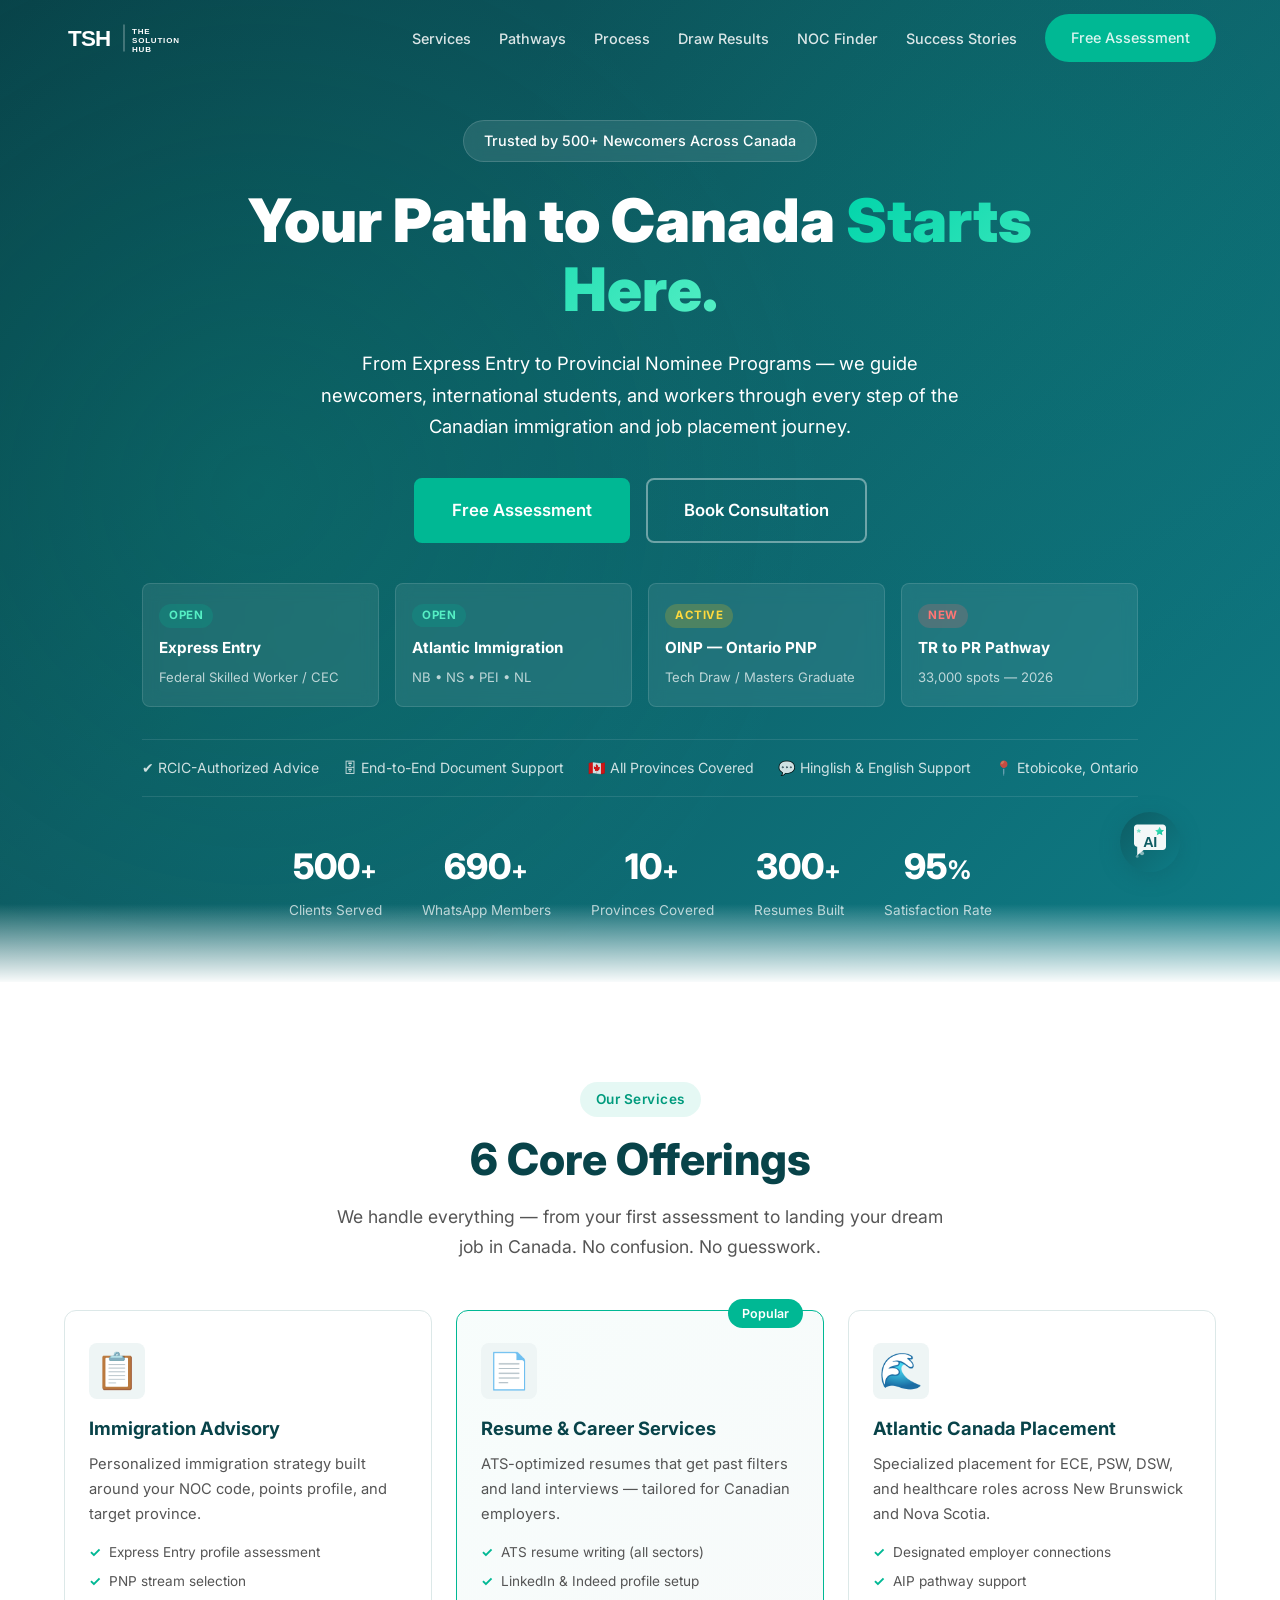
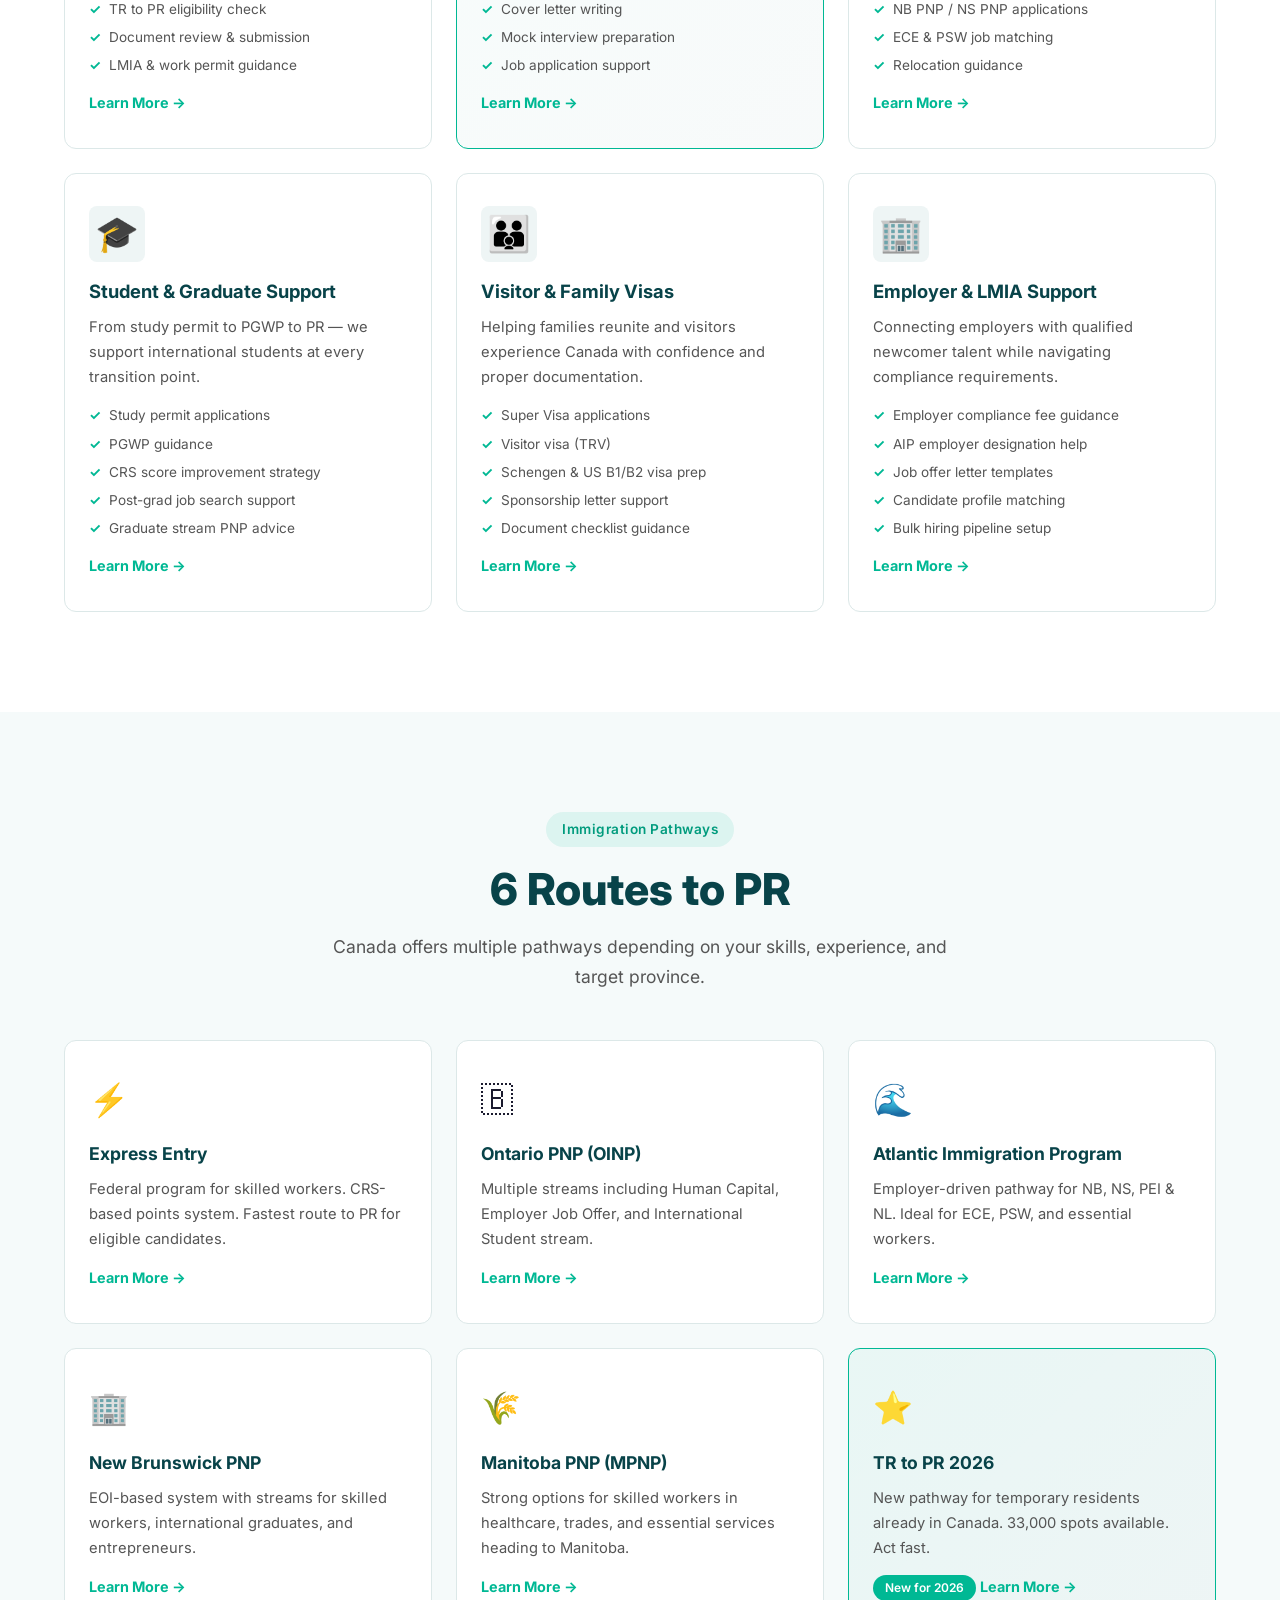
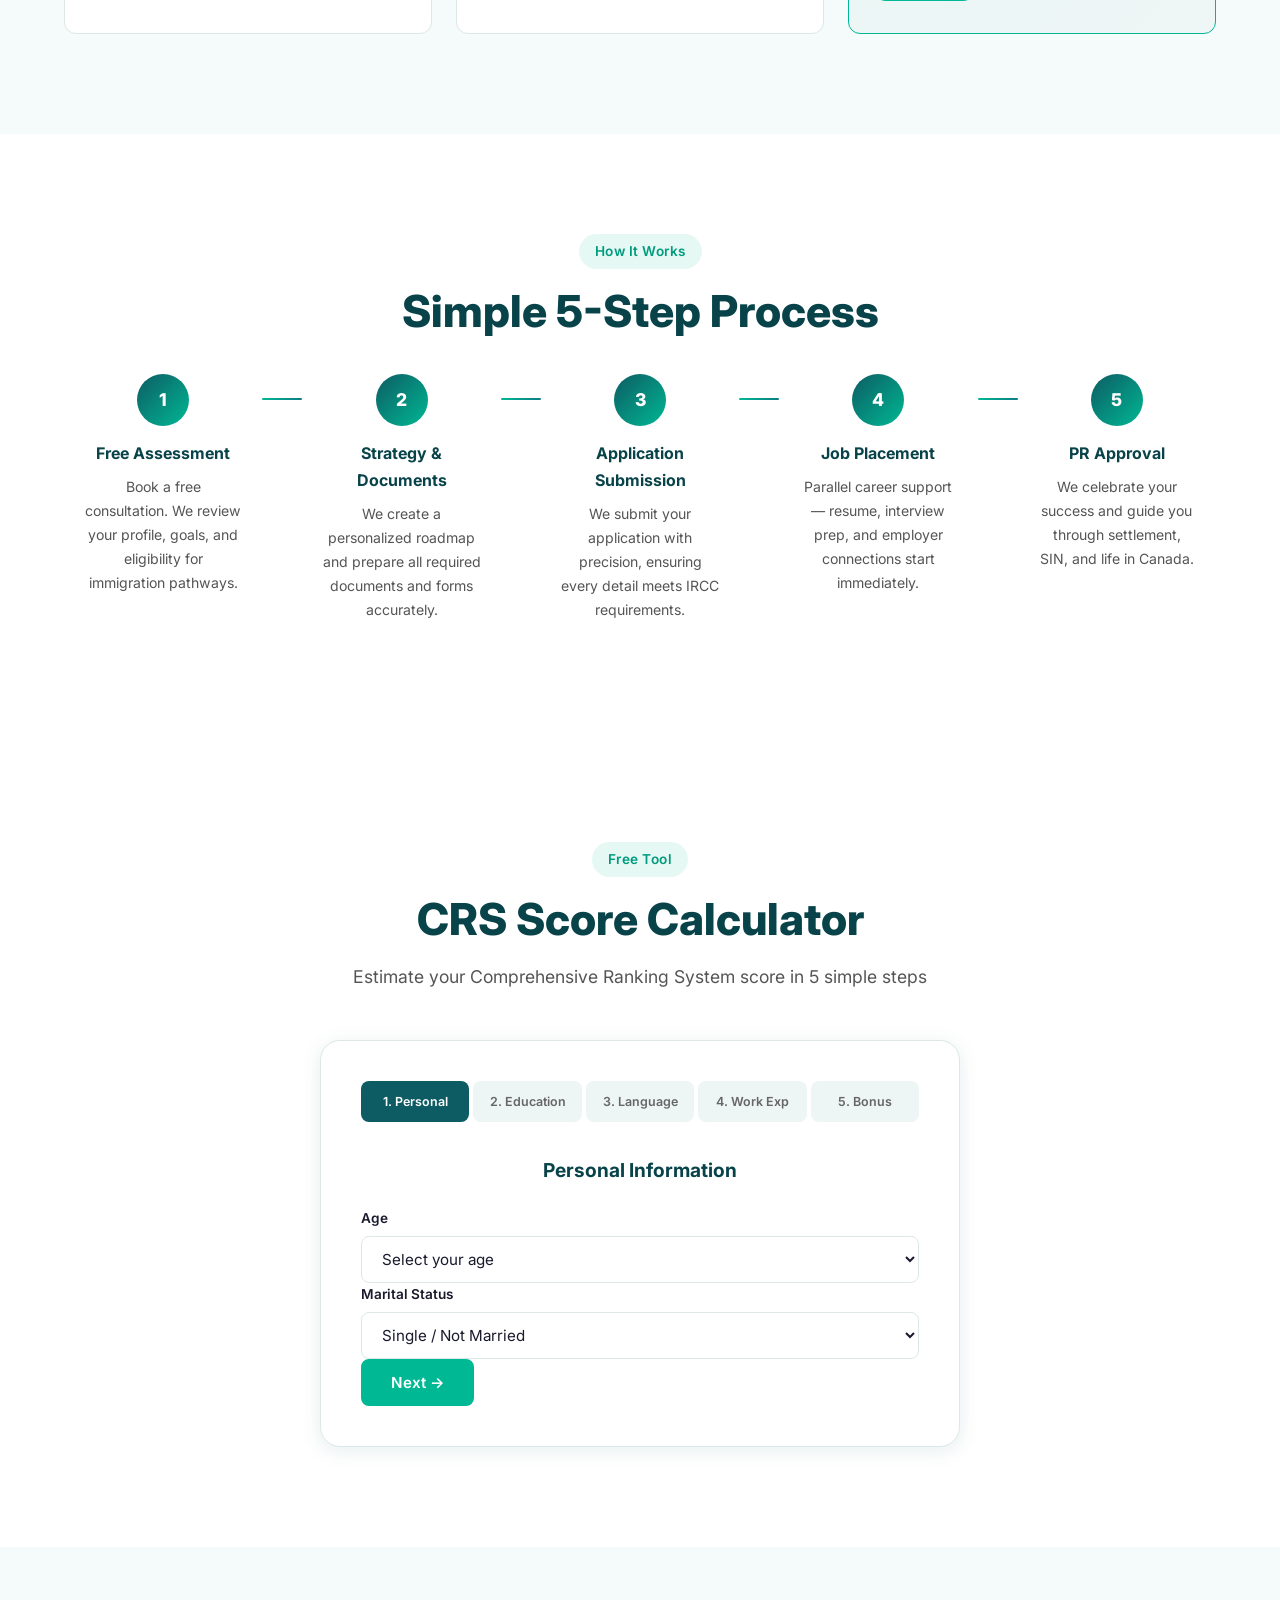
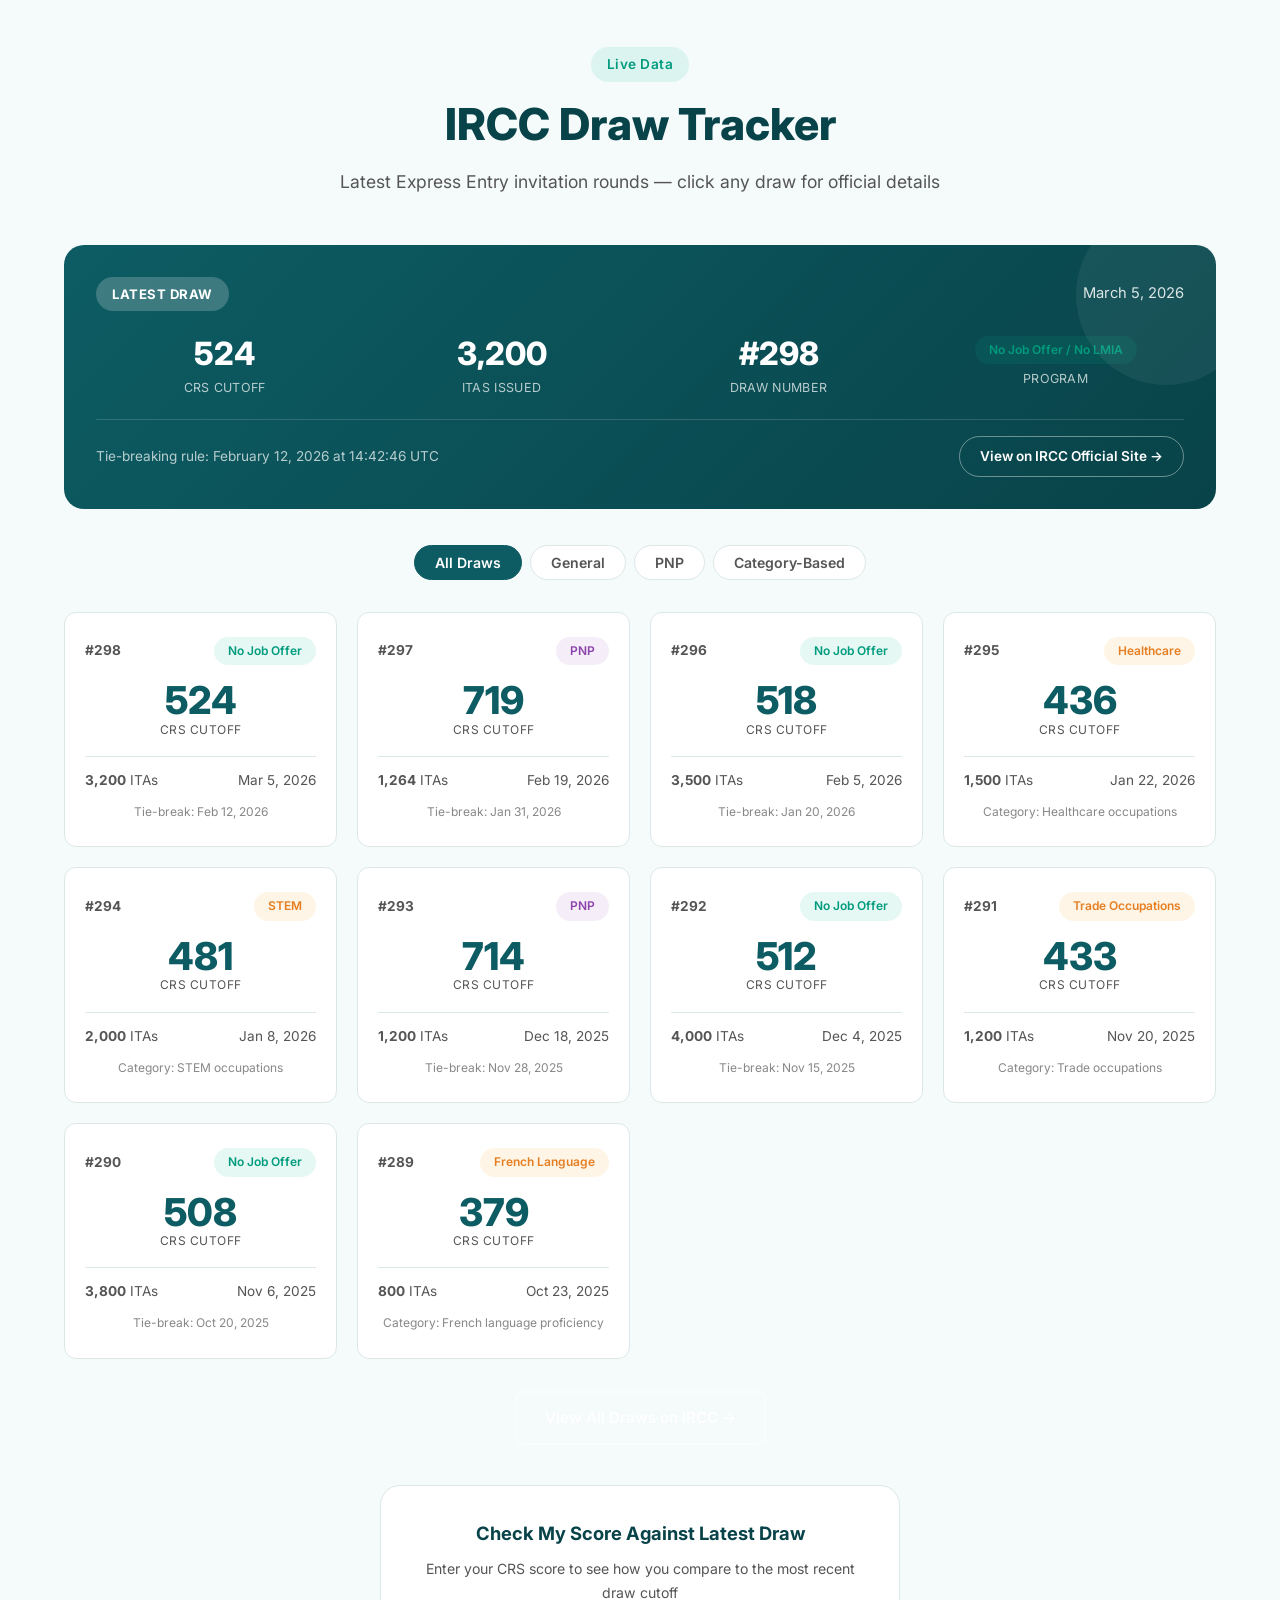
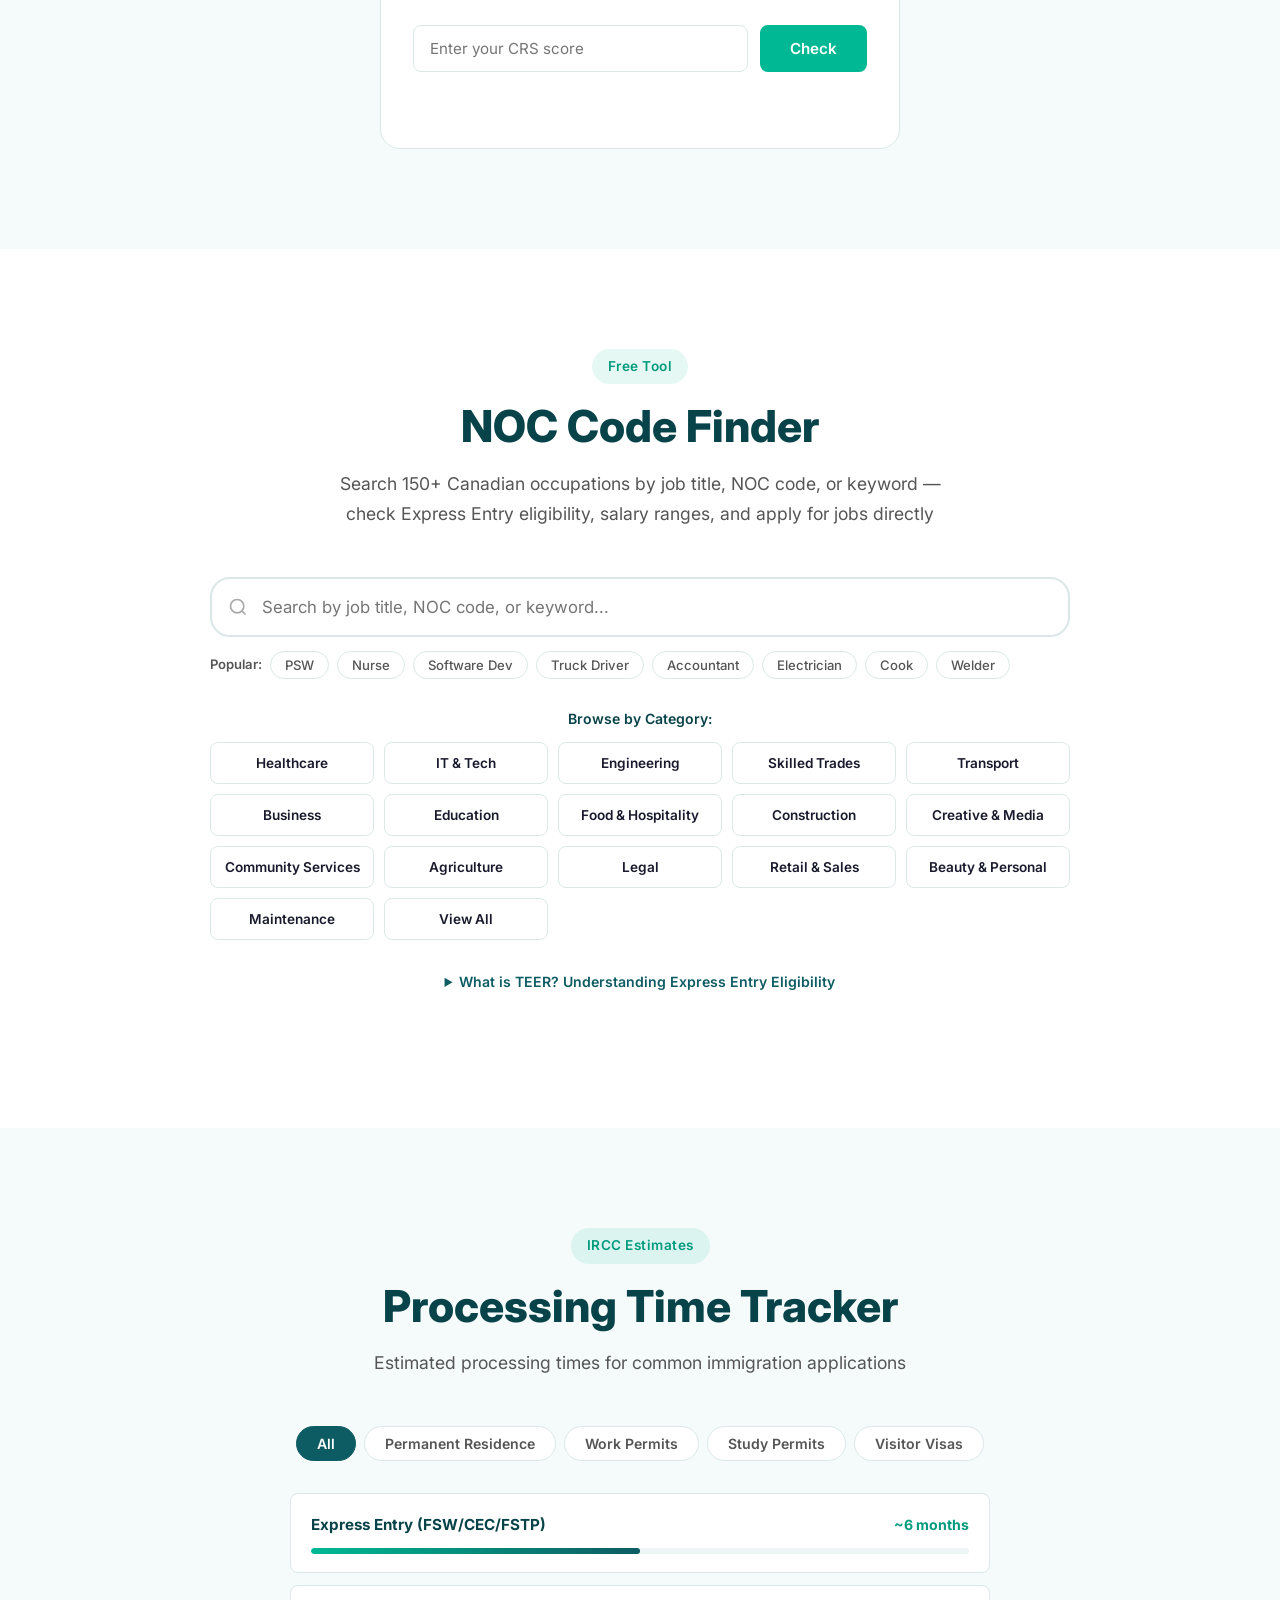
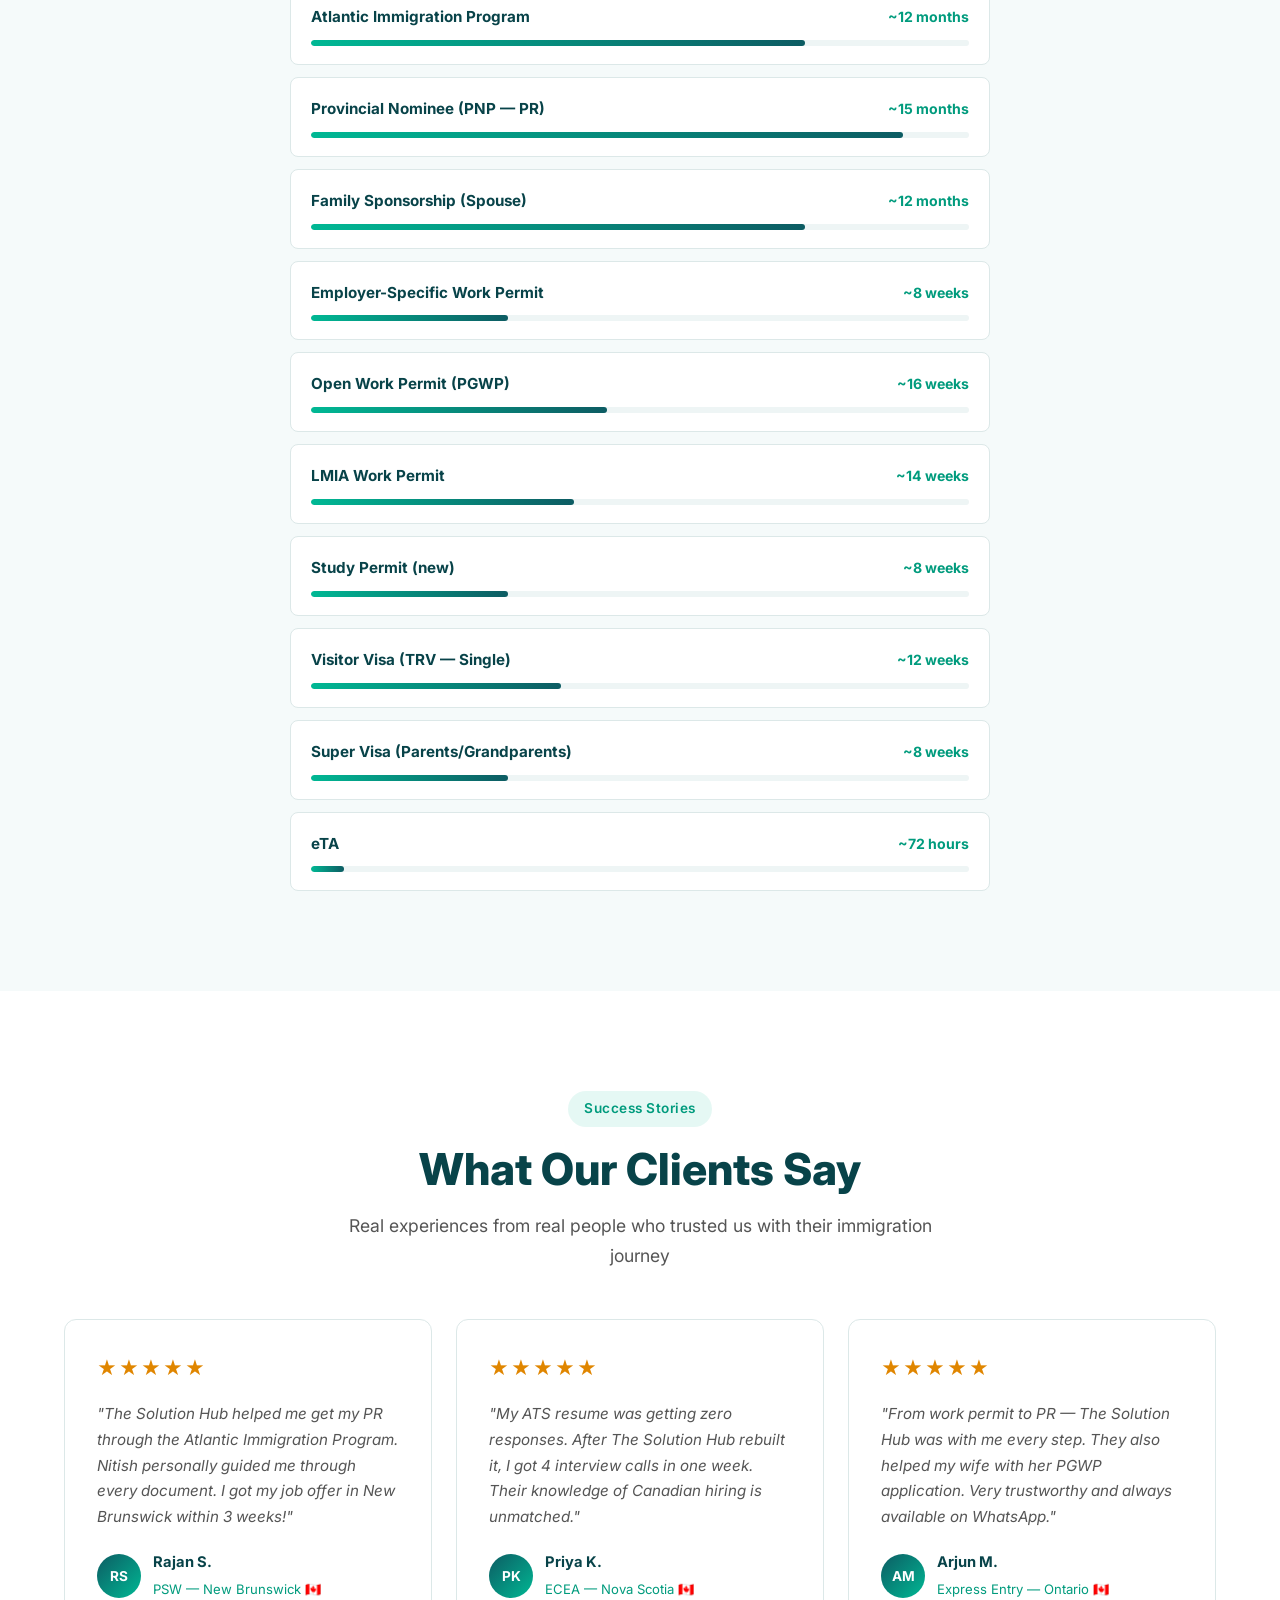
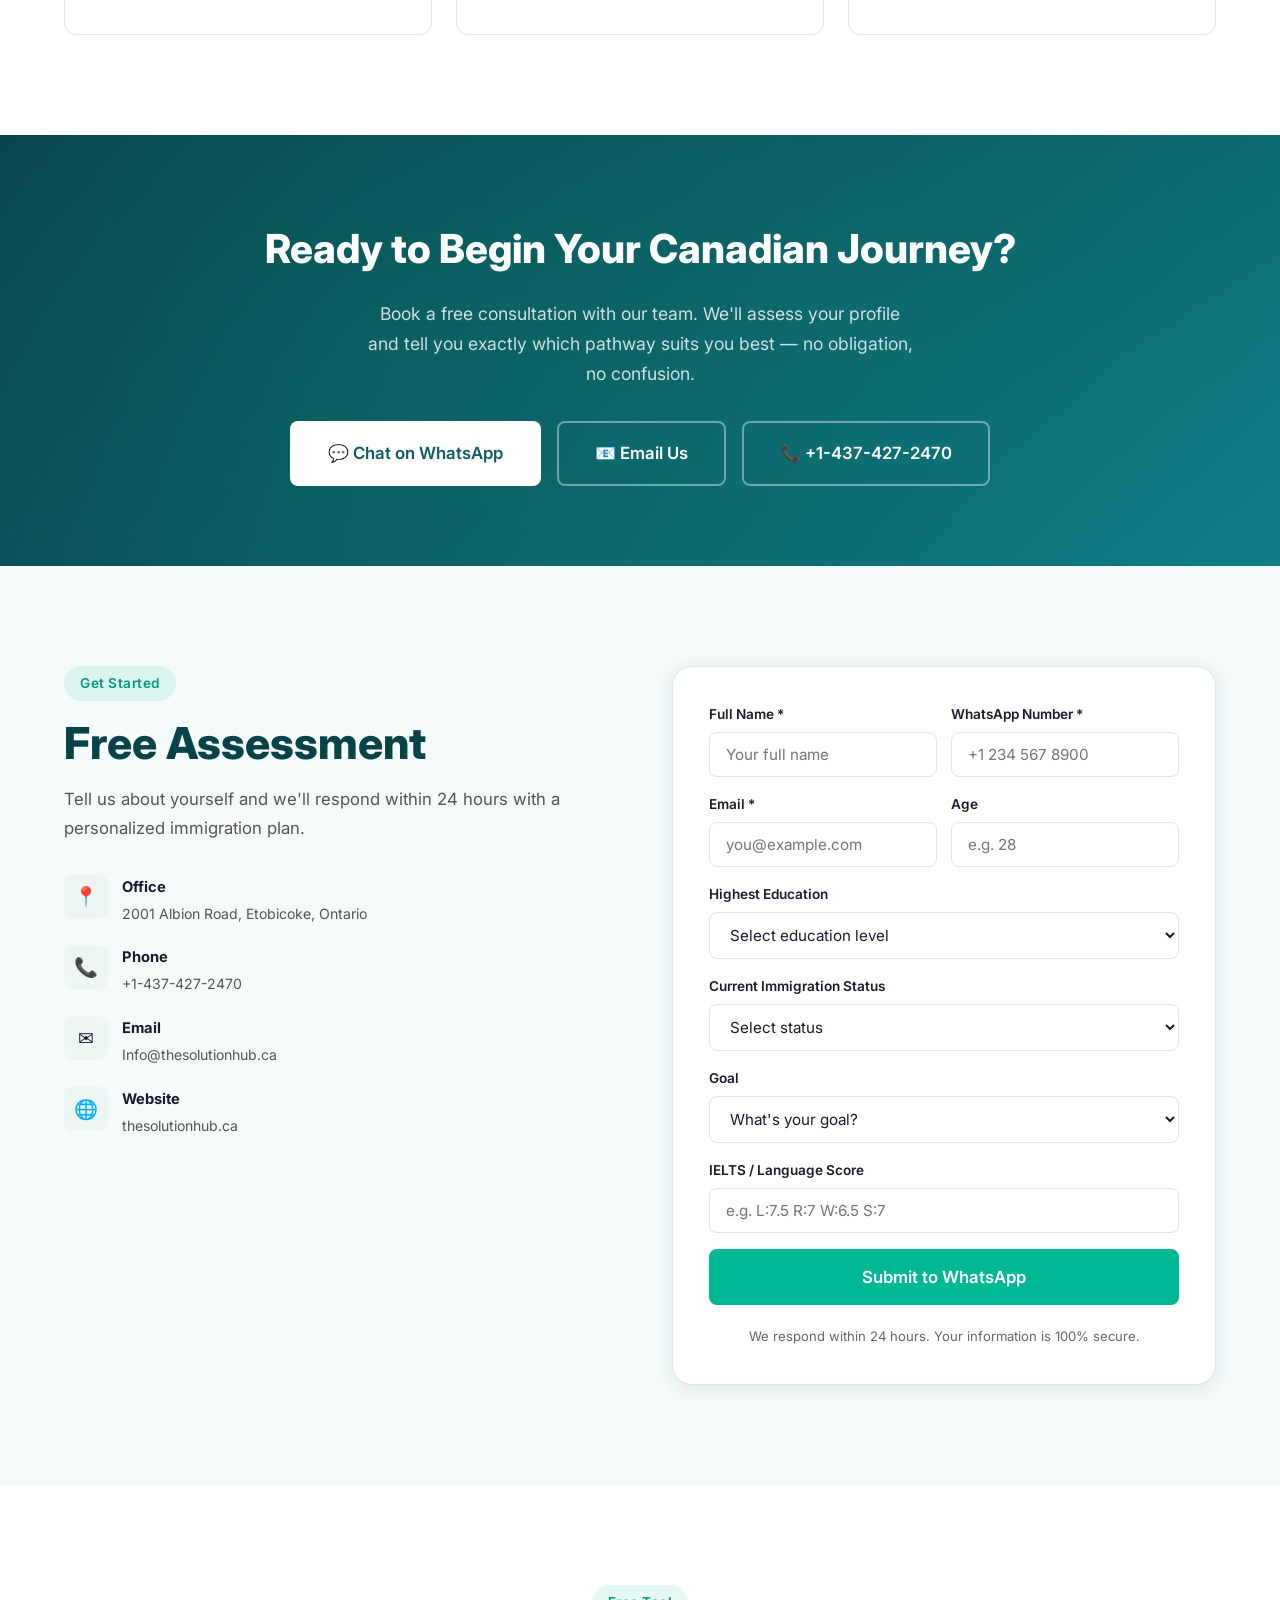
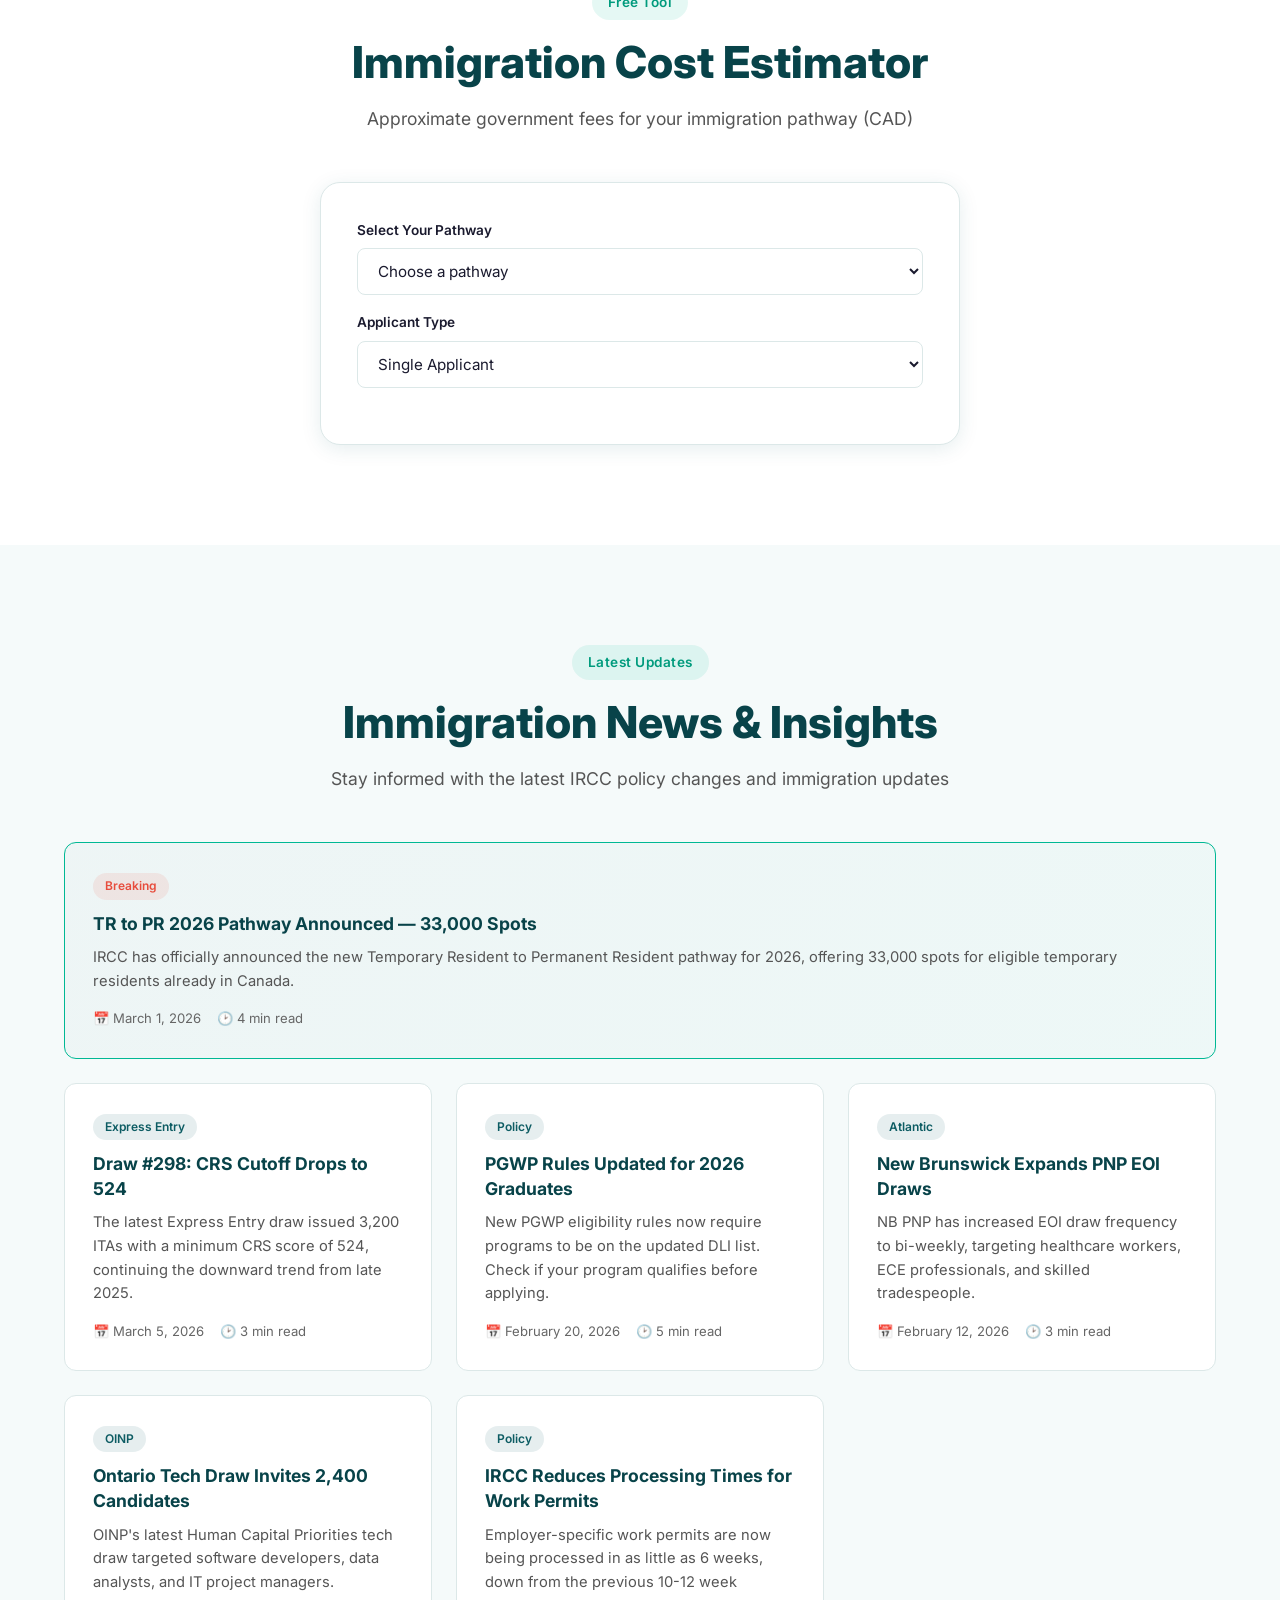
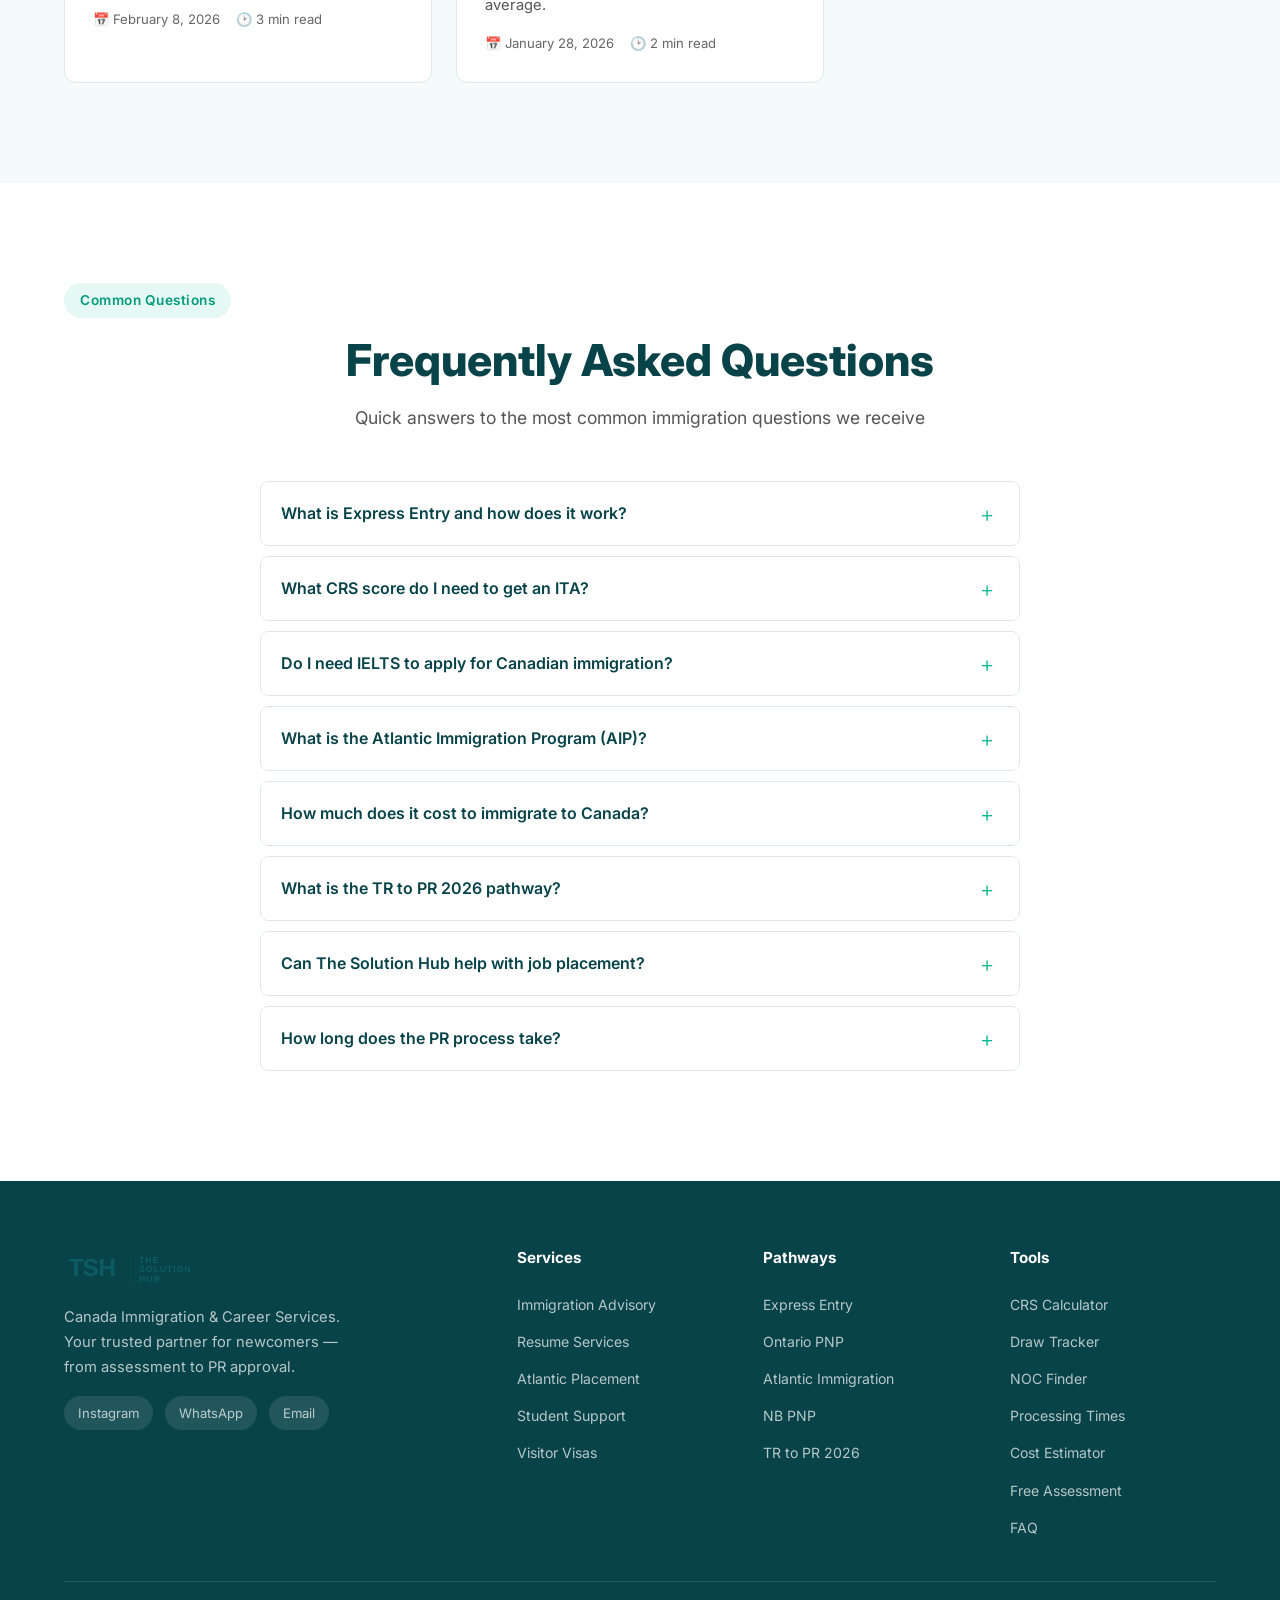
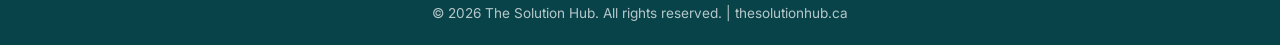
==== commit 21b42f73: "Add Instagram link to footer social section on all pages Co-Authored-By: Claude Opus 4.6 <noreply@an" ====
--- a/index.html
+++ b/index.html
@@ -1240,6 +1240,7 @@
           </a>
           <p>Canada Immigration &amp; Career Services. Your trusted partner for newcomers — from assessment to PR approval.</p>
           <div class="footer-social">
+            <a href="https://www.instagram.com/thesolutionhub_/" target="_blank" rel="noopener noreferrer" title="Instagram">Instagram</a>
             <a href="https://wa.me/14374272470" target="_blank" rel="noopener noreferrer" title="WhatsApp">WhatsApp</a>
             <a href="mailto:Info@thesolutionhub.ca" title="Email">Email</a>
           </div>
--- a/style.css
+++ b/style.css
@@ -677,7 +677,7 @@
 
 /* ===== Back to Top Button ===== */
 .back-to-top {
-  position: fixed; bottom: 28px; right: 172px; z-index: 998;
+  position: fixed; bottom: 100px; right: 28px; z-index: 998;
   width: 46px; height: 46px; border-radius: 50%;
   background: linear-gradient(135deg, var(--primary), var(--primary-light));
   color: var(--white); border: none; cursor: pointer;
--- a/chatbot/chatbot.css
+++ b/chatbot/chatbot.css
@@ -27,6 +27,12 @@
   height: 28px;
   fill: #fff;
   transition: transform 0.3s;
+}
+.cb-logo-img {
+  width: 48px;
+  height: 48px;
+  pointer-events: none;
+  border-radius: 50%;
 }
 .chatbot-bubble .cb-icon-close { display: none; }
 .chatbot-bubble.open .cb-icon-chat { display: none; }
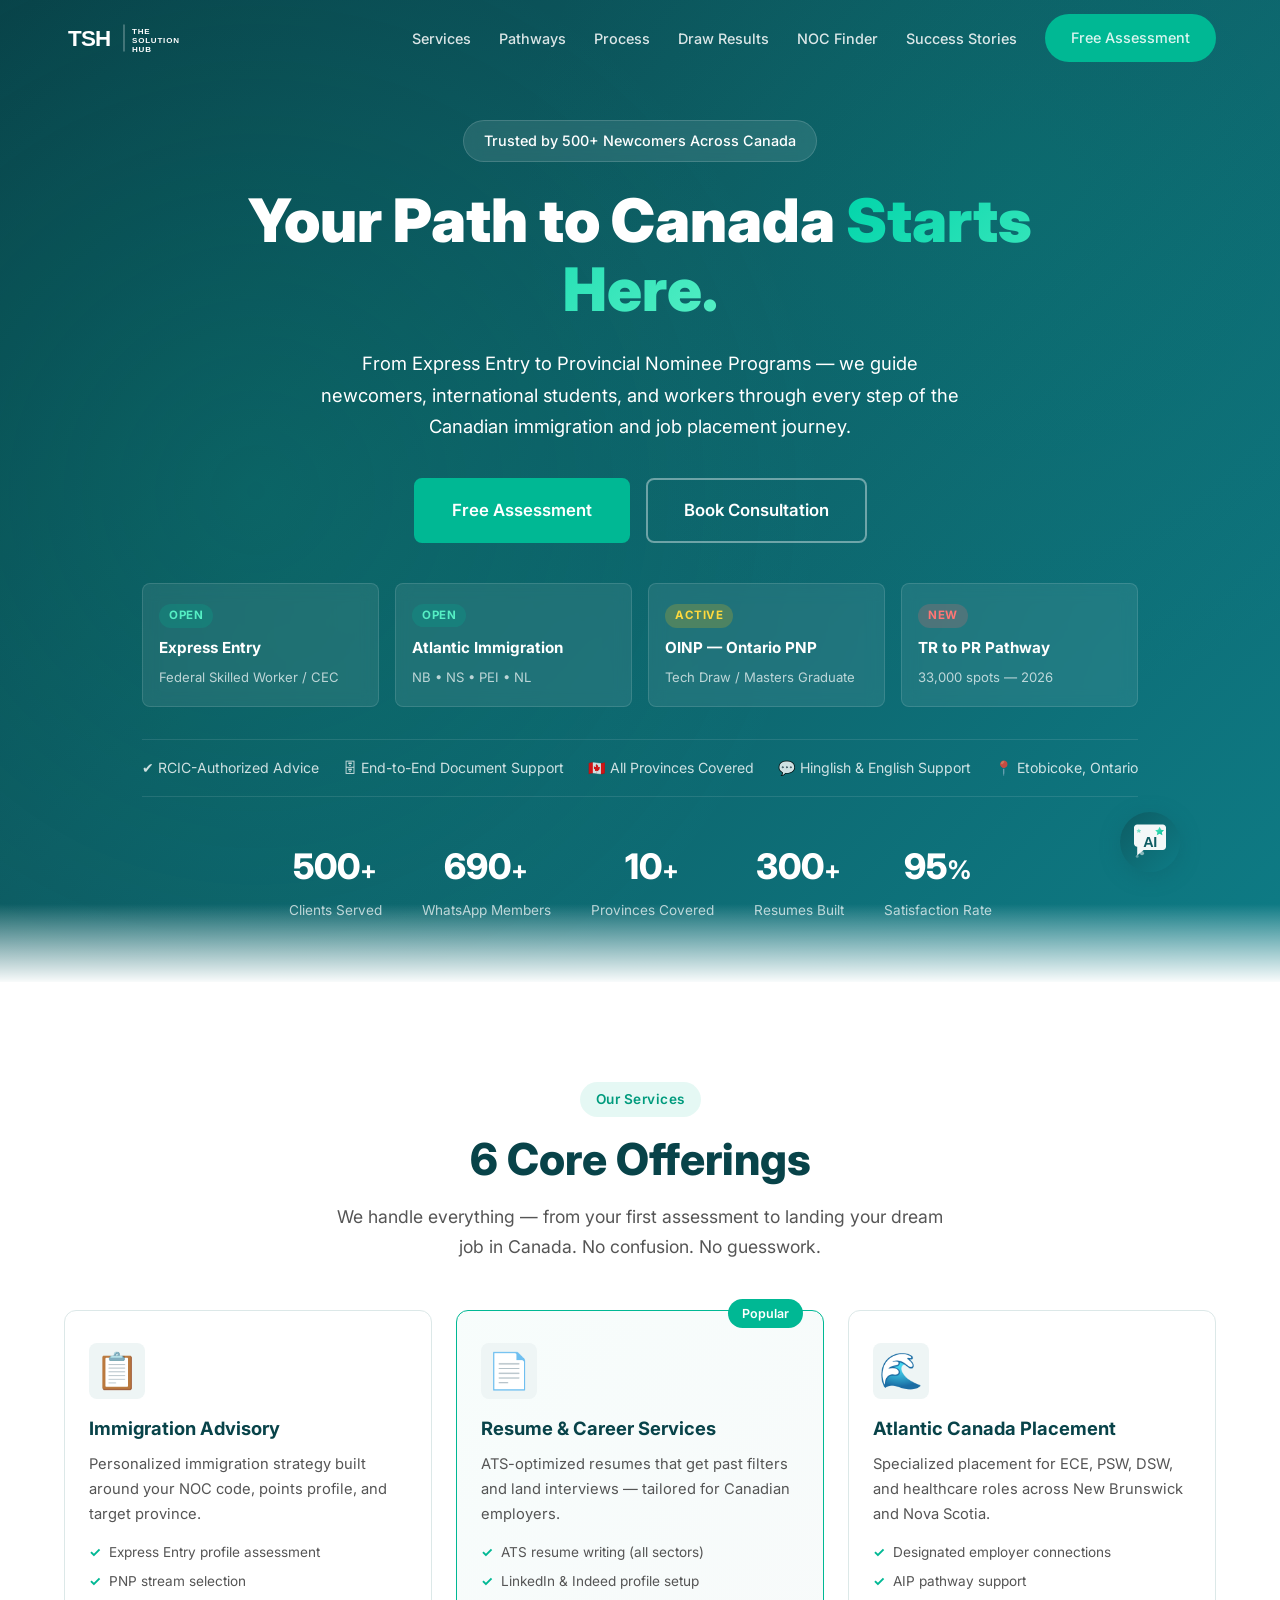
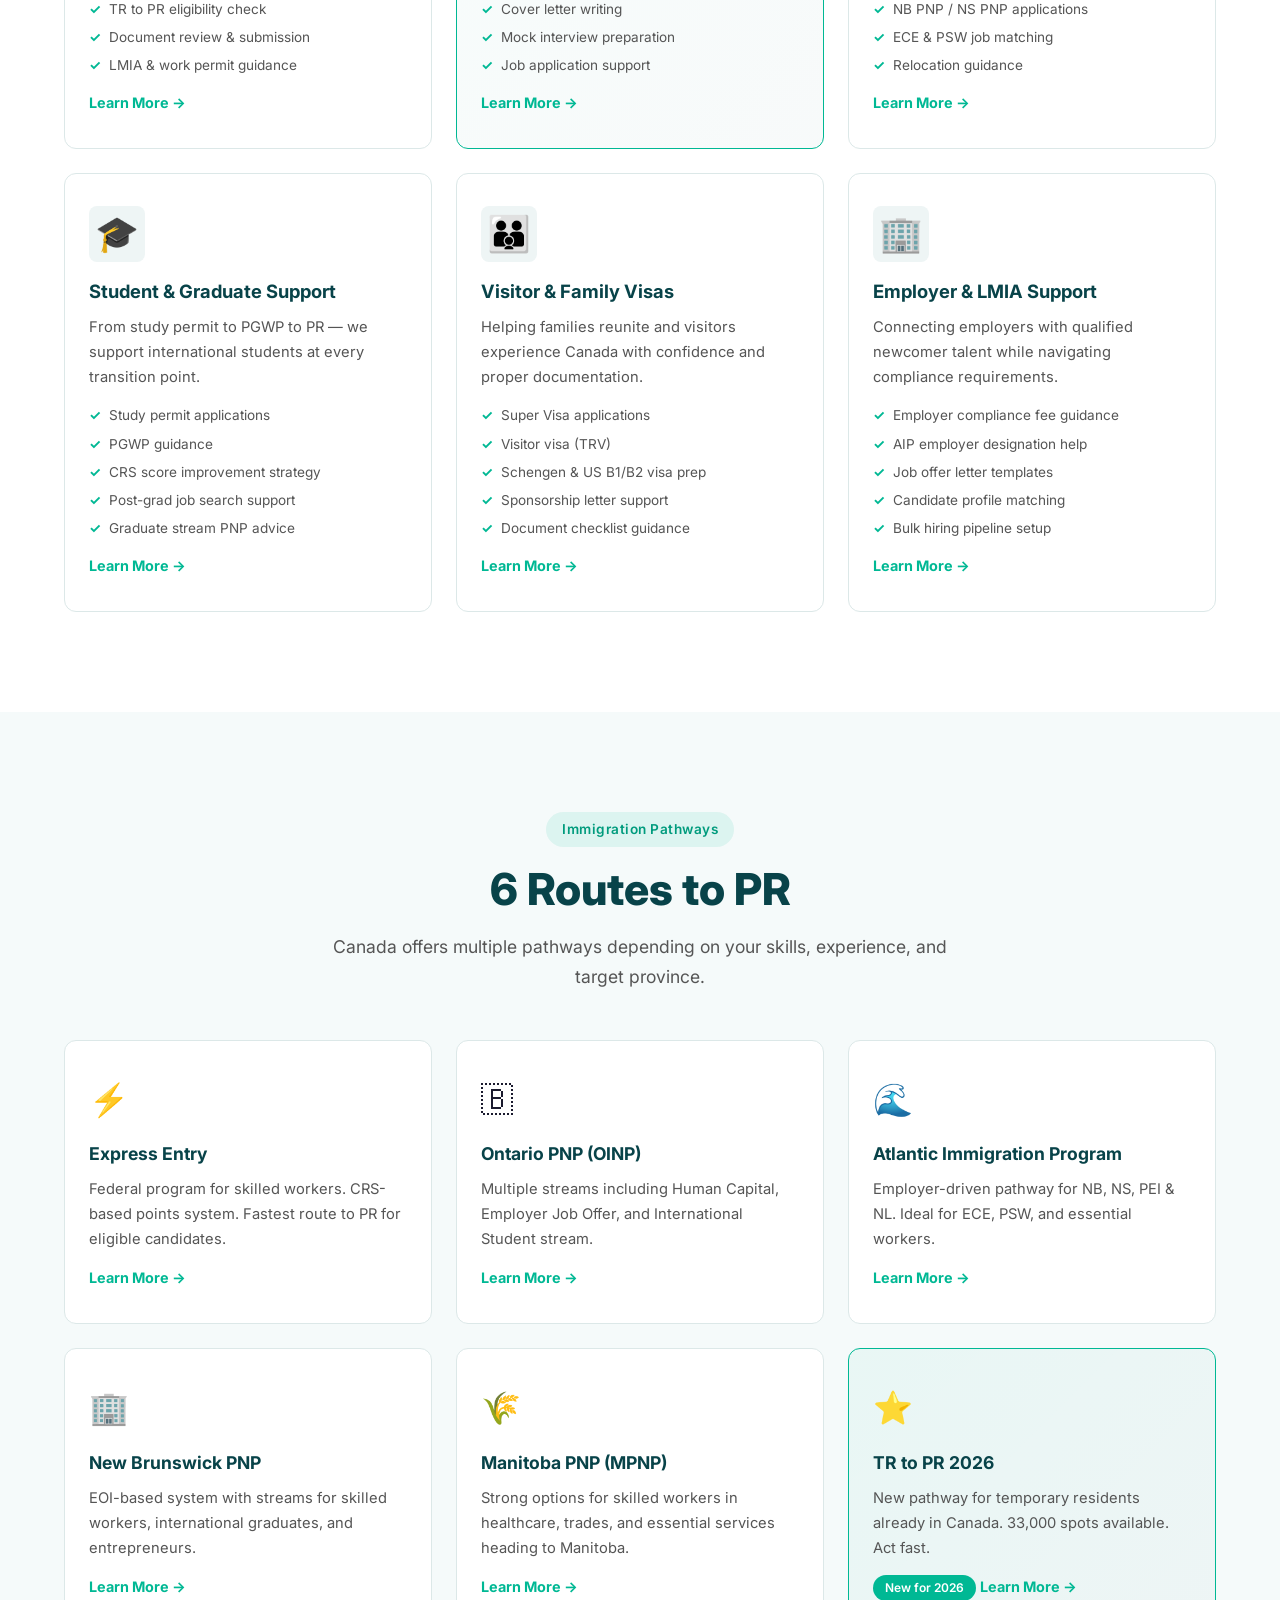
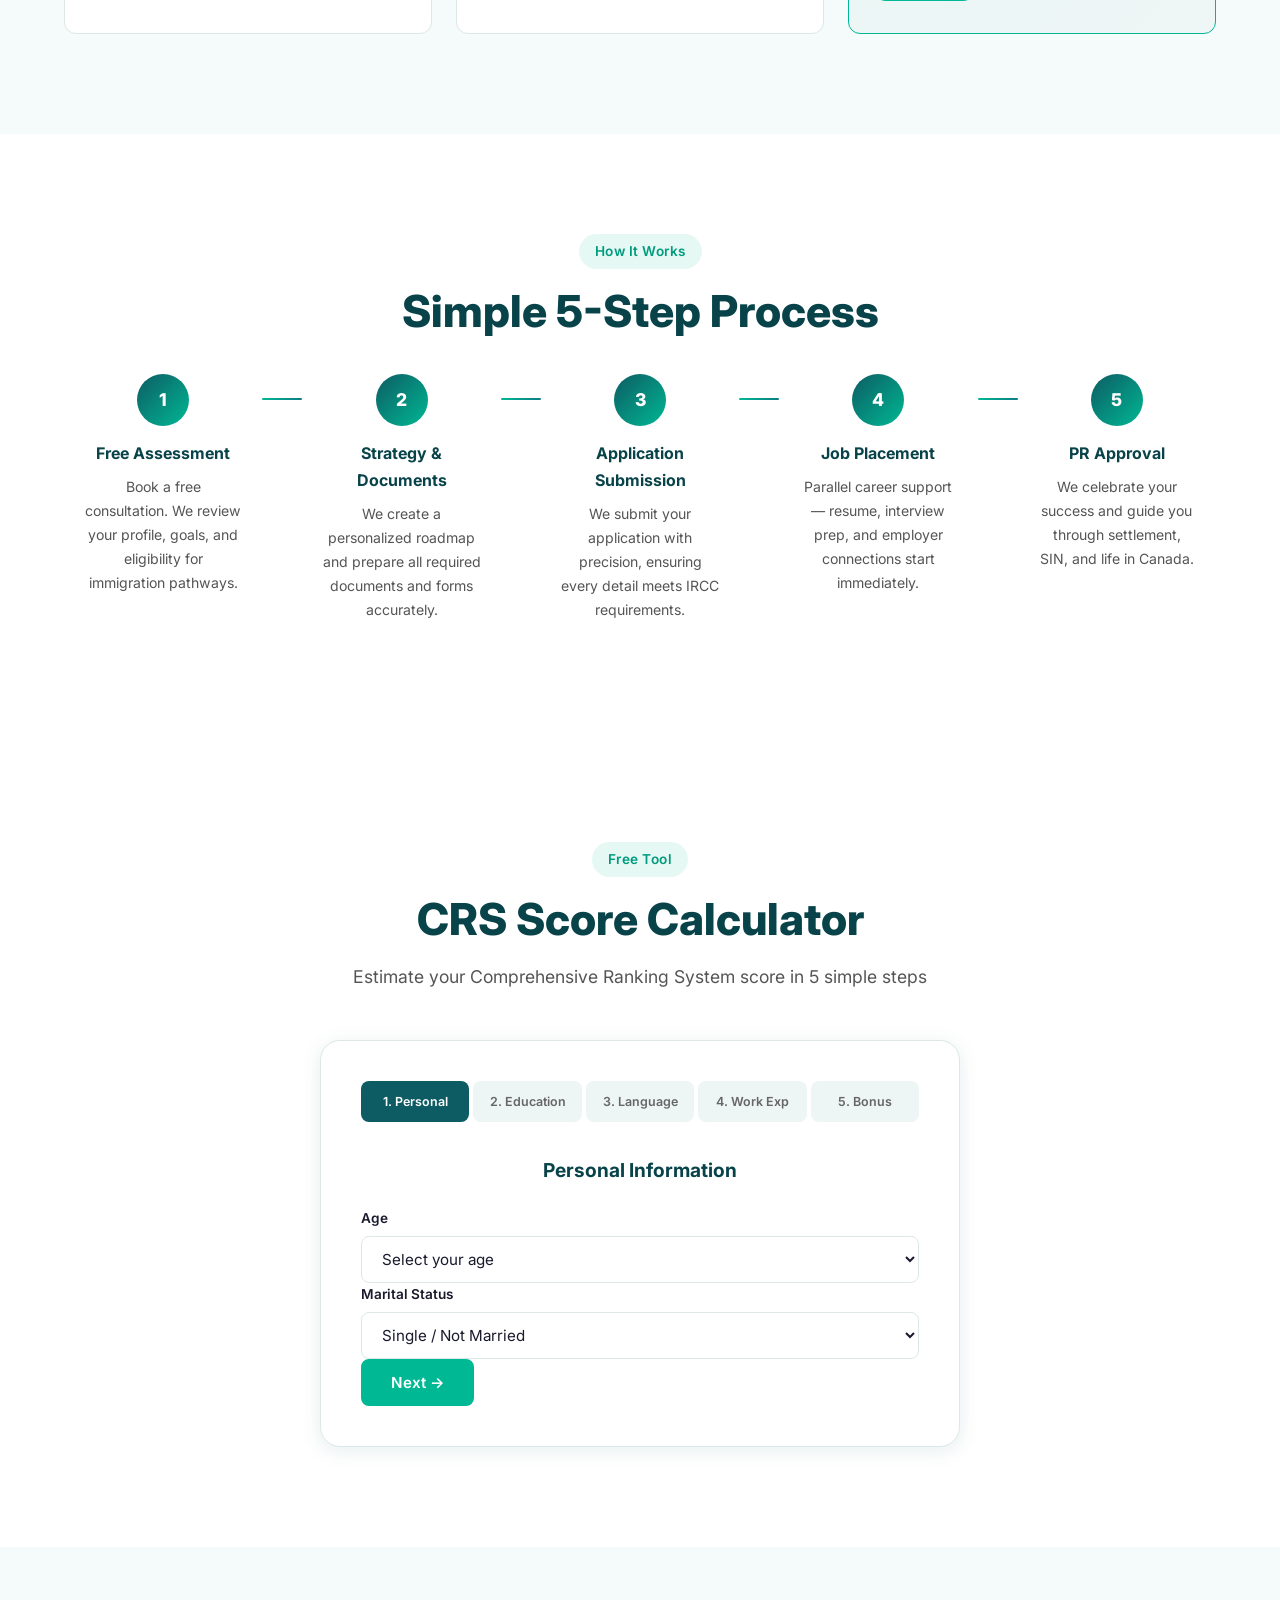
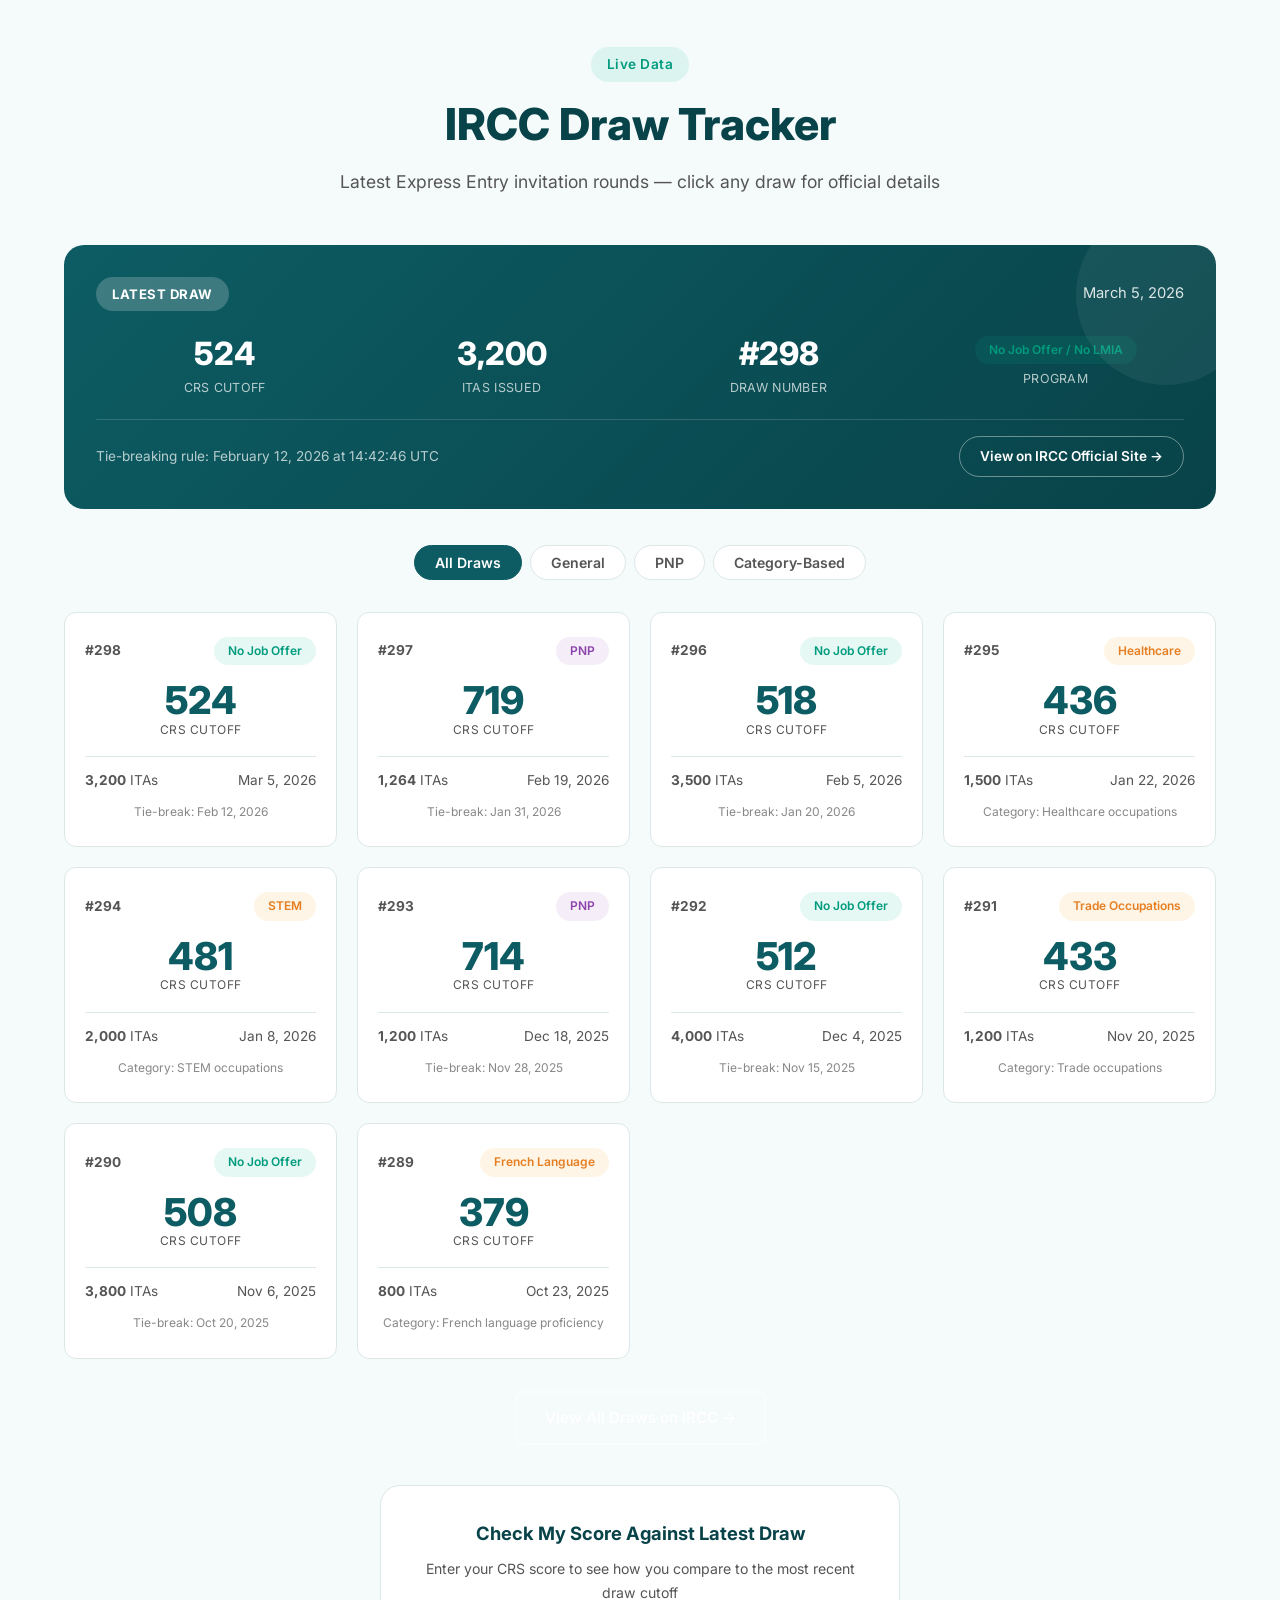
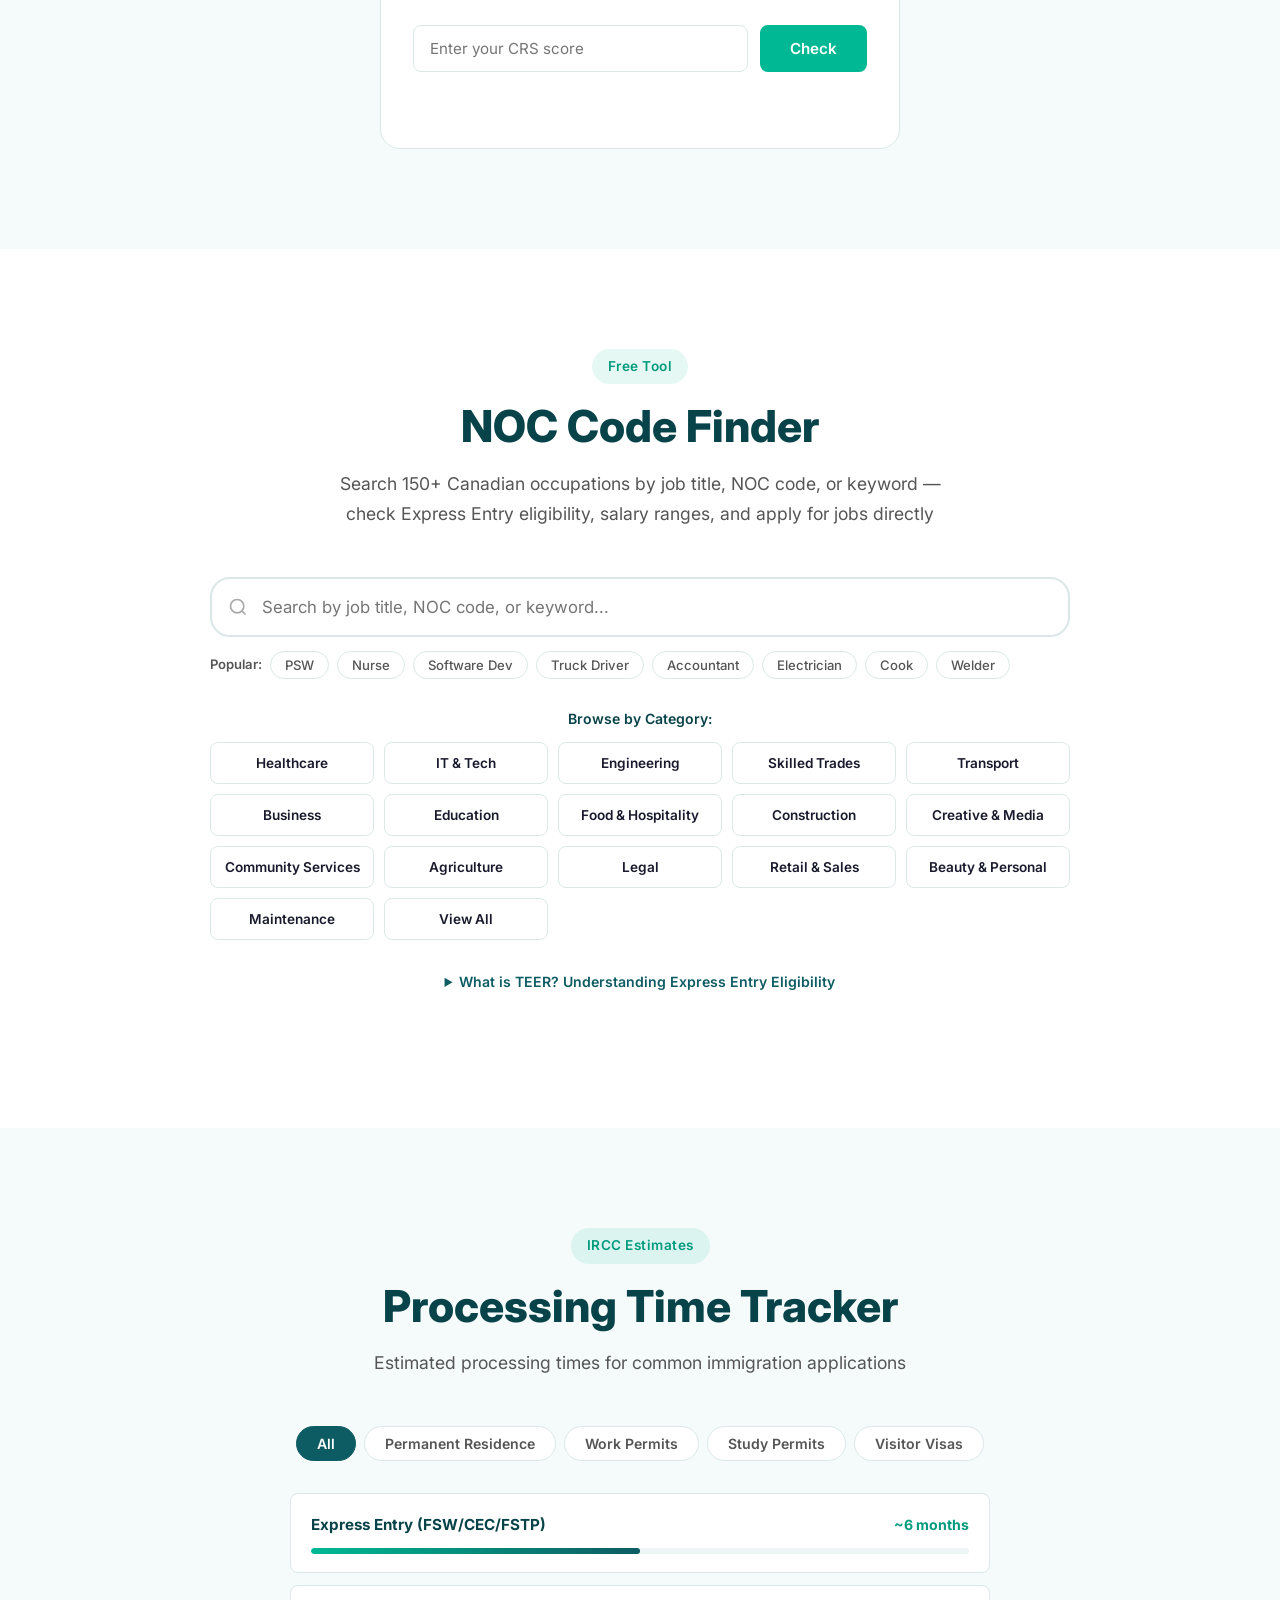
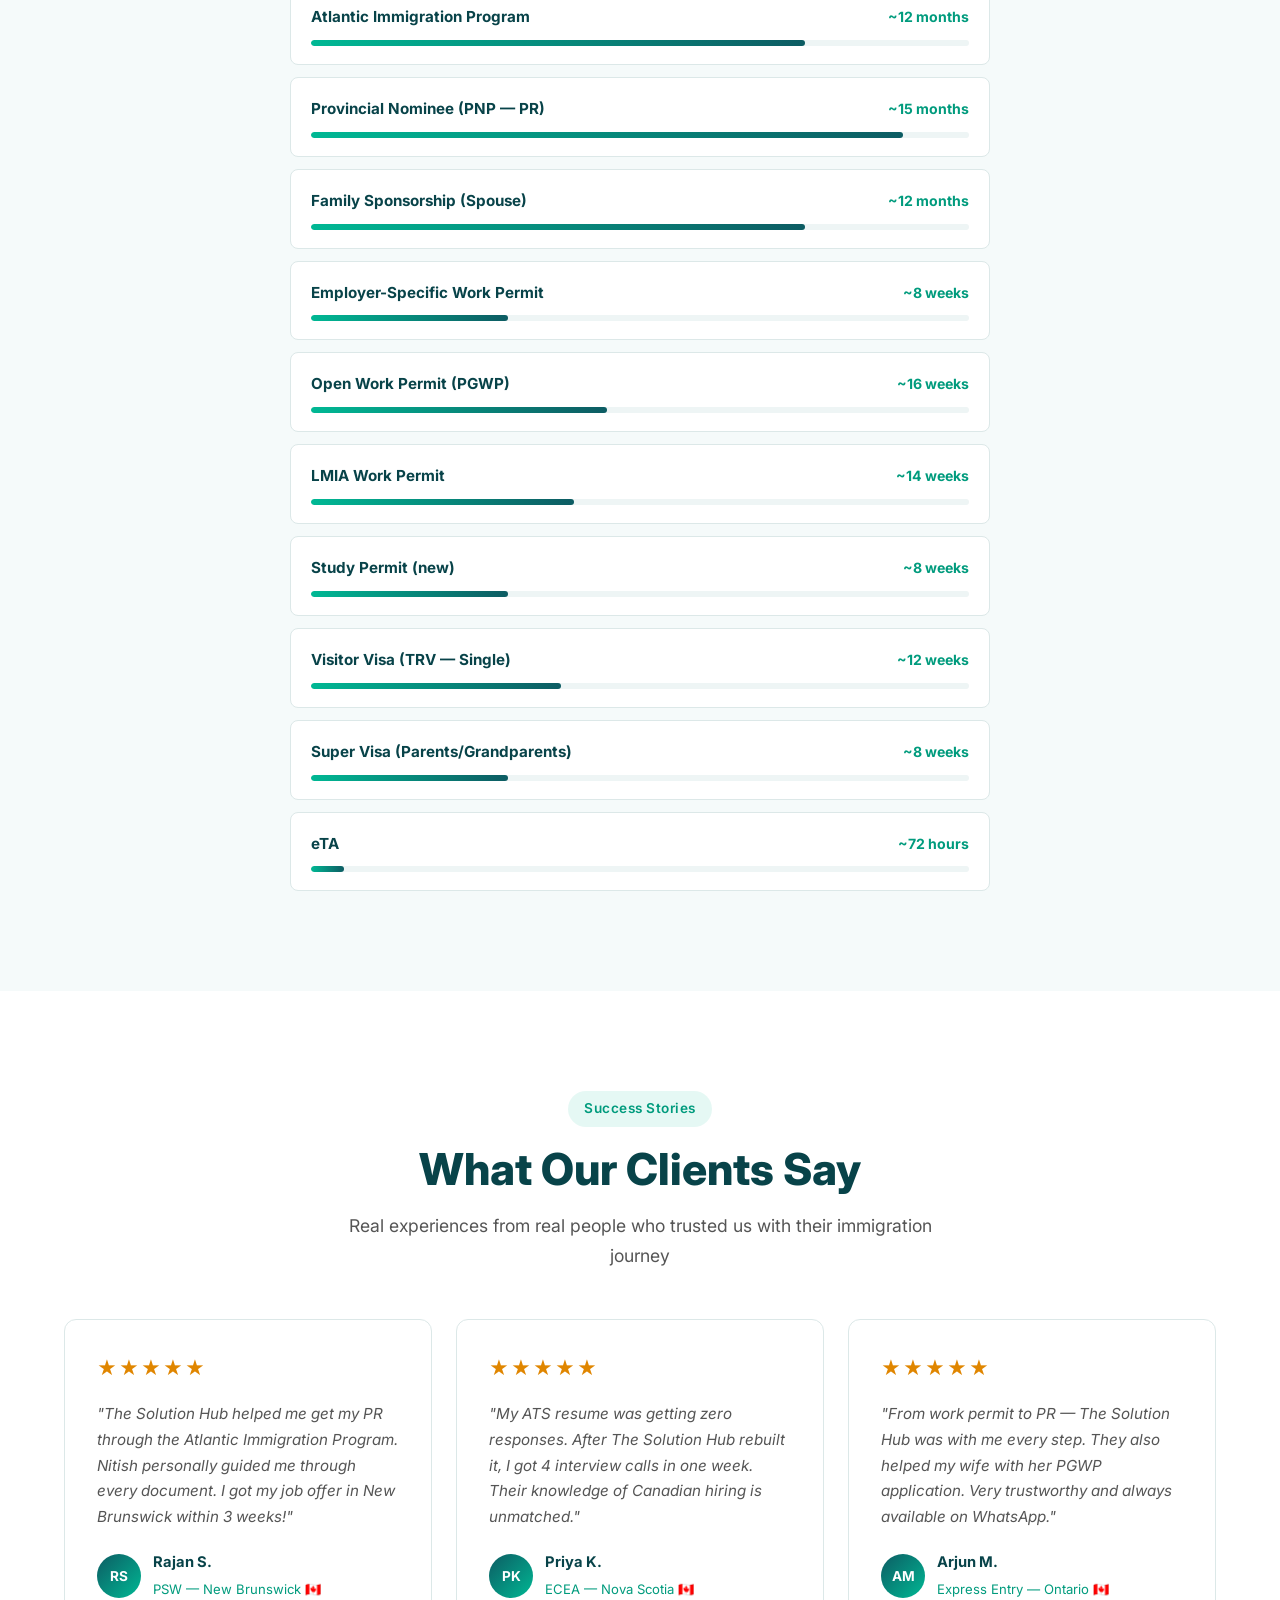
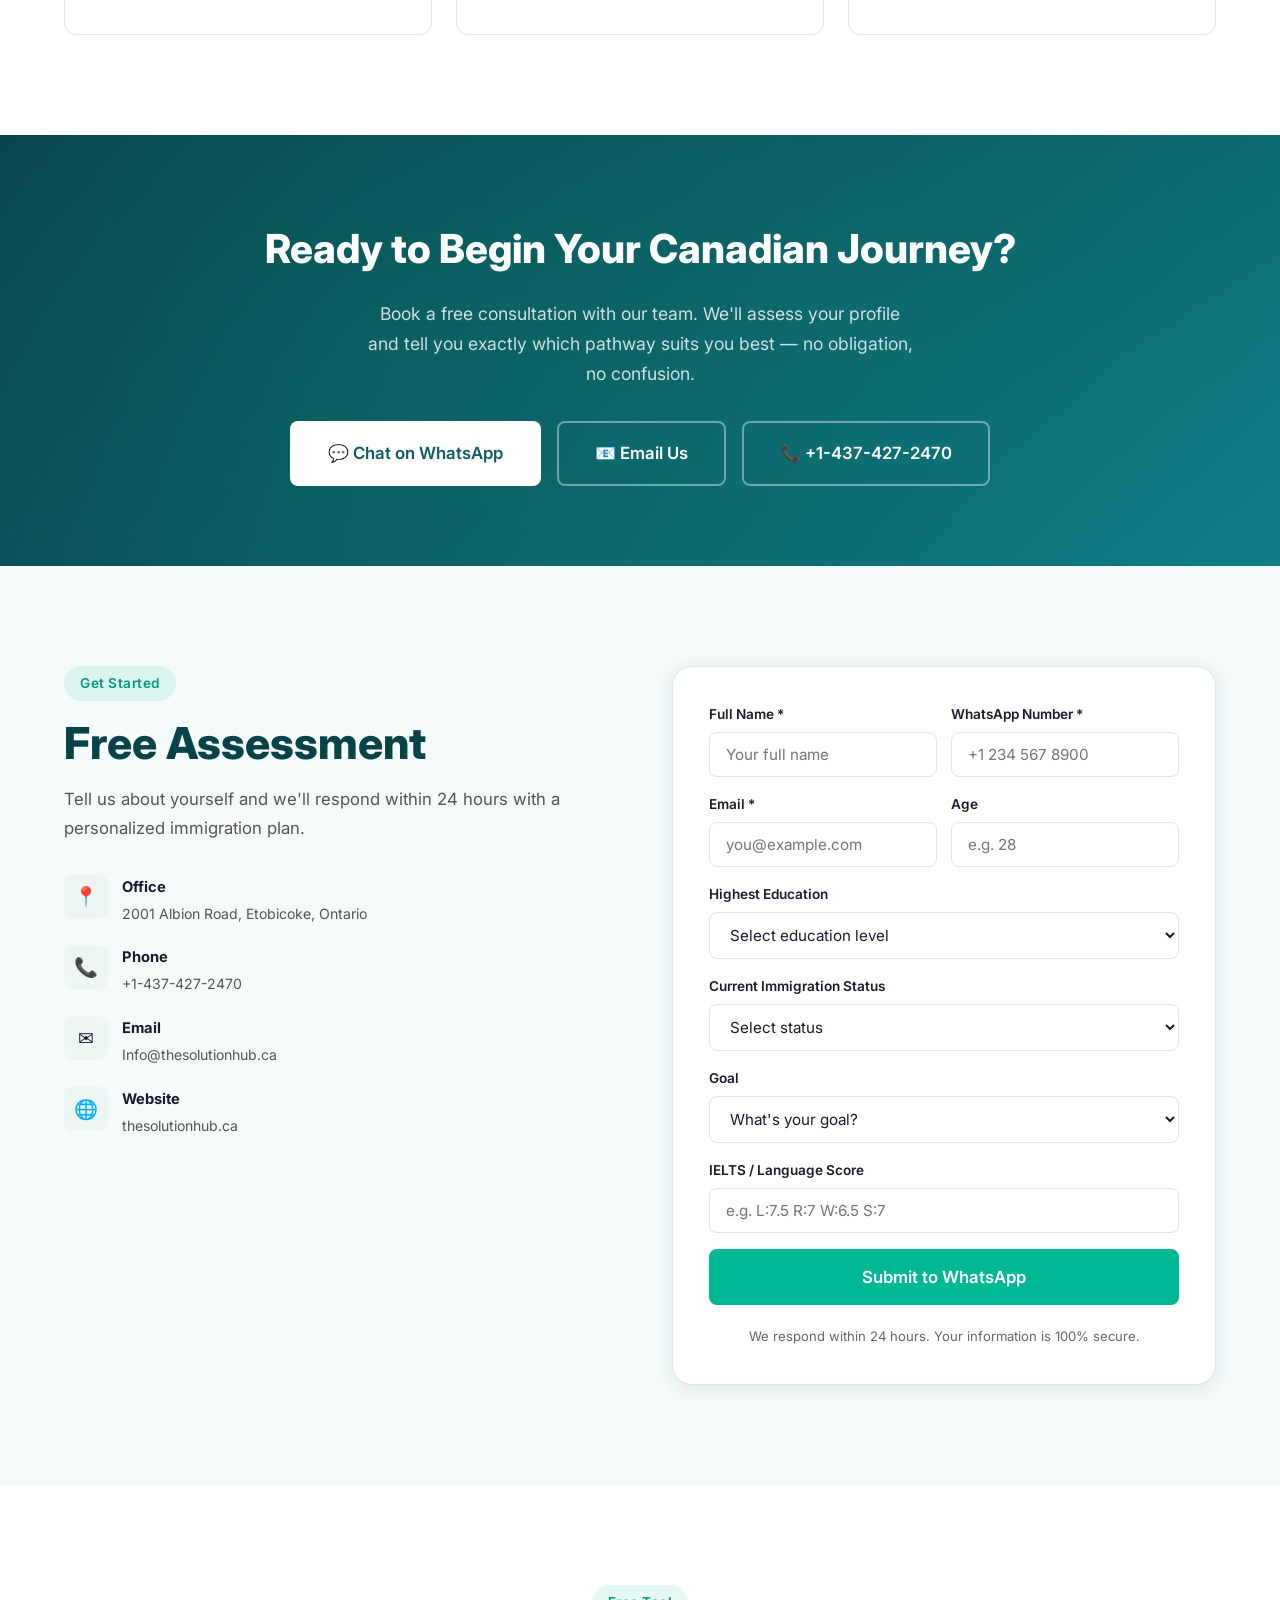
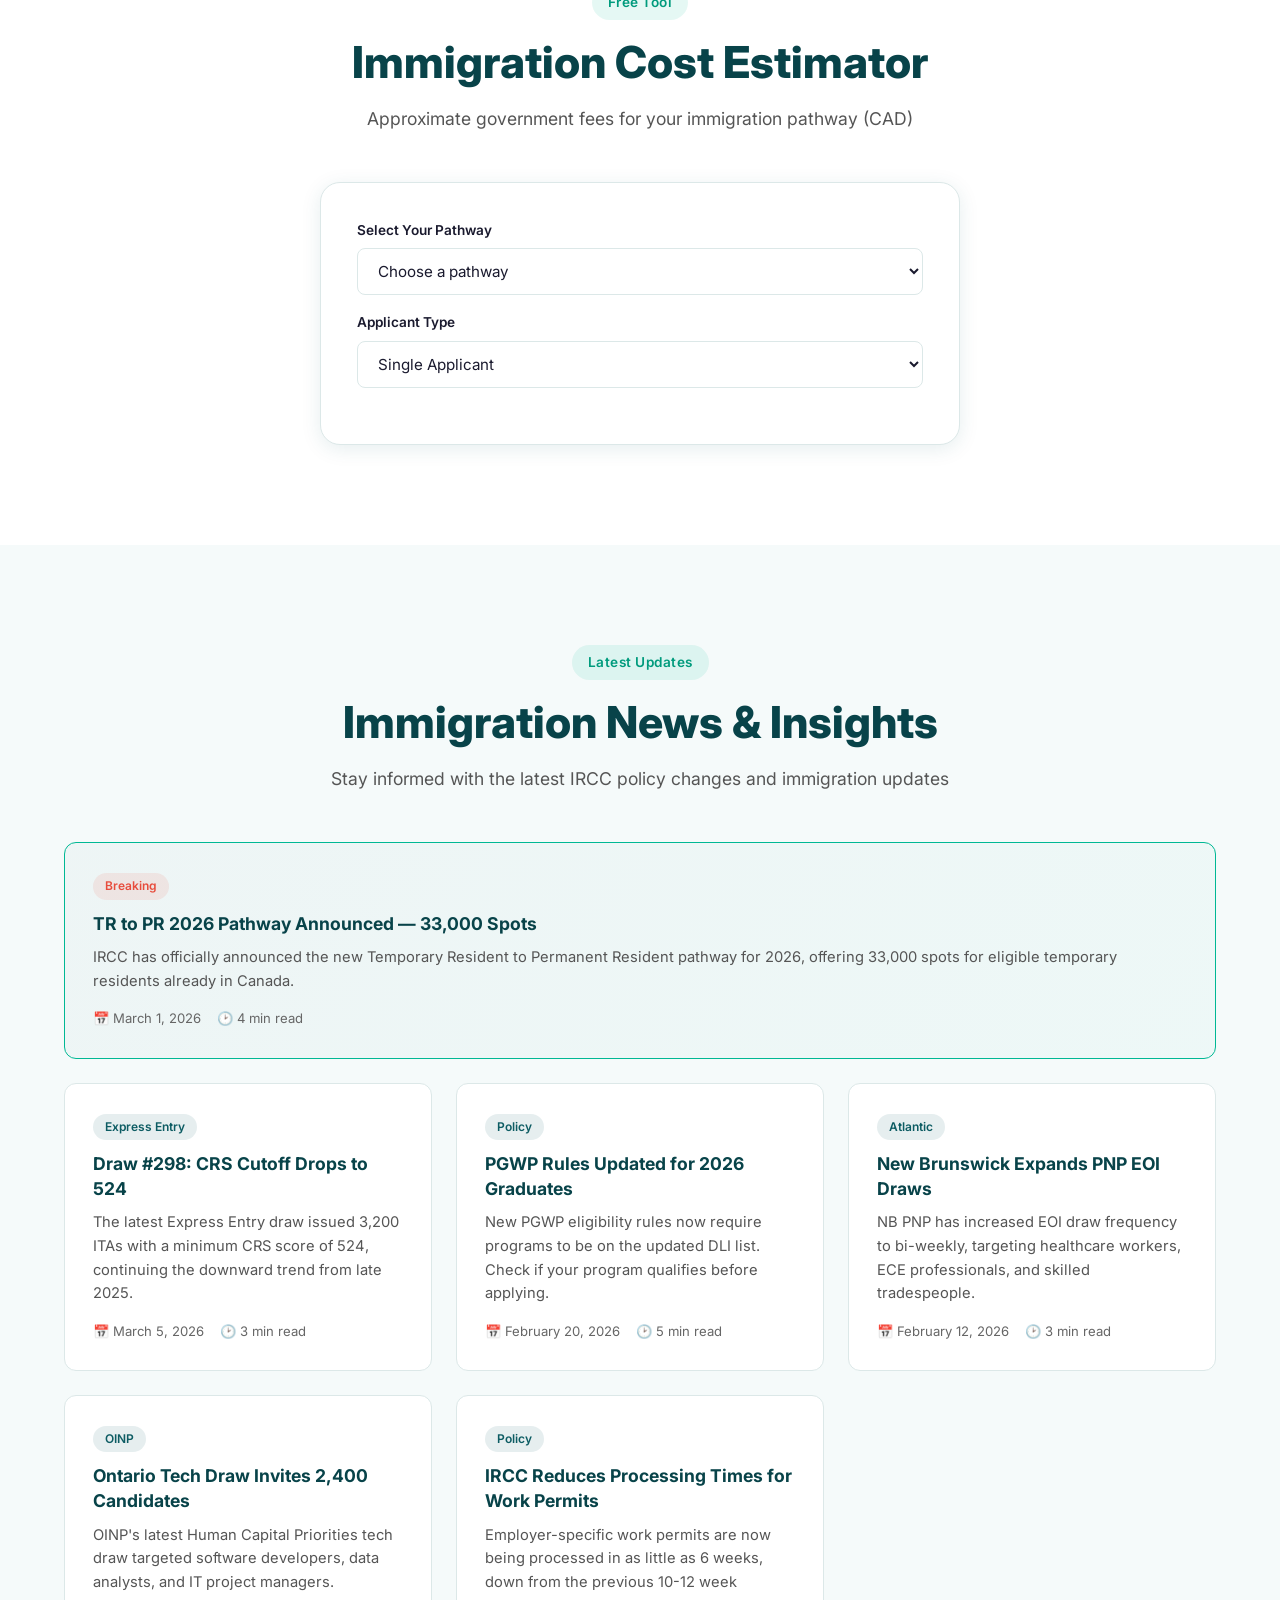
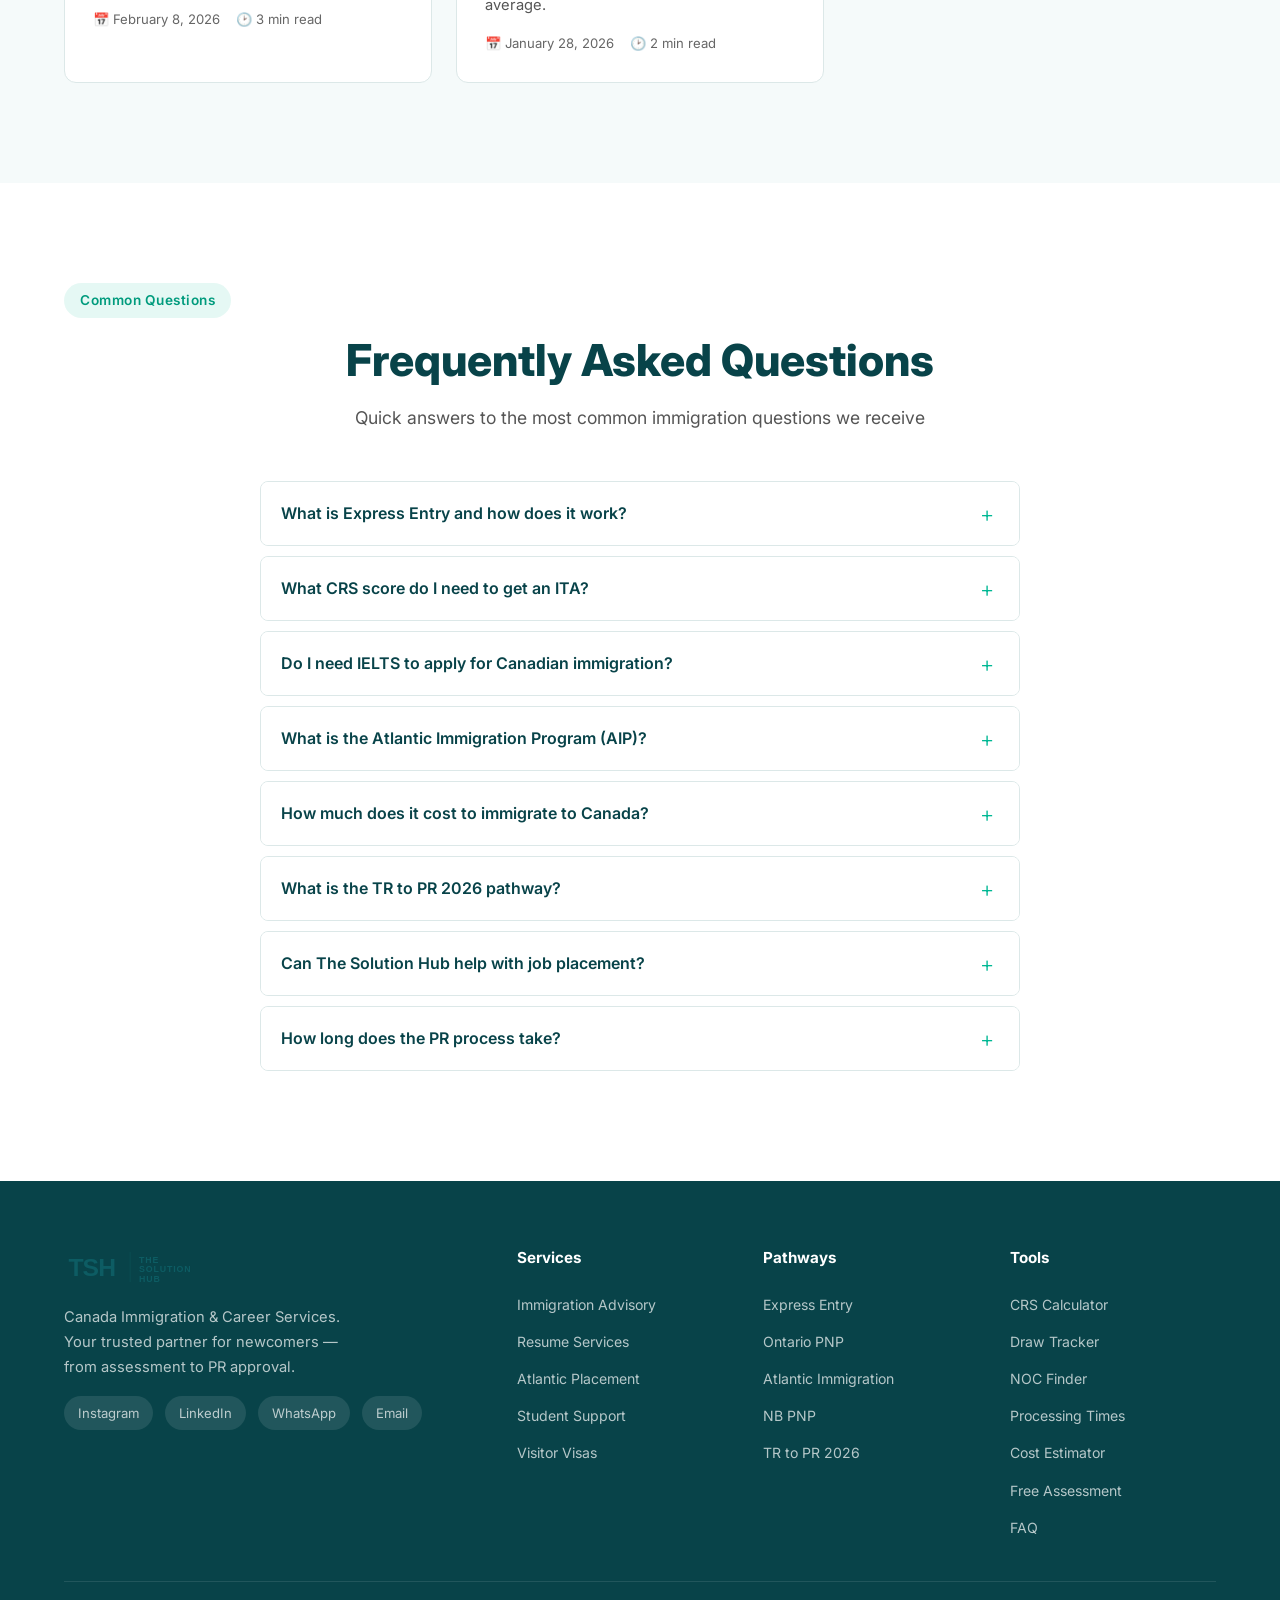
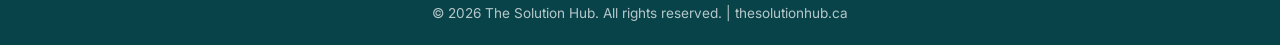
==== commit a3b8055a: "Add LinkedIn link to footer social section on all pages Co-Authored-By: Claude Opus 4.6 <noreply@ant" ====
--- a/index.html
+++ b/index.html
@@ -1241,6 +1241,7 @@
           <p>Canada Immigration &amp; Career Services. Your trusted partner for newcomers — from assessment to PR approval.</p>
           <div class="footer-social">
             <a href="https://www.instagram.com/thesolutionhub_/" target="_blank" rel="noopener noreferrer" title="Instagram">Instagram</a>
+            <a href="https://www.linkedin.com/company/the-solution-hub6/" target="_blank" rel="noopener noreferrer" title="LinkedIn">LinkedIn</a>
             <a href="https://wa.me/14374272470" target="_blank" rel="noopener noreferrer" title="WhatsApp">WhatsApp</a>
             <a href="mailto:Info@thesolutionhub.ca" title="Email">Email</a>
           </div>
